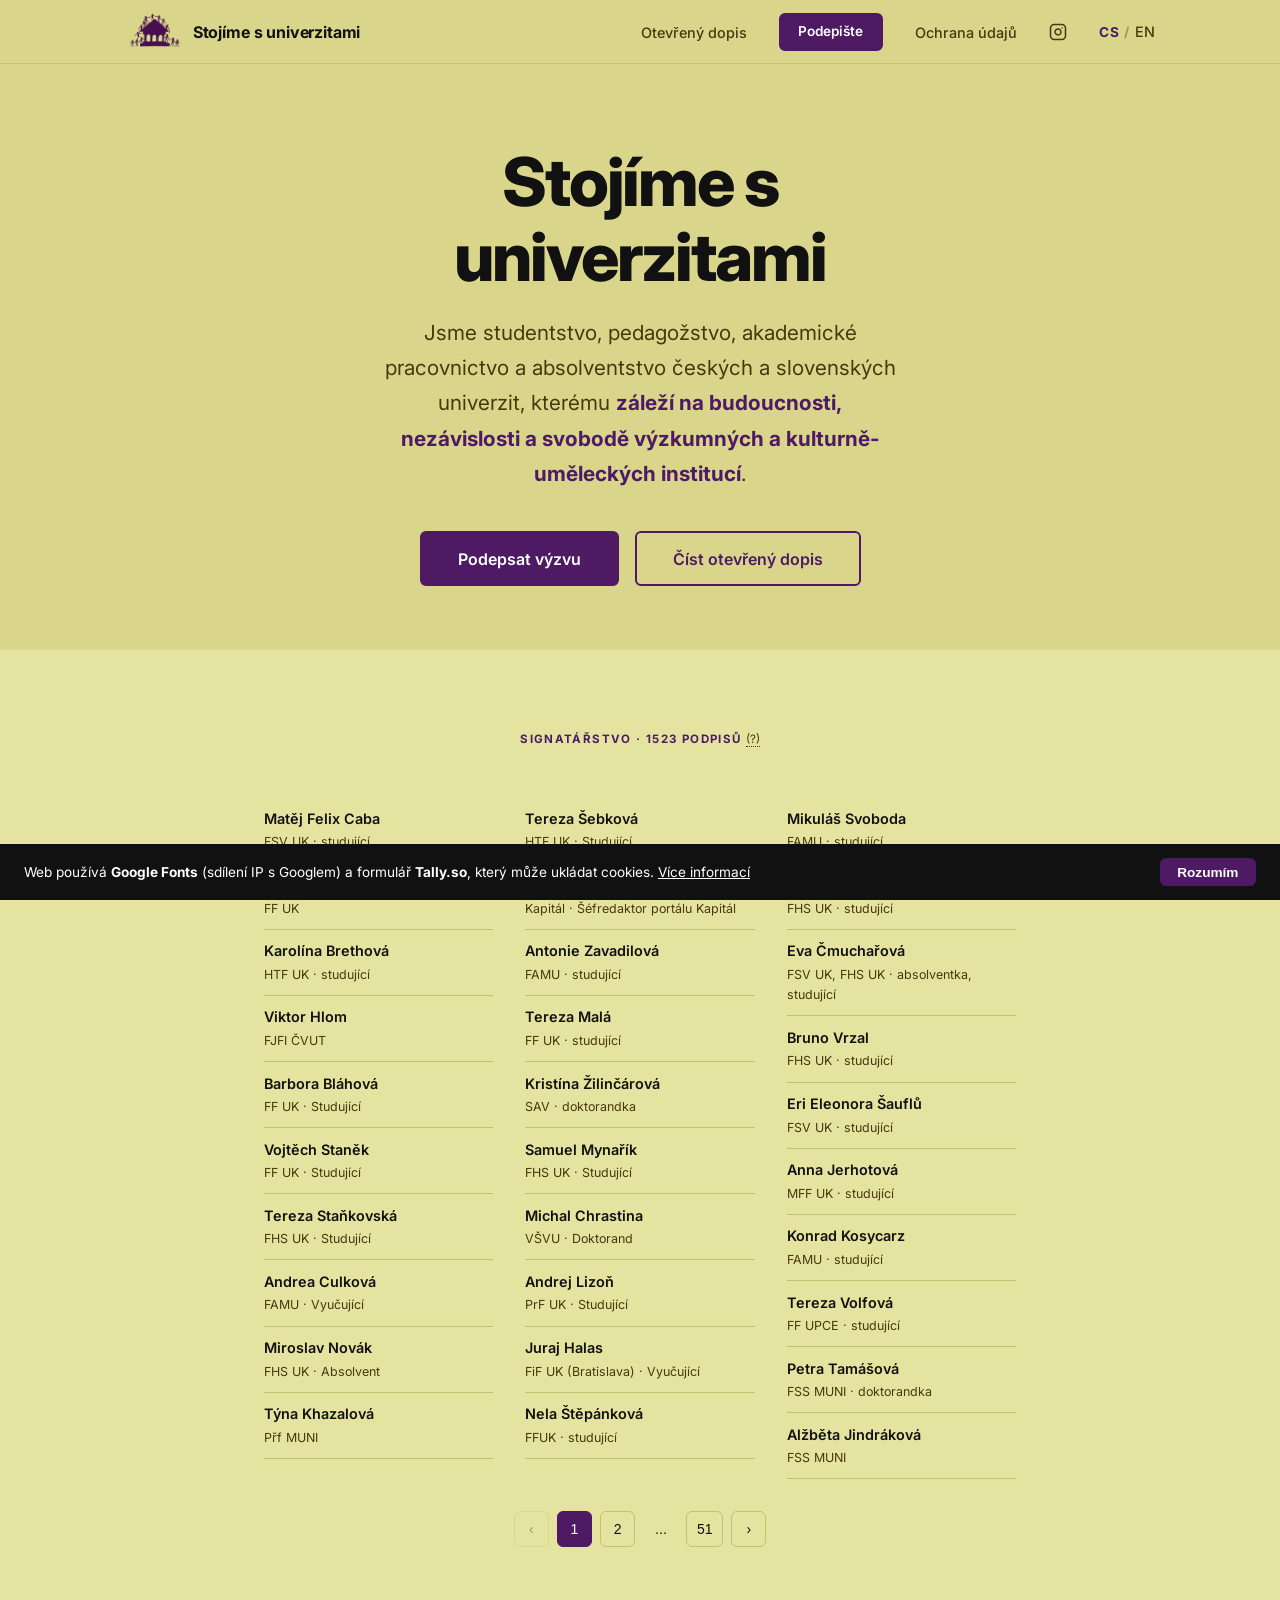
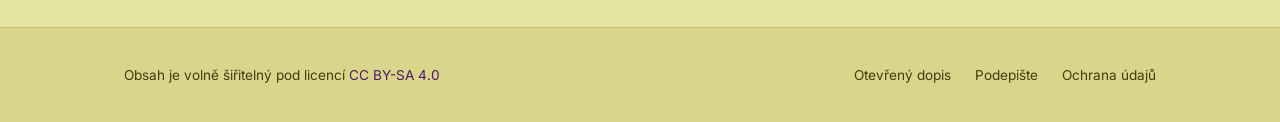
==== index.html @ 32d7a1f2 "chore: update signatories list" ====
<!DOCTYPE html>
<html lang="cs">
<head>
  <meta charset="UTF-8">
  <meta name="viewport" content="width=device-width, initial-scale=1.0">
  <meta name="description" content="Studentské hnutí za zachování nezávislosti českých vysokých škol před politickými zásahy. Podepište výzvu a podpořte akademickou svobodu v České republice.">
  <title>Stojíme s univerzitami – Obrana akademické svobody</title>
  <link rel="canonical" href="https://stojimesuniverzitami.cz/">
  <link rel="alternate" hreflang="cs" href="https://stojimesuniverzitami.cz/">
  <link rel="alternate" hreflang="en" href="https://stojimesuniverzitami.cz/en/">
  <link rel="alternate" hreflang="x-default" href="https://stojimesuniverzitami.cz/">
  <meta property="og:type" content="website">
  <meta property="og:url" content="https://stojimesuniverzitami.cz/">
  <meta property="og:title" content="Stojíme s univerzitami – Obrana akademické svobody">
  <meta property="og:description" content="Studentské hnutí za zachování nezávislosti českých vysokých škol před politickými zásahy. Podepište výzvu a podpořte akademickou svobodu v České republice.">
  <meta property="og:locale" content="cs_CZ">
  <meta property="og:site_name" content="Stojíme s univerzitami">
  <meta name="twitter:card" content="summary">
  <meta name="twitter:title" content="Stojíme s univerzitami – Obrana akademické svobody">
  <meta name="twitter:description" content="Studentské hnutí za zachování nezávislosti českých vysokých škol před politickými zásahy. Podepište výzvu a podpořte akademickou svobodu v České republice.">
  <link rel="preconnect" href="https://fonts.googleapis.com">
  <link rel="preconnect" href="https://fonts.gstatic.com" crossorigin>
  <link href="https://fonts.googleapis.com/css2?family=Inter:wght@400;500;600;700;800&display=swap" rel="stylesheet">
  <link rel="stylesheet" href="css/style.css">
  <link rel="icon" type="image/png" href="assets/stojimesuni_goldenbg.png">
</head>
<body class="page--home">

  <a href="#main-content" class="skip-link">Přeskočit na obsah</a>

  <nav class="nav" role="navigation" aria-label="Hlavní navigace">
    <div class="container--wide">
      <div class="nav__inner">
        <a href="index.html" class="nav__brand">
          <img src="assets/stojimesuni_logo_trans.png" alt="">Stojíme s univerzitami
        </a>
        <button class="nav__toggle" aria-label="Otevřít menu" aria-expanded="false" aria-controls="nav-list">
          <span></span><span></span><span></span>
        </button>
        <ul class="nav__list" id="nav-list">
          <li><a href="otevreny-dopis.html">Otevřený dopis</a></li>
          <li><a href="podepiste.html" class="btn btn--primary">Podepište</a></li>
          <li><a href="pravni-informace.html">Ochrana údajů</a></li>
          <li>
            <a href="https://www.instagram.com/stojimesuniverzitami/" class="nav__social" target="_blank" rel="noopener noreferrer" aria-label="Instagram @stojimesuniverzitami">
              <svg xmlns="http://www.w3.org/2000/svg" width="18" height="18" viewBox="0 0 24 24" fill="none" stroke="currentColor" stroke-width="2" stroke-linecap="round" stroke-linejoin="round" aria-hidden="true" focusable="false"><rect x="2" y="2" width="20" height="20" rx="5" ry="5"></rect><path d="M16 11.37A4 4 0 1 1 12.63 8 4 4 0 0 1 16 11.37z"></path><line x1="17.5" y1="6.5" x2="17.51" y2="6.5"></line></svg>
            </a>
          </li>
          <li class="lang-switch" aria-label="Jazyk / Language">
            <span class="lang-switch__current">CS</span>
            <span aria-hidden="true">/</span>
            <a href="en/index.html" class="lang-switch__link" hreflang="en" lang="en">EN</a>
          </li>
        </ul>
      </div>
    </div>
  </nav>

  <main id="main-content">

    <!-- Hero -->
    <section class="hero">
      <div class="container">
        <h1 class="hero__title">Stojíme s<br>univerzitami</h1>
        <p class="hero__subtitle">
            Jsme studentstvo, pedagožstvo, akademické pracovnictvo a absolventstvo českých a slovenských univerzit, kterému <strong>záleží na budoucnosti, nezávislosti a svobodě výzkumných a kulturně-uměleckých institucí</strong>.
        </p>
        <div class="hero__actions">
          <a href="podepiste.html" class="btn btn--primary btn--lg">Podepsat výzvu</a>
          <a href="otevreny-dopis.html" class="btn btn--outline btn--lg">Číst otevřený dopis</a>
        </div>
      </div>
    </section>

    <!-- Signatories -->
    <section class="section section--alt signatories" id="signatari">
      <div class="container">
        <div class="section__header">
          <p class="section__label">Signatářstvo · <span id="sig-count"><!-- COUNT:START -->1523<!-- COUNT:END --></span> podpisů <span class="sig-count__note" data-tooltip="Seznam se průběžně aktualizuje, skutečný počet podpisů může být vyšší.">(?)</span></p>
        </div>
        <!-- SIGNATORIES:START -->
        <ul class="signatories__list">
          <li class="signatory">
            <span class="signatory__name">Matěj Felix Caba</span>
            <span class="signatory__affiliation">FSV UK · studující</span>
          </li>
          <li class="signatory">
            <span class="signatory__name">Matěj Pejša</span>
            <span class="signatory__affiliation">FF UK</span>
          </li>
          <li class="signatory">
            <span class="signatory__name">Karolína Brethová</span>
            <span class="signatory__affiliation">HTF UK · studující</span>
          </li>
          <li class="signatory">
            <span class="signatory__name">Viktor Hlom</span>
            <span class="signatory__affiliation">FJFI ČVUT</span>
          </li>
          <li class="signatory">
            <span class="signatory__name">Barbora Bláhová</span>
            <span class="signatory__affiliation">FF UK · Studující</span>
          </li>
          <li class="signatory">
            <span class="signatory__name">Vojtěch Staněk</span>
            <span class="signatory__affiliation">FF UK · Studující</span>
          </li>
          <li class="signatory">
            <span class="signatory__name">Tereza Staňkovská</span>
            <span class="signatory__affiliation">FHS UK · Studující</span>
          </li>
          <li class="signatory">
            <span class="signatory__name">Andrea Culková</span>
            <span class="signatory__affiliation">FAMU · Vyučující</span>
          </li>
          <li class="signatory">
            <span class="signatory__name">Miroslav Novák</span>
            <span class="signatory__affiliation">FHS UK · Absolvent</span>
          </li>
          <li class="signatory">
            <span class="signatory__name">Týna Khazalová</span>
            <span class="signatory__affiliation">Přf MUNI</span>
          </li>
          <li class="signatory">
            <span class="signatory__name">Tereza Šebková</span>
            <span class="signatory__affiliation">HTF UK · Studující</span>
          </li>
          <li class="signatory">
            <span class="signatory__name">Tomáš Hučko</span>
            <span class="signatory__affiliation">Kapitál · Šéfredaktor portálu Kapitál</span>
          </li>
          <li class="signatory">
            <span class="signatory__name">Antonie Zavadilová</span>
            <span class="signatory__affiliation">FAMU · studující</span>
          </li>
          <li class="signatory">
            <span class="signatory__name">Tereza Malá</span>
            <span class="signatory__affiliation">FF UK · studující</span>
          </li>
          <li class="signatory">
            <span class="signatory__name">Kristína Žilinčárová</span>
            <span class="signatory__affiliation">SAV · doktorandka</span>
          </li>
          <li class="signatory">
            <span class="signatory__name">Samuel Mynařík</span>
            <span class="signatory__affiliation">FHS UK · Studující</span>
          </li>
          <li class="signatory">
            <span class="signatory__name">Michal Chrastina</span>
            <span class="signatory__affiliation">VŠVU · Doktorand</span>
          </li>
          <li class="signatory">
            <span class="signatory__name">Andrej Lizoň</span>
            <span class="signatory__affiliation">PrF UK · Studující</span>
          </li>
          <li class="signatory">
            <span class="signatory__name">Juraj Halas</span>
            <span class="signatory__affiliation">FiF UK (Bratislava) · Vyučující</span>
          </li>
          <li class="signatory">
            <span class="signatory__name">Nela Štěpánková</span>
            <span class="signatory__affiliation">FFUK · studující</span>
          </li>
          <li class="signatory">
            <span class="signatory__name">Mikuláš Svoboda</span>
            <span class="signatory__affiliation">FAMU · studující</span>
          </li>
          <li class="signatory">
            <span class="signatory__name">Anna Oliva</span>
            <span class="signatory__affiliation">FHS UK · studující</span>
          </li>
          <li class="signatory">
            <span class="signatory__name">Eva Čmuchařová</span>
            <span class="signatory__affiliation">FSV UK, FHS UK · absolventka, studující</span>
          </li>
          <li class="signatory">
            <span class="signatory__name">Bruno Vrzal</span>
            <span class="signatory__affiliation">FHS UK · studující</span>
          </li>
          <li class="signatory">
            <span class="signatory__name">Eri Eleonora Šauflů</span>
            <span class="signatory__affiliation">FSV UK · studující</span>
          </li>
          <li class="signatory">
            <span class="signatory__name">Anna Jerhotová</span>
            <span class="signatory__affiliation">MFF UK · studující</span>
          </li>
          <li class="signatory">
            <span class="signatory__name">Konrad Kosycarz</span>
            <span class="signatory__affiliation">FAMU · studující</span>
          </li>
          <li class="signatory">
            <span class="signatory__name">Tereza Volfová</span>
            <span class="signatory__affiliation">FF UPCE · studující</span>
          </li>
          <li class="signatory">
            <span class="signatory__name">Petra Tamášová</span>
            <span class="signatory__affiliation">FSS MUNI · doktorandka</span>
          </li>
          <li class="signatory">
            <span class="signatory__name">Alžběta Jindráková</span>
            <span class="signatory__affiliation">FSS MUNI</span>
          </li>
          <li class="signatory">
            <span class="signatory__name">Laura Kovácsová</span>
            <span class="signatory__affiliation">SAV · doktorandka</span>
          </li>
          <li class="signatory">
            <span class="signatory__name">Hana Škopová</span>
            <span class="signatory__affiliation">3LF UK · studující</span>
          </li>
          <li class="signatory">
            <span class="signatory__name">Laura Vassileva</span>
            <span class="signatory__affiliation">FHS UK · doktorandka</span>
          </li>
          <li class="signatory">
            <span class="signatory__name">Tamara Spalajković</span>
            <span class="signatory__affiliation">FaVU VUT · doktorandka</span>
          </li>
          <li class="signatory">
            <span class="signatory__name">Hynek Frýdl</span>
            <span class="signatory__affiliation">FF UK · studující</span>
          </li>
          <li class="signatory">
            <span class="signatory__name">Josef Patočka</span>
            <span class="signatory__affiliation">FSS MUNI · doktorand</span>
          </li>
          <li class="signatory">
            <span class="signatory__name">Tereza Flossmannová</span>
            <span class="signatory__affiliation">FF UK</span>
          </li>
          <li class="signatory">
            <span class="signatory__name">Julie Šišková</span>
            <span class="signatory__affiliation">DAMU · studující</span>
          </li>
          <li class="signatory">
            <span class="signatory__name">Filip Novotný</span>
            <span class="signatory__affiliation">Přf MUNI · doktorand</span>
          </li>
          <li class="signatory">
            <span class="signatory__name">Kateřina Šichtová</span>
            <span class="signatory__affiliation">FF UK · studující</span>
          </li>
          <li class="signatory">
            <span class="signatory__name">Alžběta Kučerová</span>
            <span class="signatory__affiliation">FSV UK · studující</span>
          </li>
          <li class="signatory">
            <span class="signatory__name">Tomáš Jančík</span>
            <span class="signatory__affiliation">FSS MUNI · studující</span>
          </li>
          <li class="signatory">
            <span class="signatory__name">Ivana Rumanová</span>
            <span class="signatory__affiliation">FaVU VUT · výskumná pracovníčka</span>
          </li>
          <li class="signatory">
            <span class="signatory__name">Jakub Huba</span>
            <span class="signatory__affiliation">VŠVU · Vyučujúci</span>
          </li>
          <li class="signatory">
            <span class="signatory__name">Natálie Svozilová</span>
            <span class="signatory__affiliation">AVU · studující</span>
          </li>
          <li class="signatory">
            <span class="signatory__name">Martin Pfann</span>
            <span class="signatory__affiliation">FaVU VUT · doktorand</span>
          </li>
          <li class="signatory">
            <span class="signatory__name">Anna Šípová</span>
            <span class="signatory__affiliation">UMPRUM a FF UK · studující</span>
          </li>
          <li class="signatory">
            <span class="signatory__name">Maria Topolčanská</span>
            <span class="signatory__affiliation">AVU</span>
          </li>
          <li class="signatory">
            <span class="signatory__name">Lýdia Grešáková</span>
            <span class="signatory__affiliation">SAV · doktorandka</span>
          </li>
          <li class="signatory">
            <span class="signatory__name">Marek Vician</span>
            <span class="signatory__affiliation">FiF UK (Bratislava) · absolvent</span>
          </li>
          <li class="signatory">
            <span class="signatory__name">Markéta Nováková</span>
            <span class="signatory__affiliation">FF UPOL · studující</span>
          </li>
          <li class="signatory">
            <span class="signatory__name">Jan Kubišta</span>
            <span class="signatory__affiliation">FF UK · studující</span>
          </li>
          <li class="signatory">
            <span class="signatory__name">Jan Voves</span>
            <span class="signatory__affiliation">FF UK · absolvent</span>
          </li>
          <li class="signatory">
            <span class="signatory__name">Matěj Tauchman</span>
            <span class="signatory__affiliation">FHS UK · studující</span>
          </li>
          <li class="signatory">
            <span class="signatory__name">Adam Zatloukal</span>
            <span class="signatory__affiliation">AVU · studující</span>
          </li>
          <li class="signatory">
            <span class="signatory__name">Kateřina Čanigová</span>
            <span class="signatory__affiliation">FSS MU · vyučující</span>
          </li>
          <li class="signatory">
            <span class="signatory__name">Kateřina Králová</span>
            <span class="signatory__affiliation">1. LF UK · studující</span>
          </li>
          <li class="signatory">
            <span class="signatory__name">Dominik Želinský</span>
            <span class="signatory__affiliation">SAV · vedecký pracovník</span>
          </li>
          <li class="signatory">
            <span class="signatory__name">Jakub Votruba</span>
            <span class="signatory__affiliation">FF UK · studující</span>
          </li>
          <li class="signatory">
            <span class="signatory__name">Ján Solčáni</span>
            <span class="signatory__affiliation">FaVU VUT · vyučujúci</span>
          </li>
          <li class="signatory">
            <span class="signatory__name">Ivona Solčániová</span>
            <span class="signatory__affiliation">FF MU · doktorandka</span>
          </li>
          <li class="signatory">
            <span class="signatory__name">Marie Juláková</span>
            <span class="signatory__affiliation">FF UK · studující</span>
          </li>
          <li class="signatory">
            <span class="signatory__name">Adam Jeník</span>
            <span class="signatory__affiliation">ČVUT FEL</span>
          </li>
          <li class="signatory">
            <span class="signatory__name">Antonín Melenovský</span>
            <span class="signatory__affiliation">ČVUT FEL</span>
          </li>
          <li class="signatory">
            <span class="signatory__name">Daniel Trlifaj</span>
            <span class="signatory__affiliation">MFF UK, FHS UK</span>
          </li>
          <li class="signatory">
            <span class="signatory__name">David Petera</span>
            <span class="signatory__affiliation">MFF UK · studující</span>
          </li>
          <li class="signatory">
            <span class="signatory__name">Marián Jančovič</span>
            <span class="signatory__affiliation">SAV · doktorand</span>
          </li>
          <li class="signatory">
            <span class="signatory__name">Hana Losenická</span>
            <span class="signatory__affiliation">FHS UK · studující</span>
          </li>
          <li class="signatory">
            <span class="signatory__name">Jiří Šumný</span>
            <span class="signatory__affiliation">MUNI FSS &amp; FF · studující</span>
          </li>
          <li class="signatory">
            <span class="signatory__name">Jan Zálešák</span>
            <span class="signatory__affiliation">FaVU VUT · vyučující</span>
          </li>
          <li class="signatory">
            <span class="signatory__name">Eva Matoušová</span>
            <span class="signatory__affiliation">MUNI FSS · studující</span>
          </li>
          <li class="signatory">
            <span class="signatory__name">David Baron</span>
            <span class="signatory__affiliation">ERUNI · studující</span>
          </li>
          <li class="signatory">
            <span class="signatory__name">Ema Klubisová</span>
            <span class="signatory__affiliation">MUNI FF · studující</span>
          </li>
          <li class="signatory">
            <span class="signatory__name">Marie Heřmanová</span>
            <span class="signatory__affiliation">FSV UK / UCL · Absolventka, výzkumná pracovnice</span>
          </li>
          <li class="signatory">
            <span class="signatory__name">Jana Kolafová</span>
            <span class="signatory__affiliation">PdF MUNI/CMTF UPOL · studující</span>
          </li>
          <li class="signatory">
            <span class="signatory__name">Branko Hossa</span>
            <span class="signatory__affiliation">FF MUNI · studující</span>
          </li>
          <li class="signatory">
            <span class="signatory__name">Martina Kedrová</span>
            <span class="signatory__affiliation">Znepokojené matky - rodičovské klimatické hnutie · členka, (absolventka FIF UK Bratislava)</span>
          </li>
          <li class="signatory">
            <span class="signatory__name">Daniel White</span>
            <span class="signatory__affiliation">FA ČVUT · studující</span>
          </li>
          <li class="signatory">
            <span class="signatory__name">Kristína Jamrichová</span>
            <span class="signatory__affiliation">FaVU VUT</span>
          </li>
          <li class="signatory">
            <span class="signatory__name">Anna Karásková</span>
            <span class="signatory__affiliation">PedF UK</span>
          </li>
          <li class="signatory">
            <span class="signatory__name">Martina Gažová</span>
            <span class="signatory__affiliation">PrF UK, Znepokojené matky · absolventka, členka</span>
          </li>
          <li class="signatory">
            <span class="signatory__name">Richard Ivánek</span>
            <span class="signatory__affiliation">MFF UK · absolvent</span>
          </li>
          <li class="signatory">
            <span class="signatory__name">Vojtěch Klimeš</span>
            <span class="signatory__affiliation">MFF UK, FHS UK · absolvent, studující</span>
          </li>
          <li class="signatory">
            <span class="signatory__name">Ondřej Mužík</span>
            <span class="signatory__affiliation">FF UK · studující</span>
          </li>
          <li class="signatory">
            <span class="signatory__name">Julián Vrábel</span>
            <span class="signatory__affiliation">neformálny vzdelávateľ,
spolok LIGHT* · absolvent FiF a PriF UK Bratislava, alumni člen</span>
          </li>
          <li class="signatory">
            <span class="signatory__name">Elena Teplanová</span>
            <span class="signatory__affiliation">editorka, prekladateľka · aktívna v ľudskoprávnych iniciatívach</span>
          </li>
          <li class="signatory">
            <span class="signatory__name">Spolok LIGHT*, o.z.</span>
            <span class="signatory__affiliation">Univerzita Komenského v Bratislave · celouniverzitný spolok</span>
          </li>
          <li class="signatory">
            <span class="signatory__name">Petr Kallista</span>
            <span class="signatory__affiliation">FSV UK</span>
          </li>
          <li class="signatory">
            <span class="signatory__name">Martin Zika</span>
            <span class="signatory__affiliation">MFF UK · doktorand</span>
          </li>
          <li class="signatory">
            <span class="signatory__name">Michal Grňo</span>
            <span class="signatory__affiliation">MFF UK · absolvent</span>
          </li>
          <li class="signatory">
            <span class="signatory__name">Lynda Zein</span>
            <span class="signatory__affiliation">UMPRUM · vyučujúcí</span>
          </li>
          <li class="signatory">
            <span class="signatory__name">Ivana Nemethová</span>
            <span class="signatory__affiliation">FAD STU · doktorandka</span>
          </li>
          <li class="signatory">
            <span class="signatory__name">Michaela Ujházyová</span>
            <span class="signatory__affiliation">FiFUK, Znepokojené matky · absolventka, členka o.z. rodičov ku klimatickej kríze</span>
          </li>
          <li class="signatory">
            <span class="signatory__name">Martina Zmijarová</span>
            <span class="signatory__affiliation">FHS UK · studující</span>
          </li>
          <li class="signatory">
            <span class="signatory__name">Sabina Vassileva</span>
            <span class="signatory__affiliation">FSV UK · doktorandka</span>
          </li>
          <li class="signatory">
            <span class="signatory__name">Eva Oliva</span>
            <span class="signatory__affiliation">FSV UK · doktorandka</span>
          </li>
          <li class="signatory">
            <span class="signatory__name">Mariana Müllerová</span>
            <span class="signatory__affiliation">FSV UK · studující</span>
          </li>
          <li class="signatory">
            <span class="signatory__name">Anna Bromová</span>
            <span class="signatory__affiliation">FSS MUNI · doktorandka</span>
          </li>
          <li class="signatory">
            <span class="signatory__name">Vik Pabian</span>
            <span class="signatory__affiliation">FF, FHS UK · studující</span>
          </li>
          <li class="signatory">
            <span class="signatory__name">Emma Arnold</span>
            <span class="signatory__affiliation">SAV · doktorandka</span>
          </li>
          <li class="signatory">
            <span class="signatory__name">Lenka Vochocová</span>
            <span class="signatory__affiliation">FSV UK · výzkumnice, vyučující</span>
          </li>
          <li class="signatory">
            <span class="signatory__name">Michaela Pavelková</span>
            <span class="signatory__affiliation">FHS UK</span>
          </li>
          <li class="signatory">
            <span class="signatory__name">Anna Selecká</span>
            <span class="signatory__affiliation">FHS UK · studující</span>
          </li>
          <li class="signatory">
            <span class="signatory__name">Nela Bařinová</span>
            <span class="signatory__affiliation">FHS UK · studující</span>
          </li>
          <li class="signatory">
            <span class="signatory__name">Rado Sloboda</span>
            <span class="signatory__affiliation">UMB · Člen Správnej rady UMB</span>
          </li>
          <li class="signatory">
            <span class="signatory__name">Adam Dragun</span>
            <span class="signatory__affiliation">DAMU · studující</span>
          </li>
          <li class="signatory">
            <span class="signatory__name">Palo Fabuš</span>
            <span class="signatory__affiliation">AVU FAMU · odborný asistent</span>
          </li>
          <li class="signatory">
            <span class="signatory__name">Vojtěch Bárta</span>
            <span class="signatory__affiliation">DAMU · absolvent</span>
          </li>
          <li class="signatory">
            <span class="signatory__name">Anna Poubišová</span>
            <span class="signatory__affiliation">FHS UK</span>
          </li>
          <li class="signatory">
            <span class="signatory__name">Filip Bielek</span>
            <span class="signatory__affiliation">VŠVU · doktorand</span>
          </li>
          <li class="signatory">
            <span class="signatory__name">Klára Latta</span>
            <span class="signatory__affiliation">AVU · stujíci</span>
          </li>
          <li class="signatory">
            <span class="signatory__name">Eva Priečková</span>
            <span class="signatory__affiliation">Difa JAMU · Ph.D. absolventka</span>
          </li>
          <li class="signatory">
            <span class="signatory__name">Zuzana Vostřelová</span>
            <span class="signatory__affiliation">1.LF UK · absolventka</span>
          </li>
          <li class="signatory">
            <span class="signatory__name">Alexandra Moran</span>
            <span class="signatory__affiliation">SAV · doktorandka</span>
          </li>
          <li class="signatory">
            <span class="signatory__name">Martina Čápová</span>
          </li>
          <li class="signatory">
            <span class="signatory__name">Zuzana Kárová</span>
            <span class="signatory__affiliation">Univerzita Karlova · Studentstvo / Student</span>
          </li>
          <li class="signatory">
            <span class="signatory__name">Lukas Zimmermann</span>
            <span class="signatory__affiliation">Ekonomická fakulta JČU · Studentstvo / Student</span>
          </li>
          <li class="signatory">
            <span class="signatory__name">Richard Dubný</span>
            <span class="signatory__affiliation">Jiné / Other</span>
          </li>
          <li class="signatory">
            <span class="signatory__name">Štěpán Bažant</span>
            <span class="signatory__affiliation">ff uk · Absolvenstvo / Alumni</span>
          </li>
          <li class="signatory">
            <span class="signatory__name">Veronika Vykydalová</span>
            <span class="signatory__affiliation">Univerzita Karlova · Studentstvo / Student</span>
          </li>
          <li class="signatory">
            <span class="signatory__name">Sára Nygrýnová</span>
            <span class="signatory__affiliation">Fakulta designu a umeni Ladislava Sutnara · Studentstvo / Student</span>
          </li>
          <li class="signatory">
            <span class="signatory__name">Alena Mikešová</span>
            <span class="signatory__affiliation">Studentstvo / Student</span>
          </li>
          <li class="signatory">
            <span class="signatory__name">Ema Zemanová</span>
          </li>
          <li class="signatory">
            <span class="signatory__name">Eva Machalová</span>
            <span class="signatory__affiliation">Absolvenstvo / Alumni</span>
          </li>
          <li class="signatory">
            <span class="signatory__name">Petr Špila</span>
            <span class="signatory__affiliation">Jiné / Other</span>
          </li>
          <li class="signatory">
            <span class="signatory__name">Jitka Sohrová</span>
            <span class="signatory__affiliation">Západočeská Univerzita V Plzni · Absolvenstvo / Alumni</span>
          </li>
          <li class="signatory">
            <span class="signatory__name">Aneta Doležalová</span>
            <span class="signatory__affiliation">Studentstvo / Student</span>
          </li>
          <li class="signatory">
            <span class="signatory__name">Sára Holubcová</span>
            <span class="signatory__affiliation">ZČU · Studentstvo / Student</span>
          </li>
          <li class="signatory">
            <span class="signatory__name">Karolína Ryšavá</span>
            <span class="signatory__affiliation">Studentstvo / Student</span>
          </li>
          <li class="signatory">
            <span class="signatory__name">Kristián Kořínek</span>
            <span class="signatory__affiliation">Západočeská univerzita - FDU · Studentstvo / Student</span>
          </li>
          <li class="signatory">
            <span class="signatory__name">Ondřej Pešek</span>
            <span class="signatory__affiliation">Univerzita Karlova · Studentstvo / Student</span>
          </li>
          <li class="signatory">
            <span class="signatory__name">Vojtěch Zikán</span>
            <span class="signatory__affiliation">Západočeská Univerzita v Plzni · Studentstvo / Student</span>
          </li>
          <li class="signatory">
            <span class="signatory__name">Klára Dziadkiewiczová</span>
            <span class="signatory__affiliation">Fakulta designu a umění Ladislava Sutnara, Západočeská Univerzita v Plzni · Studentstvo / Student</span>
          </li>
          <li class="signatory">
            <span class="signatory__name">Jan Maher</span>
            <span class="signatory__affiliation">Fakulta designu a umění Ladislava Sutnara - Západočeská univerzita v Plzni · Studentstvo / Student</span>
          </li>
          <li class="signatory">
            <span class="signatory__name">Dorian Němec</span>
            <span class="signatory__affiliation">ZCU FDU · Studentstvo / Student</span>
          </li>
          <li class="signatory">
            <span class="signatory__name">Roman Kovář</span>
            <span class="signatory__affiliation">UMPRUM · Absolvenstvo / Alumni</span>
          </li>
          <li class="signatory">
            <span class="signatory__name">Karel Prach</span>
            <span class="signatory__affiliation">Přírodovědecká fakulta JU, České Budějovice · Zaměstnanectvo / Employee</span>
          </li>
          <li class="signatory">
            <span class="signatory__name">Rozálie Smékalová</span>
            <span class="signatory__affiliation">Karlova Univerzita · Studentstvo / Student</span>
          </li>
          <li class="signatory">
            <span class="signatory__name">Klára Hrdličková</span>
            <span class="signatory__affiliation">Akademie výtvarných umění v Praze · Studentstvo / Student</span>
          </li>
          <li class="signatory">
            <span class="signatory__name">Alena Krupková</span>
            <span class="signatory__affiliation">VŠCHT · Studentstvo / Student</span>
          </li>
          <li class="signatory">
            <span class="signatory__name">Jana Košťálová</span>
            <span class="signatory__affiliation">Univerzita Pardubice · Zaměstnanectvo / Employee</span>
          </li>
          <li class="signatory">
            <span class="signatory__name">Kristýna Hlubučková</span>
            <span class="signatory__affiliation">PF UK · Absolvenstvo / Alumni</span>
          </li>
          <li class="signatory">
            <span class="signatory__name">Aleš Bulva</span>
          </li>
          <li class="signatory">
            <span class="signatory__name">Anna Javoříková</span>
            <span class="signatory__affiliation">FF UK · Studentstvo / Student</span>
          </li>
          <li class="signatory">
            <span class="signatory__name">Diviš Samoel</span>
            <span class="signatory__affiliation">ETF · Studentstvo / Student</span>
          </li>
          <li class="signatory">
            <span class="signatory__name">Ondřej Kořínek</span>
            <span class="signatory__affiliation">Univerzita Palackého v Olomouci · Studentstvo / Student</span>
          </li>
          <li class="signatory">
            <span class="signatory__name">Petr Nykl</span>
            <span class="signatory__affiliation">UK · Studentstvo / Student</span>
          </li>
          <li class="signatory">
            <span class="signatory__name">Lada Moravcová</span>
            <span class="signatory__affiliation">Jihočeská univerzita v Českých Budějovicích · Studentstvo / Student</span>
          </li>
          <li class="signatory">
            <span class="signatory__name">Monika Nováčková</span>
            <span class="signatory__affiliation">Technická univerzita v Liberci · Absolvenstvo / Alumni</span>
          </li>
          <li class="signatory">
            <span class="signatory__name">Daniel Procházka</span>
            <span class="signatory__affiliation">Univerzita Karlova · Studentstvo / Student</span>
          </li>
          <li class="signatory">
            <span class="signatory__name">Markéta Holušová</span>
          </li>
          <li class="signatory">
            <span class="signatory__name">Michal Martínek</span>
            <span class="signatory__affiliation">Masarykova univerzita · Studentstvo / Student</span>
          </li>
          <li class="signatory">
            <span class="signatory__name">Sára Froňková</span>
            <span class="signatory__affiliation">Studentstvo / Student</span>
          </li>
          <li class="signatory">
            <span class="signatory__name">Ondřej Černý</span>
            <span class="signatory__affiliation">ČVUT v Praze · Studentstvo / Student</span>
          </li>
          <li class="signatory">
            <span class="signatory__name">Zuzana Hájková</span>
            <span class="signatory__affiliation">Základní škola · Zaměstnanectvo / Employee</span>
          </li>
          <li class="signatory">
            <span class="signatory__name">Lola Soudková</span>
            <span class="signatory__affiliation">Studentstvo / Student</span>
          </li>
          <li class="signatory">
            <span class="signatory__name">Vendula Kučerová</span>
          </li>
          <li class="signatory">
            <span class="signatory__name">Markéta Koubková</span>
            <span class="signatory__affiliation">Univerzita Karlova · Studentstvo / Student</span>
          </li>
          <li class="signatory">
            <span class="signatory__name">Šimon Basík</span>
            <span class="signatory__affiliation">PřF MUNI · Studentstvo / Student</span>
          </li>
          <li class="signatory">
            <span class="signatory__name">Petr Chlup</span>
            <span class="signatory__affiliation">UP Olomouc · Studentstvo / Student</span>
          </li>
          <li class="signatory">
            <span class="signatory__name">Pavel Turinský</span>
            <span class="signatory__affiliation">MFF UK · Zaměstnanectvo / Employee</span>
          </li>
          <li class="signatory">
            <span class="signatory__name">Petr Diblík</span>
            <span class="signatory__affiliation">Absolvenstvo / Alumni</span>
          </li>
          <li class="signatory">
            <span class="signatory__name">Tereza Dobřichovská Reichelová</span>
            <span class="signatory__affiliation">Univerzita Karlova · Studentstvo / Student</span>
          </li>
          <li class="signatory">
            <span class="signatory__name">Eliška Fulínová</span>
            <span class="signatory__affiliation">Centrum pro teoretická studia UK · Zaměstnanectvo / Employee</span>
          </li>
          <li class="signatory">
            <span class="signatory__name">Michael Killinger</span>
            <span class="signatory__affiliation">Masarykova Univerzita · Absolvenstvo / Alumni</span>
          </li>
          <li class="signatory">
            <span class="signatory__name">Viktor Vaškanin</span>
            <span class="signatory__affiliation">FSV UK · Studentstvo / Student</span>
          </li>
          <li class="signatory">
            <span class="signatory__name">Libor Šupčík</span>
            <span class="signatory__affiliation">Ambis Univerzita a.s. · Jiné / Other</span>
          </li>
          <li class="signatory">
            <span class="signatory__name">Miloš Hlávka</span>
            <span class="signatory__affiliation">MFF UK · Absolvenstvo / Alumni</span>
          </li>
          <li class="signatory">
            <span class="signatory__name">Kateřina Mašková Stískalová</span>
            <span class="signatory__affiliation">FFUK · Absolvenstvo / Alumni</span>
          </li>
          <li class="signatory">
            <span class="signatory__name">Pavel Kraus</span>
            <span class="signatory__affiliation">MFF UK · Absolvenstvo / Alumni</span>
          </li>
          <li class="signatory">
            <span class="signatory__name">Lucie Zlatušková</span>
            <span class="signatory__affiliation">Jihočeská univerzita v ČB · Absolvenstvo / Alumni</span>
          </li>
          <li class="signatory">
            <span class="signatory__name">Jiří Hnilica</span>
            <span class="signatory__affiliation">Občan · Jiné / Other</span>
          </li>
          <li class="signatory">
            <span class="signatory__name">Martin Tharp</span>
          </li>
          <li class="signatory">
            <span class="signatory__name">Petra Senčeková</span>
            <span class="signatory__affiliation">Masarykova univerzita · Studentstvo / Student</span>
          </li>
          <li class="signatory">
            <span class="signatory__name">Marie Mandíková</span>
            <span class="signatory__affiliation">Masarykova univerzita · Studentstvo / Student</span>
          </li>
          <li class="signatory">
            <span class="signatory__name">Tomáš Leba</span>
            <span class="signatory__affiliation">Jiné / Other</span>
          </li>
          <li class="signatory">
            <span class="signatory__name">Adam Bohdal</span>
            <span class="signatory__affiliation">Divadelní fakulta Akademie múzických umění v Praze · Studentstvo / Student</span>
          </li>
          <li class="signatory">
            <span class="signatory__name">Ivana Havlíková</span>
            <span class="signatory__affiliation">FF UK · Studentstvo / Student</span>
          </li>
          <li class="signatory">
            <span class="signatory__name">Carmen Krausová</span>
            <span class="signatory__affiliation">ZČU · Studentstvo / Student</span>
          </li>
          <li class="signatory">
            <span class="signatory__name">Jesse Falta</span>
            <span class="signatory__affiliation">FDULS · Studentstvo / Student</span>
          </li>
          <li class="signatory">
            <span class="signatory__name">Ivan Rendla</span>
            <span class="signatory__affiliation">MUNI · Studentstvo / Student</span>
          </li>
          <li class="signatory">
            <span class="signatory__name">Barbora Hálová</span>
            <span class="signatory__affiliation">FF ZČU · Studentstvo / Student</span>
          </li>
          <li class="signatory">
            <span class="signatory__name">Diana Pechová</span>
            <span class="signatory__affiliation">Univerzita Palackého v Olomouci · Studentstvo / Student</span>
          </li>
          <li class="signatory">
            <span class="signatory__name">Karolína Štekerová</span>
            <span class="signatory__affiliation">FF UK · Studentstvo / Student</span>
          </li>
          <li class="signatory">
            <span class="signatory__name">Helena Hájková</span>
            <span class="signatory__affiliation">VŠCHT · Zaměstnanectvo / Employee</span>
          </li>
          <li class="signatory">
            <span class="signatory__name">Frantiska Lutovska</span>
            <span class="signatory__affiliation">FSV UK</span>
          </li>
          <li class="signatory">
            <span class="signatory__name">Barbora Skutková</span>
            <span class="signatory__affiliation">FHS UK · Studentstvo / Student</span>
          </li>
          <li class="signatory">
            <span class="signatory__name">Tomáš Samek</span>
            <span class="signatory__affiliation">FF UK · Studentstvo / Student</span>
          </li>
          <li class="signatory">
            <span class="signatory__name">Eliška Marešová</span>
            <span class="signatory__affiliation">FHS UK · Studentstvo / Student</span>
          </li>
          <li class="signatory">
            <span class="signatory__name">Viktoriia Bobko</span>
            <span class="signatory__affiliation">AVU · Studentstvo / Student</span>
          </li>
          <li class="signatory">
            <span class="signatory__name">Lenka Neubauerová</span>
            <span class="signatory__affiliation">FHS UK · Studentstvo / Student</span>
          </li>
          <li class="signatory">
            <span class="signatory__name">Maximilian Koslowski</span>
            <span class="signatory__affiliation">Univerzita Karlova · Studentstvo / Student</span>
          </li>
          <li class="signatory">
            <span class="signatory__name">Eliška Černá</span>
            <span class="signatory__affiliation">UJEP · Absolvenstvo / Alumni</span>
          </li>
          <li class="signatory">
            <span class="signatory__name">Ema Kaštánková</span>
            <span class="signatory__affiliation">UPOL · Studentstvo / Student</span>
          </li>
          <li class="signatory">
            <span class="signatory__name">Matouš Perla</span>
            <span class="signatory__affiliation">Čzu · Absolvenstvo / Alumni</span>
          </li>
          <li class="signatory">
            <span class="signatory__name">Vendula Kadlecová</span>
            <span class="signatory__affiliation">ČVUT FSv · Studentstvo / Student</span>
          </li>
          <li class="signatory">
            <span class="signatory__name">Ondřej Vichr</span>
            <span class="signatory__affiliation">Univerzita Karlova · Studentstvo / Student</span>
          </li>
          <li class="signatory">
            <span class="signatory__name">Michaela Štěpánková</span>
            <span class="signatory__affiliation">Univerzita Karlova · Studentstvo / Student</span>
          </li>
          <li class="signatory">
            <span class="signatory__name">Anežka Kovalová</span>
            <span class="signatory__affiliation">Karlova univerzita · Studentstvo / Student</span>
          </li>
          <li class="signatory">
            <span class="signatory__name">Filip Pudil</span>
            <span class="signatory__affiliation">FHS UK · Studentstvo / Student</span>
          </li>
          <li class="signatory">
            <span class="signatory__name">Mariana Maršáková</span>
            <span class="signatory__affiliation">ČVUT · Studentstvo / Student</span>
          </li>
          <li class="signatory">
            <span class="signatory__name">Jan Šedivý</span>
            <span class="signatory__affiliation">ČVUT FSv · Studentstvo / Student</span>
          </li>
          <li class="signatory">
            <span class="signatory__name">Vojtěch Mach</span>
            <span class="signatory__affiliation">ČVUT FSv · Studentstvo / Student</span>
          </li>
          <li class="signatory">
            <span class="signatory__name">Roman Ládr</span>
            <span class="signatory__affiliation">SOŠ a SOU Písek · Studentstvo / Student</span>
          </li>
          <li class="signatory">
            <span class="signatory__name">Ema Poláčková</span>
            <span class="signatory__affiliation">Univerzita Karlova · Studentstvo / Student</span>
          </li>
          <li class="signatory">
            <span class="signatory__name">Anna-Marie Jílková</span>
            <span class="signatory__affiliation">FHS UK · Studentstvo / Student</span>
          </li>
          <li class="signatory">
            <span class="signatory__name">Kateřina Kohoutová</span>
            <span class="signatory__affiliation">Studentstvo / Student</span>
          </li>
          <li class="signatory">
            <span class="signatory__name">Elen Pokorná</span>
            <span class="signatory__affiliation">Vysoká škola ekonomická v Praze · Studentstvo / Student</span>
          </li>
          <li class="signatory">
            <span class="signatory__name">Anna Marie Lišková</span>
            <span class="signatory__affiliation">FHS UK · Studentstvo / Student</span>
          </li>
          <li class="signatory">
            <span class="signatory__name">Vít Cenkner</span>
            <span class="signatory__affiliation">PřF UK · Studentstvo / Student</span>
          </li>
          <li class="signatory">
            <span class="signatory__name">Petra Zikmundová</span>
          </li>
          <li class="signatory">
            <span class="signatory__name">Veronika Adámková</span>
            <span class="signatory__affiliation">Univerzita Karlova · Studentstvo / Student</span>
          </li>
          <li class="signatory">
            <span class="signatory__name">Bruno Mýtina</span>
            <span class="signatory__affiliation">Přírodovědecká fakulta Univerzity Karlovy · Studentstvo / Student</span>
          </li>
          <li class="signatory">
            <span class="signatory__name">Gabriela Králová</span>
            <span class="signatory__affiliation">PřF UK · Studentstvo / Student</span>
          </li>
          <li class="signatory">
            <span class="signatory__name">Kateřina Ziková</span>
            <span class="signatory__affiliation">FHS UK · Studentstvo / Student</span>
          </li>
          <li class="signatory">
            <span class="signatory__name">Julie Le</span>
            <span class="signatory__affiliation">FHS · Studentstvo / Student</span>
          </li>
          <li class="signatory">
            <span class="signatory__name">Ludmila Kopečková</span>
            <span class="signatory__affiliation">Univerzita Karlova · Studentstvo / Student</span>
          </li>
          <li class="signatory">
            <span class="signatory__name">Anna Sedláková</span>
            <span class="signatory__affiliation">VŠE · Studentstvo / Student</span>
          </li>
          <li class="signatory">
            <span class="signatory__name">Natálie Kuchařová</span>
            <span class="signatory__affiliation">FHS UK · Studentstvo / Student</span>
          </li>
          <li class="signatory">
            <span class="signatory__name">Matyáš Kadlec</span>
            <span class="signatory__affiliation">FF ZČU, IMS FSV UK · Absolvenstvo / Alumni</span>
          </li>
          <li class="signatory">
            <span class="signatory__name">Nika Neomillnerová</span>
            <span class="signatory__affiliation">Studentstvo / Student</span>
          </li>
          <li class="signatory">
            <span class="signatory__name">Jan Matějka</span>
            <span class="signatory__affiliation">FHS · Absolvenstvo / Alumni</span>
          </li>
          <li class="signatory">
            <span class="signatory__name">Peter Zofcak</span>
          </li>
          <li class="signatory">
            <span class="signatory__name">Tomáš Michek</span>
            <span class="signatory__affiliation">Studentstvo / Student</span>
          </li>
          <li class="signatory">
            <span class="signatory__name">Adéla Ludvíková</span>
            <span class="signatory__affiliation">Fakulta Humanitních studií · Studentstvo / Student</span>
          </li>
          <li class="signatory">
            <span class="signatory__name">Kryštof Novák</span>
            <span class="signatory__affiliation">FHS UK · Studentstvo / Student</span>
          </li>
          <li class="signatory">
            <span class="signatory__name">Jakub Tesárek</span>
            <span class="signatory__affiliation">FFUK · Studentstvo / Student</span>
          </li>
          <li class="signatory">
            <span class="signatory__name">Lenka Kynclová</span>
          </li>
          <li class="signatory">
            <span class="signatory__name">Dagmar Volfová</span>
            <span class="signatory__affiliation">FHS UK · Studentstvo / Student</span>
          </li>
          <li class="signatory">
            <span class="signatory__name">Max Stárků</span>
            <span class="signatory__affiliation">Studentstvo / Student</span>
          </li>
          <li class="signatory">
            <span class="signatory__name">Jáchym Zelený</span>
            <span class="signatory__affiliation">Studentstvo / Student</span>
          </li>
          <li class="signatory">
            <span class="signatory__name">Barbora Baťhová</span>
            <span class="signatory__affiliation">FHS UK · Studentstvo / Student</span>
          </li>
          <li class="signatory">
            <span class="signatory__name">Anna Augustinová</span>
            <span class="signatory__affiliation">FHS UK · Studentstvo / Student</span>
          </li>
          <li class="signatory">
            <span class="signatory__name">Ema Cikánková</span>
            <span class="signatory__affiliation">Univerzita Karlova · Studentstvo / Student</span>
          </li>
          <li class="signatory">
            <span class="signatory__name">Luděk Březina</span>
          </li>
          <li class="signatory">
            <span class="signatory__name">Tamara Žilavá</span>
            <span class="signatory__affiliation">Janáčkova akademie muzických umění · Studentstvo / Student</span>
          </li>
          <li class="signatory">
            <span class="signatory__name">Adam Klsák</span>
            <span class="signatory__affiliation">Univerzita Karlova · Zaměstnanectvo / Employee</span>
          </li>
          <li class="signatory">
            <span class="signatory__name">Adéla Ružanská</span>
            <span class="signatory__affiliation">Fakulta humanitních studií · Studentstvo / Student</span>
          </li>
          <li class="signatory">
            <span class="signatory__name">Markéta Sobotková</span>
            <span class="signatory__affiliation">Gymnázium Vysoké Mýto · Studentstvo / Student</span>
          </li>
          <li class="signatory">
            <span class="signatory__name">Michal Bachtjan</span>
            <span class="signatory__affiliation">FHS UK · Studentstvo / Student</span>
          </li>
          <li class="signatory">
            <span class="signatory__name">Kateřina Šlechtová</span>
            <span class="signatory__affiliation">Karlova Univerzita · Studentstvo / Student</span>
          </li>
          <li class="signatory">
            <span class="signatory__name">Anna Řehůřková</span>
            <span class="signatory__affiliation">Jamu · Studentstvo / Student</span>
          </li>
          <li class="signatory">
            <span class="signatory__name">Otakar Nadoba</span>
            <span class="signatory__affiliation">VUT Fast · Studentstvo / Student</span>
          </li>
          <li class="signatory">
            <span class="signatory__name">Nikol Jasmine Sahrai</span>
            <span class="signatory__affiliation">FSS MUNI · Studentstvo / Student</span>
          </li>
          <li class="signatory">
            <span class="signatory__name">Eva Filipová</span>
            <span class="signatory__affiliation">FSV, UK · Studentstvo / Student</span>
          </li>
          <li class="signatory">
            <span class="signatory__name">Eli’s Švecová</span>
            <span class="signatory__affiliation">HAMU · Studentstvo / Student</span>
          </li>
          <li class="signatory">
            <span class="signatory__name">Eliška Hluštíková</span>
            <span class="signatory__affiliation">Fakulta sociálních věd · Studentstvo / Student</span>
          </li>
          <li class="signatory">
            <span class="signatory__name">Agáta Lejčková</span>
            <span class="signatory__affiliation">Fakulta humanitních studií UK · Studentstvo / Student</span>
          </li>
          <li class="signatory">
            <span class="signatory__name">Jakub Koláček</span>
            <span class="signatory__affiliation">Katedra Blízkého východu FF UK · Zaměstnanectvo / Employee</span>
          </li>
          <li class="signatory">
            <span class="signatory__name">Tomáš Stráník</span>
            <span class="signatory__affiliation">FF Uk · Studentstvo / Student</span>
          </li>
          <li class="signatory">
            <span class="signatory__name">Nik Timková</span>
            <span class="signatory__affiliation">AVU · Zaměstnanectvo / Employee</span>
          </li>
          <li class="signatory">
            <span class="signatory__name">Adéla Viršíková</span>
            <span class="signatory__affiliation">Studentstvo / Student</span>
          </li>
          <li class="signatory">
            <span class="signatory__name">Ondřej Maňuch</span>
            <span class="signatory__affiliation">Studentstvo / Student</span>
          </li>
          <li class="signatory">
            <span class="signatory__name">Jan Sýkora</span>
            <span class="signatory__affiliation">Masarykova univerzita · Studentstvo / Student</span>
          </li>
          <li class="signatory">
            <span class="signatory__name">František Vaněk</span>
            <span class="signatory__affiliation">Studentstvo / Student</span>
          </li>
          <li class="signatory">
            <span class="signatory__name">Kateřina Šilhánová</span>
            <span class="signatory__affiliation">PedF UK · Studentstvo / Student</span>
          </li>
          <li class="signatory">
            <span class="signatory__name">Jana Gazdagová</span>
            <span class="signatory__affiliation">Masaryk university · Absolvenstvo / Alumni</span>
          </li>
          <li class="signatory">
            <span class="signatory__name">Barbora Havlíková</span>
            <span class="signatory__affiliation">Jiné / Other</span>
          </li>
          <li class="signatory">
            <span class="signatory__name">Attila Kovács</span>
            <span class="signatory__affiliation">FiF UK Bratislava · Zaměstnanectvo / Employee</span>
          </li>
          <li class="signatory">
            <span class="signatory__name">Joe Lennon</span>
            <span class="signatory__affiliation">Masarykova Univerzita - Centrum jazykového vzdělávání · Zaměstnanectvo / Employee</span>
          </li>
          <li class="signatory">
            <span class="signatory__name">Viktorie Koukolová</span>
            <span class="signatory__affiliation">Studentstvo / Student</span>
          </li>
          <li class="signatory">
            <span class="signatory__name">Hana Jurčíková</span>
            <span class="signatory__affiliation">Univerzita Hradec Králové · Absolvenstvo / Alumni</span>
          </li>
          <li class="signatory">
            <span class="signatory__name">Anna Libánská</span>
            <span class="signatory__affiliation">FF MUNI · Zaměstnanectvo / Employee</span>
          </li>
          <li class="signatory">
            <span class="signatory__name">Lucie Arendacká</span>
            <span class="signatory__affiliation">PF UK · Absolvenstvo / Alumni</span>
          </li>
          <li class="signatory">
            <span class="signatory__name">Alžběta Veličková</span>
            <span class="signatory__affiliation">Univerzita Palackého · Studentstvo / Student</span>
          </li>
          <li class="signatory">
            <span class="signatory__name">Natalie Musilová</span>
            <span class="signatory__affiliation">Jiné / Other</span>
          </li>
          <li class="signatory">
            <span class="signatory__name">Kateřina Stránská</span>
            <span class="signatory__affiliation">Filozofická fakulta Univerzity Karlovy · Studentstvo / Student</span>
          </li>
          <li class="signatory">
            <span class="signatory__name">Karolina Juřičková</span>
            <span class="signatory__affiliation">Masarykova univerzita · Studentstvo / Student</span>
          </li>
          <li class="signatory">
            <span class="signatory__name">Karolína Hanušová</span>
            <span class="signatory__affiliation">FSS MUNI · Studentstvo / Student</span>
          </li>
          <li class="signatory">
            <span class="signatory__name">Patrice Pešková</span>
            <span class="signatory__affiliation">ZČU/ FDULS · Studentstvo / Student</span>
          </li>
          <li class="signatory">
            <span class="signatory__name">Jindřich Bluma</span>
            <span class="signatory__affiliation">FF ZČU · Studentstvo / Student</span>
          </li>
          <li class="signatory">
            <span class="signatory__name">Anna Řehořová</span>
            <span class="signatory__affiliation">Západočeská univerzita v Plzni · Studentstvo / Student</span>
          </li>
          <li class="signatory">
            <span class="signatory__name">Anežka Střelbová</span>
            <span class="signatory__affiliation">FDULS - ZČU · Studentstvo / Student</span>
          </li>
          <li class="signatory">
            <span class="signatory__name">Kateřina Šteflová</span>
            <span class="signatory__affiliation">Západočeská univerzita · Zaměstnanectvo / Employee</span>
          </li>
          <li class="signatory">
            <span class="signatory__name">Oliver Boura</span>
            <span class="signatory__affiliation">ZČU · Studentstvo / Student</span>
          </li>
          <li class="signatory">
            <span class="signatory__name">Viktorie Antošová</span>
            <span class="signatory__affiliation">UMPRUM · Studentstvo / Student</span>
          </li>
          <li class="signatory">
            <span class="signatory__name">Anna Prentisová</span>
            <span class="signatory__affiliation">Jiné / Other</span>
          </li>
          <li class="signatory">
            <span class="signatory__name">Lucia Rončíková</span>
            <span class="signatory__affiliation">Univerzita Karlova · Studentstvo / Student</span>
          </li>
          <li class="signatory">
            <span class="signatory__name">Jaromír Pohanka</span>
            <span class="signatory__affiliation">Západočeská univerzita v Plzni · Studentstvo / Student</span>
          </li>
          <li class="signatory">
            <span class="signatory__name">Kateřina Šrámková</span>
            <span class="signatory__affiliation">ZČU FDU · Studentstvo / Student</span>
          </li>
          <li class="signatory">
            <span class="signatory__name">Vojtěch Märc</span>
            <span class="signatory__affiliation">AVU · Zaměstnanectvo / Employee</span>
          </li>
          <li class="signatory">
            <span class="signatory__name">Jáchym Vacík</span>
            <span class="signatory__affiliation">FDULS ZČU · Studentstvo / Student</span>
          </li>
          <li class="signatory">
            <span class="signatory__name">Ema Kostlánová</span>
            <span class="signatory__affiliation">ZČU FDULS · Studentstvo / Student</span>
          </li>
          <li class="signatory">
            <span class="signatory__name">Viktorie Poljakova</span>
            <span class="signatory__affiliation">Západočeská univerzita Ladislava Sutnara · Studentstvo / Student</span>
          </li>
          <li class="signatory">
            <span class="signatory__name">Jakub Mareda</span>
            <span class="signatory__affiliation">FDULS - ZČU · Studentstvo / Student</span>
          </li>
          <li class="signatory">
            <span class="signatory__name">Nataša Krásnohorská</span>
          </li>
          <li class="signatory">
            <span class="signatory__name">Miroslava Benett</span>
            <span class="signatory__affiliation">ZČU FDULS · Studentstvo / Student</span>
          </li>
          <li class="signatory">
            <span class="signatory__name">Nikola Fišerová</span>
            <span class="signatory__affiliation">Univerzita Karlova · Studentstvo / Student</span>
          </li>
          <li class="signatory">
            <span class="signatory__name">Ondřej Bah</span>
            <span class="signatory__affiliation">VŠE · Studentstvo / Student</span>
          </li>
          <li class="signatory">
            <span class="signatory__name">Matěj Dlab</span>
            <span class="signatory__affiliation">Filozofická fakulta UK · Studentstvo / Student</span>
          </li>
          <li class="signatory">
            <span class="signatory__name">Tereza Melounová</span>
            <span class="signatory__affiliation">Univerzita Karlova · Studentstvo / Student</span>
          </li>
          <li class="signatory">
            <span class="signatory__name">Natálie Colledani</span>
          </li>
          <li class="signatory">
            <span class="signatory__name">Johanka Říčanová</span>
            <span class="signatory__affiliation">ČZU · Studentstvo / Student</span>
          </li>
          <li class="signatory">
            <span class="signatory__name">Šimon Kos</span>
            <span class="signatory__affiliation">FAV ZČU · Zaměstnanectvo / Employee</span>
          </li>
          <li class="signatory">
            <span class="signatory__name">Vanda Petrovičová</span>
            <span class="signatory__affiliation">Jihočeská univerzita v Českých Budějovicích · Studentstvo / Student</span>
          </li>
          <li class="signatory">
            <span class="signatory__name">Jitka Uhříčková</span>
            <span class="signatory__affiliation">AMU · Studentstvo / Student</span>
          </li>
          <li class="signatory">
            <span class="signatory__name">Jakub Domes</span>
            <span class="signatory__affiliation">Masarykova univerzita · Studentstvo / Student</span>
          </li>
          <li class="signatory">
            <span class="signatory__name">Karolína Pleštilová</span>
            <span class="signatory__affiliation">Pdf UK · Studentstvo / Student</span>
          </li>
          <li class="signatory">
            <span class="signatory__name">Zuzana Mulíčková</span>
            <span class="signatory__affiliation">Sutnarka · Studentstvo / Student</span>
          </li>
          <li class="signatory">
            <span class="signatory__name">Jam Smyčka</span>
            <span class="signatory__affiliation">CTS, Univerzita Karlova · Zaměstnanectvo / Employee</span>
          </li>
          <li class="signatory">
            <span class="signatory__name">Pavlína Šupková</span>
            <span class="signatory__affiliation">Jiné / Other</span>
          </li>
          <li class="signatory">
            <span class="signatory__name">Robin Maxmilián Tomík</span>
            <span class="signatory__affiliation">Univerzita Hradec Králové · Studentstvo / Student</span>
          </li>
          <li class="signatory">
            <span class="signatory__name">Adam Brothánek</span>
            <span class="signatory__affiliation">Zaměstnanectvo / Employee</span>
          </li>
          <li class="signatory">
            <span class="signatory__name">Gabriela Čížková</span>
            <span class="signatory__affiliation">AMU · Studentstvo / Student</span>
          </li>
          <li class="signatory">
            <span class="signatory__name">Ondrej Jurcik</span>
            <span class="signatory__affiliation">Univerzita Palackého v Olomouci · Absolvenstvo / Alumni</span>
          </li>
          <li class="signatory">
            <span class="signatory__name">Jáchym Kolář</span>
            <span class="signatory__affiliation">VŠU UMPRUM · Studentstvo / Student</span>
          </li>
          <li class="signatory">
            <span class="signatory__name">Adéla Kratochvílová</span>
            <span class="signatory__affiliation">Absolvenstvo / Alumni</span>
          </li>
          <li class="signatory">
            <span class="signatory__name">Beata Hanušová</span>
            <span class="signatory__affiliation">FFUK · Studentstvo / Student</span>
          </li>
          <li class="signatory">
            <span class="signatory__name">Barbora Haplová</span>
            <span class="signatory__affiliation">Vysoká škola uměleckoprůmyslová v Praze · Absolvenstvo / Alumni</span>
          </li>
          <li class="signatory">
            <span class="signatory__name">Kristýna Kociánová</span>
            <span class="signatory__affiliation">FF UK · Studentstvo / Student</span>
          </li>
          <li class="signatory">
            <span class="signatory__name">Alžběta Vasiľková</span>
            <span class="signatory__affiliation">Student · Studentstvo / Student</span>
          </li>
          <li class="signatory">
            <span class="signatory__name">Jiří Kolář</span>
            <span class="signatory__affiliation">Janáčkova akademie múzických umění · Absolvenstvo / Alumni</span>
          </li>
          <li class="signatory">
            <span class="signatory__name">Ondřej Menoušek</span>
            <span class="signatory__affiliation">Univerzita Karlova · Absolvenstvo / Alumni</span>
          </li>
          <li class="signatory">
            <span class="signatory__name">Kylie Scalabroni</span>
            <span class="signatory__affiliation">Univerzita Karlova · Studentstvo / Student</span>
          </li>
          <li class="signatory">
            <span class="signatory__name">Filip Tyc</span>
            <span class="signatory__affiliation">DAMU · Absolvenstvo / Alumni</span>
          </li>
          <li class="signatory">
            <span class="signatory__name">Michal Novák</span>
            <span class="signatory__affiliation">Ostravská univerzita · Studentstvo / Student</span>
          </li>
          <li class="signatory">
            <span class="signatory__name">Anežka Kirschnerová</span>
            <span class="signatory__affiliation">UK · Studentstvo / Student</span>
          </li>
          <li class="signatory">
            <span class="signatory__name">Kristýna Polivková</span>
            <span class="signatory__affiliation">Umprum · Studentstvo / Student</span>
          </li>
          <li class="signatory">
            <span class="signatory__name">Lenka Šafrová</span>
            <span class="signatory__affiliation">VŠUP · Studentstvo / Student</span>
          </li>
          <li class="signatory">
            <span class="signatory__name">Marketa Kolářová</span>
          </li>
          <li class="signatory">
            <span class="signatory__name">Karolína Kolčavová</span>
            <span class="signatory__affiliation">Masarykova univerzita</span>
          </li>
          <li class="signatory">
            <span class="signatory__name">pavlína mužíková</span>
            <span class="signatory__affiliation">ff uk · Studentstvo / Student</span>
          </li>
          <li class="signatory">
            <span class="signatory__name">Emma Sirotková</span>
            <span class="signatory__affiliation">UMPRUM · Studentstvo / Student</span>
          </li>
          <li class="signatory">
            <span class="signatory__name">Kateřina Šípová</span>
            <span class="signatory__affiliation">Umprum · Studentstvo / Student</span>
          </li>
          <li class="signatory">
            <span class="signatory__name">Ljuba Šlechtová</span>
            <span class="signatory__affiliation">Vysoká škola uměleckoprůmyslová v Praze · Studentstvo / Student</span>
          </li>
          <li class="signatory">
            <span class="signatory__name">Marika Staňková</span>
            <span class="signatory__affiliation">PrF MUNI · Studentstvo / Student</span>
          </li>
          <li class="signatory">
            <span class="signatory__name">Eliška Kupcová</span>
            <span class="signatory__affiliation">Zaměstnanectvo / Employee</span>
          </li>
          <li class="signatory">
            <span class="signatory__name">Barbora Němcová</span>
          </li>
          <li class="signatory">
            <span class="signatory__name">Terezie Pudilová</span>
            <span class="signatory__affiliation">FFUK · Studentstvo / Student</span>
          </li>
          <li class="signatory">
            <span class="signatory__name">Gabriela Michálková</span>
            <span class="signatory__affiliation">FSV UK · Absolvenstvo / Alumni</span>
          </li>
          <li class="signatory">
            <span class="signatory__name">Adéla Soukupová</span>
            <span class="signatory__affiliation">Univerzita Karlova · Studentstvo / Student</span>
          </li>
          <li class="signatory">
            <span class="signatory__name">Kristýna Kamínková</span>
            <span class="signatory__affiliation">Studentstvo / Student</span>
          </li>
          <li class="signatory">
            <span class="signatory__name">Anna Heřmánková</span>
            <span class="signatory__affiliation">Akademie výtvarných umění v Praze · Studentstvo / Student</span>
          </li>
          <li class="signatory">
            <span class="signatory__name">Ema Ostřížková</span>
            <span class="signatory__affiliation">FSV UK · Studentstvo / Student</span>
          </li>
          <li class="signatory">
            <span class="signatory__name">Anna Čerbačeská</span>
          </li>
          <li class="signatory">
            <span class="signatory__name">Pavlína Čapková</span>
            <span class="signatory__affiliation">UDU FF UK · Studentstvo / Student</span>
          </li>
          <li class="signatory">
            <span class="signatory__name">Veronika Piskořová</span>
            <span class="signatory__affiliation">Studentstvo / Student</span>
          </li>
          <li class="signatory">
            <span class="signatory__name">Ivan Mládek</span>
            <span class="signatory__affiliation">FF UK · Studentstvo / Student</span>
          </li>
          <li class="signatory">
            <span class="signatory__name">Linda Coufal</span>
            <span class="signatory__affiliation">FSV UK · Zaměstnanectvo / Employee</span>
          </li>
          <li class="signatory">
            <span class="signatory__name">Hana Koutná</span>
            <span class="signatory__affiliation">Jiné / Other</span>
          </li>
          <li class="signatory">
            <span class="signatory__name">Aneta Karhutová</span>
          </li>
          <li class="signatory">
            <span class="signatory__name">Ondřej Koc</span>
            <span class="signatory__affiliation">Univerzita Karlova · Jiné / Other</span>
          </li>
          <li class="signatory">
            <span class="signatory__name">Tomáš Fiala</span>
            <span class="signatory__affiliation">Studentstvo / Student</span>
          </li>
          <li class="signatory">
            <span class="signatory__name">Štěpán Poláček</span>
            <span class="signatory__affiliation">Studentstvo / Student</span>
          </li>
          <li class="signatory">
            <span class="signatory__name">Anna Henychová</span>
            <span class="signatory__affiliation">Karlova Univerzita · Studentstvo / Student</span>
          </li>
          <li class="signatory">
            <span class="signatory__name">Magdaléna Koudelková</span>
            <span class="signatory__affiliation">Czechglobe · Zaměstnanectvo / Employee</span>
          </li>
          <li class="signatory">
            <span class="signatory__name">Marek Vodička</span>
            <span class="signatory__affiliation">FHS UK · Absolvenstvo / Alumni</span>
          </li>
          <li class="signatory">
            <span class="signatory__name">Pavel Jaroslav Havránek</span>
            <span class="signatory__affiliation">FF UK · Studentstvo / Student</span>
          </li>
          <li class="signatory">
            <span class="signatory__name">Johana Plachtová</span>
            <span class="signatory__affiliation">FF UK · Studentstvo / Student</span>
          </li>
          <li class="signatory">
            <span class="signatory__name">Kami Frommer</span>
            <span class="signatory__affiliation">Univerzita Karlova · Studentstvo / Student</span>
          </li>
          <li class="signatory">
            <span class="signatory__name">Anna Novotná</span>
            <span class="signatory__affiliation">FF UK · Studentstvo / Student</span>
          </li>
          <li class="signatory">
            <span class="signatory__name">Johana Zapletalová</span>
            <span class="signatory__affiliation">ÚDU/ÚFAR FFUK · Studentstvo / Student</span>
          </li>
          <li class="signatory">
            <span class="signatory__name">Tereza Farkavcová</span>
            <span class="signatory__affiliation">Univerzita Palackého · Studentstvo / Student</span>
          </li>
          <li class="signatory">
            <span class="signatory__name">Mikuláš Beck</span>
            <span class="signatory__affiliation">UMPRUM · Studentstvo / Student</span>
          </li>
          <li class="signatory">
            <span class="signatory__name">Zuzana Laluchová</span>
            <span class="signatory__affiliation">FFUK · Studentstvo / Student</span>
          </li>
          <li class="signatory">
            <span class="signatory__name">Maximilian Karel Koslowski</span>
            <span class="signatory__affiliation">Karlova Univerzita · Studentstvo / Student</span>
          </li>
          <li class="signatory">
            <span class="signatory__name">Jonáš Kosák</span>
            <span class="signatory__affiliation">PF UK · Studentstvo / Student</span>
          </li>
          <li class="signatory">
            <span class="signatory__name">Thu Ngan Nguyen</span>
            <span class="signatory__affiliation">FPBT VŠCHT · Studentstvo / Student</span>
          </li>
          <li class="signatory">
            <span class="signatory__name">Šárka Nováková</span>
            <span class="signatory__affiliation">Uk · Studentstvo / Student</span>
          </li>
          <li class="signatory">
            <span class="signatory__name">Nela Reinlová</span>
            <span class="signatory__affiliation">Studentstvo / Student</span>
          </li>
          <li class="signatory">
            <span class="signatory__name">Marie Procházková</span>
            <span class="signatory__affiliation">UJEP · Studentstvo / Student</span>
          </li>
          <li class="signatory">
            <span class="signatory__name">Karolína Růžičková</span>
          </li>
          <li class="signatory">
            <span class="signatory__name">Amálie Dudová</span>
            <span class="signatory__affiliation">Fakulta umění Ostravské univerzity · Studentstvo / Student</span>
          </li>
          <li class="signatory">
            <span class="signatory__name">Lucie Řezníčková</span>
          </li>
          <li class="signatory">
            <span class="signatory__name">Anna Průšková</span>
            <span class="signatory__affiliation">LvA Academy · Zaměstnanectvo / Employee</span>
          </li>
          <li class="signatory">
            <span class="signatory__name">Zuzana Jírová</span>
            <span class="signatory__affiliation">PedF UK · Studentstvo / Student</span>
          </li>
          <li class="signatory">
            <span class="signatory__name">Anna Blahošová</span>
            <span class="signatory__affiliation">Přfuk · Studentstvo / Student</span>
          </li>
          <li class="signatory">
            <span class="signatory__name">Andrea Kracíková</span>
            <span class="signatory__affiliation">Univerzita Karlova, Filozofická fakulta · Studentstvo / Student</span>
          </li>
          <li class="signatory">
            <span class="signatory__name">Jakub Pavlík</span>
            <span class="signatory__affiliation">Prostě pracující · Zaměstnanectvo / Employee</span>
          </li>
          <li class="signatory">
            <span class="signatory__name">Barbora Kobrzková</span>
            <span class="signatory__affiliation">Karlova univerzita · Studentstvo / Student</span>
          </li>
          <li class="signatory">
            <span class="signatory__name">Laura Matušáková</span>
            <span class="signatory__affiliation">Ostravská univerzita · Absolvenstvo / Alumni</span>
          </li>
          <li class="signatory">
            <span class="signatory__name">Kateřina Bartošová</span>
            <span class="signatory__affiliation">Česká zemědělská univerzita v Praze · Studentstvo / Student</span>
          </li>
          <li class="signatory">
            <span class="signatory__name">Eliška Růžičková</span>
            <span class="signatory__affiliation">Univerzita Karlova · Studentstvo / Student</span>
          </li>
          <li class="signatory">
            <span class="signatory__name">Tereza Hajíčková</span>
            <span class="signatory__affiliation">Univerzita Karlova · Studentstvo / Student</span>
          </li>
          <li class="signatory">
            <span class="signatory__name">Kristian Sova</span>
            <span class="signatory__affiliation">FHS UK · Studentstvo / Student</span>
          </li>
          <li class="signatory">
            <span class="signatory__name">Aneta Bursíková</span>
            <span class="signatory__affiliation">Univerzita Karlova · Studentstvo / Student</span>
          </li>
          <li class="signatory">
            <span class="signatory__name">Filip Tůma</span>
            <span class="signatory__affiliation">Masarykova Univerzita · Studentstvo / Student</span>
          </li>
          <li class="signatory">
            <span class="signatory__name">Klára Julie Cidrychová</span>
            <span class="signatory__affiliation">Karlova Univerzita · Studentstvo / Student</span>
          </li>
          <li class="signatory">
            <span class="signatory__name">Alžběta Fišerová</span>
            <span class="signatory__affiliation">FF UK · Studentstvo / Student</span>
          </li>
          <li class="signatory">
            <span class="signatory__name">Kateřina Segéňová</span>
            <span class="signatory__affiliation">UPOL · Studentstvo / Student</span>
          </li>
          <li class="signatory">
            <span class="signatory__name">Adam Hadraba</span>
          </li>
          <li class="signatory">
            <span class="signatory__name">Jasmína Grežová</span>
            <span class="signatory__affiliation">Ucm Trnava · Studentstvo / Student</span>
          </li>
          <li class="signatory">
            <span class="signatory__name">Tobiáš Vendl</span>
            <span class="signatory__affiliation">DgKralupy · Studentstvo / Student</span>
          </li>
          <li class="signatory">
            <span class="signatory__name">Klára Grygarčíková</span>
            <span class="signatory__affiliation">Univerzita Palackého v Olomouci · Studentstvo / Student</span>
          </li>
          <li class="signatory">
            <span class="signatory__name">Michaela Ducháčková</span>
            <span class="signatory__affiliation">učitel · Zaměstnanectvo / Employee</span>
          </li>
          <li class="signatory">
            <span class="signatory__name">Tomáš Blažek</span>
            <span class="signatory__affiliation">Evangelická teologická fakulta UK · Studentstvo / Student</span>
          </li>
          <li class="signatory">
            <span class="signatory__name">Adam Vrchlabský</span>
            <span class="signatory__affiliation">FF MUNI, ETF UK · Studentstvo / Student</span>
          </li>
          <li class="signatory">
            <span class="signatory__name">Josef Novotný</span>
            <span class="signatory__affiliation">FFUK · Studentstvo / Student</span>
          </li>
          <li class="signatory">
            <span class="signatory__name">František Šlik</span>
            <span class="signatory__affiliation">PřF UK · Studentstvo / Student</span>
          </li>
          <li class="signatory">
            <span class="signatory__name">Natálie Budišová</span>
            <span class="signatory__affiliation">Zaměstnanectvo / Employee</span>
          </li>
          <li class="signatory">
            <span class="signatory__name">Vendula Procházková</span>
            <span class="signatory__affiliation">Ostravská univerzita · Studentstvo / Student</span>
          </li>
          <li class="signatory">
            <span class="signatory__name">Marek Piškule</span>
          </li>
          <li class="signatory">
            <span class="signatory__name">Nikol Lipovská</span>
            <span class="signatory__affiliation">Ostravská univerzita · Studentstvo / Student</span>
          </li>
          <li class="signatory">
            <span class="signatory__name">Adam Koksch</span>
            <span class="signatory__affiliation">FSV UK, Pedf UK · Studentstvo / Student</span>
          </li>
          <li class="signatory">
            <span class="signatory__name">Ilona Bittnerová</span>
            <span class="signatory__affiliation">PřFUK · Absolvenstvo / Alumni</span>
          </li>
          <li class="signatory">
            <span class="signatory__name">Matěj Vondra</span>
            <span class="signatory__affiliation">Fakulta humanitních studií · Studentstvo / Student</span>
          </li>
          <li class="signatory">
            <span class="signatory__name">Zuzana Vávrová</span>
            <span class="signatory__affiliation">ZČU Plzeň · Absolvenstvo / Alumni</span>
          </li>
          <li class="signatory">
            <span class="signatory__name">Kristýna Zerzánková</span>
            <span class="signatory__affiliation">Univerzita Karlova · Absolvenstvo / Alumni</span>
          </li>
          <li class="signatory">
            <span class="signatory__name">Kristýna Chroboková</span>
            <span class="signatory__affiliation">FF UK · Absolvenstvo / Alumni</span>
          </li>
          <li class="signatory">
            <span class="signatory__name">Eliška Vaňková</span>
            <span class="signatory__affiliation">Univerzita Karlova · Studentstvo / Student</span>
          </li>
          <li class="signatory">
            <span class="signatory__name">Markéta Boldišová</span>
            <span class="signatory__affiliation">Univerzita Karlova · Studentstvo / Student</span>
          </li>
          <li class="signatory">
            <span class="signatory__name">Valerie Tomášek</span>
            <span class="signatory__affiliation">Studentstvo / Student</span>
          </li>
          <li class="signatory">
            <span class="signatory__name">Markéta Konvalinková</span>
            <span class="signatory__affiliation">Absolvenstvo / Alumni</span>
          </li>
          <li class="signatory">
            <span class="signatory__name">Libuše Zachová</span>
          </li>
          <li class="signatory">
            <span class="signatory__name">Karolina M</span>
          </li>
          <li class="signatory">
            <span class="signatory__name">Tereza Fousová</span>
            <span class="signatory__affiliation">FHS UK · Studentstvo / Student</span>
          </li>
          <li class="signatory">
            <span class="signatory__name">Jakub Svatuška</span>
            <span class="signatory__affiliation">Univerzita Karlova · Studentstvo / Student</span>
          </li>
          <li class="signatory">
            <span class="signatory__name">Kristýna Vosková</span>
            <span class="signatory__affiliation">Pedagogická fakulta UK · Studentstvo / Student</span>
          </li>
          <li class="signatory">
            <span class="signatory__name">Vítězslava Kralovičová</span>
            <span class="signatory__affiliation">ČZU · Studentstvo / Student</span>
          </li>
          <li class="signatory">
            <span class="signatory__name">Irena Aldhoon Hainerova</span>
            <span class="signatory__affiliation">LF UK · Zaměstnanectvo / Employee</span>
          </li>
          <li class="signatory">
            <span class="signatory__name">Martina Brhlíková</span>
            <span class="signatory__affiliation">Univerzita Hradec Králové · Studentstvo / Student</span>
          </li>
          <li class="signatory">
            <span class="signatory__name">Sabina Čížková</span>
          </li>
          <li class="signatory">
            <span class="signatory__name">Jakub Baloga</span>
            <span class="signatory__affiliation">Zaměstnanectvo / Employee</span>
          </li>
          <li class="signatory">
            <span class="signatory__name">Tomáš Prosek</span>
          </li>
          <li class="signatory">
            <span class="signatory__name">Nevena Prosková</span>
            <span class="signatory__affiliation">Jiné / Other</span>
          </li>
          <li class="signatory">
            <span class="signatory__name">Magdaléna Muroňová</span>
            <span class="signatory__affiliation">Fakulta humanitních studií · Studentstvo / Student</span>
          </li>
          <li class="signatory">
            <span class="signatory__name">Jan Tůma</span>
            <span class="signatory__affiliation">Univerzita Karlova · Studentstvo / Student</span>
          </li>
          <li class="signatory">
            <span class="signatory__name">Bohumil Gál</span>
            <span class="signatory__affiliation">Osvč · Jiné / Other</span>
          </li>
          <li class="signatory">
            <span class="signatory__name">Viktor Jančo</span>
            <span class="signatory__affiliation">Gymnázium Dominika Tatarku · Absolvenstvo / Alumni</span>
          </li>
          <li class="signatory">
            <span class="signatory__name">Daniela Matejovičová</span>
          </li>
          <li class="signatory">
            <span class="signatory__name">Anna Landsingerová</span>
            <span class="signatory__affiliation">MUNI · Studentstvo / Student</span>
          </li>
          <li class="signatory">
            <span class="signatory__name">Renata Gálová</span>
            <span class="signatory__affiliation">RE · Jiné / Other</span>
          </li>
          <li class="signatory">
            <span class="signatory__name">Kateřina Gálová</span>
            <span class="signatory__affiliation">UPOL · Studentstvo / Student</span>
          </li>
          <li class="signatory">
            <span class="signatory__name">Rebeka Prosková</span>
            <span class="signatory__affiliation">Studentstvo / Student</span>
          </li>
          <li class="signatory">
            <span class="signatory__name">Klára Ondrášová</span>
            <span class="signatory__affiliation">MUNI · Studentstvo / Student</span>
          </li>
          <li class="signatory">
            <span class="signatory__name">Matie Rejzková</span>
            <span class="signatory__affiliation">Univerzita Karlova · Studentstvo / Student</span>
          </li>
          <li class="signatory">
            <span class="signatory__name">Karolína Čurná</span>
          </li>
          <li class="signatory">
            <span class="signatory__name">Lucie Götzová</span>
            <span class="signatory__affiliation">Studentstvo / Student</span>
          </li>
          <li class="signatory">
            <span class="signatory__name">Radoslav Káčerik</span>
            <span class="signatory__affiliation">Fakulta humanitních studií, Univerzita Karlova · Studentstvo / Student</span>
          </li>
          <li class="signatory">
            <span class="signatory__name">Zuzana Novotná</span>
          </li>
          <li class="signatory">
            <span class="signatory__name">Bára Vernerová</span>
            <span class="signatory__affiliation">Univerzita Karlova · Studentstvo / Student</span>
          </li>
          <li class="signatory">
            <span class="signatory__name">Karolína Fejta</span>
            <span class="signatory__affiliation">Karlova univerzita · Studentstvo / Student</span>
          </li>
          <li class="signatory">
            <span class="signatory__name">Tereza Popelová</span>
            <span class="signatory__affiliation">Jiné / Other</span>
          </li>
          <li class="signatory">
            <span class="signatory__name">Tereza Semrádová</span>
            <span class="signatory__affiliation">Fakulta stavební VUT · Studentstvo / Student</span>
          </li>
          <li class="signatory">
            <span class="signatory__name">Denisa Musilova</span>
            <span class="signatory__affiliation">Studentstvo / Student</span>
          </li>
          <li class="signatory">
            <span class="signatory__name">Jitka Davidová</span>
          </li>
          <li class="signatory">
            <span class="signatory__name">Kateřina Polášková</span>
            <span class="signatory__affiliation">Jiné / Other</span>
          </li>
          <li class="signatory">
            <span class="signatory__name">Kryštof Trefil</span>
            <span class="signatory__affiliation">FHS UK · Studentstvo / Student</span>
          </li>
          <li class="signatory">
            <span class="signatory__name">Stell Zlateva</span>
          </li>
          <li class="signatory">
            <span class="signatory__name">Marie Wolfová</span>
            <span class="signatory__affiliation">DAMU · Absolvenstvo / Alumni</span>
          </li>
          <li class="signatory">
            <span class="signatory__name">Stella Bičová</span>
          </li>
          <li class="signatory">
            <span class="signatory__name">Martin Leikep</span>
            <span class="signatory__affiliation">Studentstvo / Student</span>
          </li>
          <li class="signatory">
            <span class="signatory__name">Štěpán Beran</span>
            <span class="signatory__affiliation">Vysoká škola ekonomická v Praze · Studentstvo / Student</span>
          </li>
          <li class="signatory">
            <span class="signatory__name">Kamila Hermanová</span>
            <span class="signatory__affiliation">PF UK · Studentstvo / Student</span>
          </li>
          <li class="signatory">
            <span class="signatory__name">Leona Mánková</span>
            <span class="signatory__affiliation">Gymnázium Brno, Křenová, příspěvková organizace · Studentstvo / Student</span>
          </li>
          <li class="signatory">
            <span class="signatory__name">Mia Bružeňáková</span>
            <span class="signatory__affiliation">FAMU · Studentstvo / Student</span>
          </li>
          <li class="signatory">
            <span class="signatory__name">Pavlína Raková</span>
            <span class="signatory__affiliation">Univerzita Karlova · Studentstvo / Student</span>
          </li>
          <li class="signatory">
            <span class="signatory__name">Daria Kashcheeva</span>
          </li>
          <li class="signatory">
            <span class="signatory__name">Kateřina Lindovská</span>
            <span class="signatory__affiliation">Karlova Univerzita · Studentstvo / Student</span>
          </li>
          <li class="signatory">
            <span class="signatory__name">Klára Votoupalová</span>
            <span class="signatory__affiliation">Městské muzeum a knihovna Čáslav · Zaměstnanectvo / Employee</span>
          </li>
          <li class="signatory">
            <span class="signatory__name">Viktorie Vodáková</span>
            <span class="signatory__affiliation">Fakulta humanitních studií Univerzity Karlovy · Studentstvo / Student</span>
          </li>
          <li class="signatory">
            <span class="signatory__name">Monika Sladká</span>
            <span class="signatory__affiliation">PedF UK · Studentstvo / Student</span>
          </li>
          <li class="signatory">
            <span class="signatory__name">jakub safko</span>
            <span class="signatory__affiliation">Karlova Univerzita · Studentstvo / Student</span>
          </li>
          <li class="signatory">
            <span class="signatory__name">Natálie Vildová</span>
            <span class="signatory__affiliation">FHS · Jiné / Other</span>
          </li>
          <li class="signatory">
            <span class="signatory__name">Zita Vodičková</span>
            <span class="signatory__affiliation">FHS UK · Studentstvo / Student</span>
          </li>
          <li class="signatory">
            <span class="signatory__name">Lea Svobodová</span>
            <span class="signatory__affiliation">3LF UK · Absolvenstvo / Alumni</span>
          </li>
          <li class="signatory">
            <span class="signatory__name">Romana Tkadlecová</span>
            <span class="signatory__affiliation">Masarykova univerzita · Studentstvo / Student</span>
          </li>
          <li class="signatory">
            <span class="signatory__name">Lucie Mayerová</span>
            <span class="signatory__affiliation">2. LF UK · Absolvenstvo / Alumni</span>
          </li>
          <li class="signatory">
            <span class="signatory__name">Tereza Moravcová</span>
            <span class="signatory__affiliation">FHS UK · Studentstvo / Student</span>
          </li>
          <li class="signatory">
            <span class="signatory__name">Sanjin Nesimi</span>
            <span class="signatory__affiliation">FAMU · Absolvenstvo / Alumni</span>
          </li>
          <li class="signatory">
            <span class="signatory__name">Oliver Frolich</span>
            <span class="signatory__affiliation">Univerzita Karlova, Fakulta humanitních studií · Studentstvo / Student</span>
          </li>
          <li class="signatory">
            <span class="signatory__name">Kateřina Prokopová</span>
            <span class="signatory__affiliation">Univerzita Karlova · Studentstvo / Student</span>
          </li>
          <li class="signatory">
            <span class="signatory__name">Lucie Altmannová</span>
            <span class="signatory__affiliation">Masarykova univerzita · Studentstvo / Student</span>
          </li>
          <li class="signatory">
            <span class="signatory__name">Radka Dvořáková</span>
            <span class="signatory__affiliation">UHK · Studentstvo / Student</span>
          </li>
          <li class="signatory">
            <span class="signatory__name">Jakub Blokša</span>
          </li>
          <li class="signatory">
            <span class="signatory__name">Anna Houdková</span>
            <span class="signatory__affiliation">FHS UK · Studentstvo / Student</span>
          </li>
          <li class="signatory">
            <span class="signatory__name">Klára Valášková</span>
            <span class="signatory__affiliation">Univerzita Karlova · Studentstvo / Student</span>
          </li>
          <li class="signatory">
            <span class="signatory__name">Bronislava Marčíková</span>
            <span class="signatory__affiliation">Absolventka Vysoké školy zemědělské (nyní ČZU) · Absolvenstvo / Alumni</span>
          </li>
          <li class="signatory">
            <span class="signatory__name">Zuzana Peiskerová</span>
            <span class="signatory__affiliation">Karlova Univerzita · Studentstvo / Student</span>
          </li>
          <li class="signatory">
            <span class="signatory__name">Terezie Paterová</span>
            <span class="signatory__affiliation">FF UK · Absolvenstvo / Alumni</span>
          </li>
          <li class="signatory">
            <span class="signatory__name">Anna Jindráková</span>
            <span class="signatory__affiliation">Právnická fakulta · Studentstvo / Student</span>
          </li>
          <li class="signatory">
            <span class="signatory__name">Pavla Nedělníková</span>
            <span class="signatory__affiliation">FZV UP · Absolvenstvo / Alumni</span>
          </li>
          <li class="signatory">
            <span class="signatory__name">Natálie Rulfová</span>
          </li>
          <li class="signatory">
            <span class="signatory__name">Heda Bayer</span>
            <span class="signatory__affiliation">Taupunkt · Zaměstnanectvo / Employee</span>
          </li>
          <li class="signatory">
            <span class="signatory__name">Alexandra Selmeciová</span>
          </li>
          <li class="signatory">
            <span class="signatory__name">Markéta Tůmová</span>
            <span class="signatory__affiliation">Jiné / Other</span>
          </li>
          <li class="signatory">
            <span class="signatory__name">Markéta Srbová</span>
            <span class="signatory__affiliation">Jiné / Other</span>
          </li>
          <li class="signatory">
            <span class="signatory__name">Adina Richterová</span>
            <span class="signatory__affiliation">Univerzita Karlova, FHS · Studentstvo / Student</span>
          </li>
          <li class="signatory">
            <span class="signatory__name">Adéla Kyjanková</span>
            <span class="signatory__affiliation">Jiné / Other</span>
          </li>
          <li class="signatory">
            <span class="signatory__name">Ela Nováková</span>
            <span class="signatory__affiliation">Studentstvo / Student</span>
          </li>
          <li class="signatory">
            <span class="signatory__name">Tereza Dodoková</span>
            <span class="signatory__affiliation">VŠMU · Absolvenstvo / Alumni</span>
          </li>
          <li class="signatory">
            <span class="signatory__name">Jan Mikač</span>
          </li>
          <li class="signatory">
            <span class="signatory__name">Martina Žilová</span>
            <span class="signatory__affiliation">Studentstvo / Student</span>
          </li>
          <li class="signatory">
            <span class="signatory__name">Adriana Tranova</span>
            <span class="signatory__affiliation">Jiné / Other</span>
          </li>
          <li class="signatory">
            <span class="signatory__name">Yasmina Overstreetová</span>
          </li>
          <li class="signatory">
            <span class="signatory__name">Františka Ostravická</span>
            <span class="signatory__affiliation">Studentstvo / Student</span>
          </li>
          <li class="signatory">
            <span class="signatory__name">Tereza Svobodová</span>
            <span class="signatory__affiliation">FHS UK · Studentstvo / Student</span>
          </li>
          <li class="signatory">
            <span class="signatory__name">Anežka Čiverná</span>
            <span class="signatory__affiliation">Karlova univerzita · Studentstvo / Student</span>
          </li>
          <li class="signatory">
            <span class="signatory__name">Kristýna Součková</span>
            <span class="signatory__affiliation">Studentstvo / Student</span>
          </li>
          <li class="signatory">
            <span class="signatory__name">Kateřina Vrobelová</span>
            <span class="signatory__affiliation">FHS UK · Studentstvo / Student</span>
          </li>
          <li class="signatory">
            <span class="signatory__name">Anatoliy Chernoussov</span>
            <span class="signatory__affiliation">FHS UK · Zaměstnanectvo / Employee</span>
          </li>
          <li class="signatory">
            <span class="signatory__name">Nikola Tvrzická</span>
            <span class="signatory__affiliation">Univerzita Hradec Králové · Studentstvo / Student</span>
          </li>
          <li class="signatory">
            <span class="signatory__name">Kateřina Páleníková</span>
            <span class="signatory__affiliation">Absolvenstvo / Alumni</span>
          </li>
          <li class="signatory">
            <span class="signatory__name">Ondřej Trhoň</span>
            <span class="signatory__affiliation">Akademie výtvarných umění · Jiné / Other</span>
          </li>
          <li class="signatory">
            <span class="signatory__name">Anna Riedlová</span>
            <span class="signatory__affiliation">Studentstvo / Student</span>
          </li>
          <li class="signatory">
            <span class="signatory__name">Jana Kapolkova</span>
            <span class="signatory__affiliation">Jiné / Other</span>
          </li>
          <li class="signatory">
            <span class="signatory__name">alex košťálová</span>
            <span class="signatory__affiliation">Univerzita Hradec Králové · Studentstvo / Student</span>
          </li>
          <li class="signatory">
            <span class="signatory__name">Martina Švehlová</span>
          </li>
          <li class="signatory">
            <span class="signatory__name">Nella Anna Charvátová</span>
            <span class="signatory__affiliation">Karlova Univerzita · Studentstvo / Student</span>
          </li>
          <li class="signatory">
            <span class="signatory__name">Eva Dudzíková</span>
            <span class="signatory__affiliation">Stará škola, o. z. · Jiné / Other</span>
          </li>
          <li class="signatory">
            <span class="signatory__name">Drew Bártek</span>
            <span class="signatory__affiliation">FHS UK · Studentstvo / Student</span>
          </li>
          <li class="signatory">
            <span class="signatory__name">Veronika Konečná</span>
            <span class="signatory__affiliation">Univerzita Tomáše Bati ve Zlíně · Studentstvo / Student</span>
          </li>
          <li class="signatory">
            <span class="signatory__name">Barbora Vondráková</span>
            <span class="signatory__affiliation">Absolvenstvo / Alumni</span>
          </li>
          <li class="signatory">
            <span class="signatory__name">Emma Šillerová</span>
            <span class="signatory__affiliation">PedF UK · Studentstvo / Student</span>
          </li>
          <li class="signatory">
            <span class="signatory__name">Dorota Hostková</span>
            <span class="signatory__affiliation">1. LF UK · Absolvenstvo / Alumni</span>
          </li>
          <li class="signatory">
            <span class="signatory__name">Filip Štelmak</span>
          </li>
          <li class="signatory">
            <span class="signatory__name">Katarína Hegyesy</span>
            <span class="signatory__affiliation">NGO · Jiné / Other</span>
          </li>
          <li class="signatory">
            <span class="signatory__name">Tomáš Suchan</span>
            <span class="signatory__affiliation">UK · Studentstvo / Student</span>
          </li>
          <li class="signatory">
            <span class="signatory__name">Laura Klapkova</span>
            <span class="signatory__affiliation">UHK · Studentstvo / Student</span>
          </li>
          <li class="signatory">
            <span class="signatory__name">Lucie Vávrová</span>
            <span class="signatory__affiliation">FA VUT v Brně · Studentstvo / Student</span>
          </li>
          <li class="signatory">
            <span class="signatory__name">Adela Zindulkova</span>
            <span class="signatory__affiliation">Absolvenstvo / Alumni</span>
          </li>
          <li class="signatory">
            <span class="signatory__name">Barbora Václavíková</span>
            <span class="signatory__affiliation">FHS UK/ FF UK · Studentstvo / Student</span>
          </li>
          <li class="signatory">
            <span class="signatory__name">Veronika Garguláková</span>
            <span class="signatory__affiliation">Studentstvo / Student</span>
          </li>
          <li class="signatory">
            <span class="signatory__name">Amélie Chripková</span>
            <span class="signatory__affiliation">Studentstvo / Student</span>
          </li>
          <li class="signatory">
            <span class="signatory__name">Natálie Růžková</span>
            <span class="signatory__affiliation">UJEP · Studentstvo / Student</span>
          </li>
          <li class="signatory">
            <span class="signatory__name">Tereza Čechová</span>
            <span class="signatory__affiliation">Univerzita Palackého v Olomouci · Studentstvo / Student</span>
          </li>
          <li class="signatory">
            <span class="signatory__name">Šárka Rožcová</span>
            <span class="signatory__affiliation">Univerzita Karlova · Studentstvo / Student</span>
          </li>
          <li class="signatory">
            <span class="signatory__name">Martina Pecháčková</span>
            <span class="signatory__affiliation">FF CUNI · Studentstvo / Student</span>
          </li>
          <li class="signatory">
            <span class="signatory__name">Karolína Zikešová</span>
            <span class="signatory__affiliation">Univerzita Palackého v Olomouci · Studentstvo / Student</span>
          </li>
          <li class="signatory">
            <span class="signatory__name">Petr Pavlíček</span>
            <span class="signatory__affiliation">FF MUNI · Absolvenstvo / Alumni</span>
          </li>
          <li class="signatory">
            <span class="signatory__name">Sofia Csurillová</span>
            <span class="signatory__affiliation">Karlova Univerzita · Studentstvo / Student</span>
          </li>
          <li class="signatory">
            <span class="signatory__name">Inga Zotova-Mikshina</span>
            <span class="signatory__affiliation">Gymnázium Artion · Zaměstnanectvo / Employee</span>
          </li>
          <li class="signatory">
            <span class="signatory__name">Alice Habinová</span>
            <span class="signatory__affiliation">FUD UJEP · Studentstvo / Student</span>
          </li>
          <li class="signatory">
            <span class="signatory__name">leontýna liščáková</span>
          </li>
          <li class="signatory">
            <span class="signatory__name">Alena Faragulova</span>
            <span class="signatory__affiliation">Zaměstnanectvo / Employee</span>
          </li>
          <li class="signatory">
            <span class="signatory__name">Anna Orságová</span>
            <span class="signatory__affiliation">Fakulta humanitních studií · Studentstvo / Student</span>
          </li>
          <li class="signatory">
            <span class="signatory__name">Andrea Hlubučková</span>
            <span class="signatory__affiliation">Zaměstnanectvo / Employee</span>
          </li>
          <li class="signatory">
            <span class="signatory__name">Pavel Šmejkal</span>
            <span class="signatory__affiliation">? · Zaměstnanectvo / Employee</span>
          </li>
          <li class="signatory">
            <span class="signatory__name">Diana Čermáková</span>
            <span class="signatory__affiliation">Masarykova Univerzita · Studentstvo / Student</span>
          </li>
          <li class="signatory">
            <span class="signatory__name">Adam Gaborík</span>
            <span class="signatory__affiliation">Studentstvo / Student</span>
          </li>
          <li class="signatory">
            <span class="signatory__name">Tereza Mílková</span>
            <span class="signatory__affiliation">Univerzita Karlova · Studentstvo / Student</span>
          </li>
          <li class="signatory">
            <span class="signatory__name">Karolína Adamová</span>
            <span class="signatory__affiliation">Fakulta humanitních studií · Studentstvo / Student</span>
          </li>
          <li class="signatory">
            <span class="signatory__name">Pavel Klinger</span>
            <span class="signatory__affiliation">FSS MUNI · Studentstvo / Student</span>
          </li>
          <li class="signatory">
            <span class="signatory__name">Eva Sajanová</span>
            <span class="signatory__affiliation">VŠMU · Studentstvo / Student</span>
          </li>
          <li class="signatory">
            <span class="signatory__name">Martin Zeman</span>
            <span class="signatory__affiliation">Jiné / Other</span>
          </li>
          <li class="signatory">
            <span class="signatory__name">Roman Vajdík</span>
            <span class="signatory__affiliation">FPF SU · Jiné / Other</span>
          </li>
          <li class="signatory">
            <span class="signatory__name">Michaela Prostějovská</span>
            <span class="signatory__affiliation">Fakulta Humanitnich Studii · Studentstvo / Student</span>
          </li>
          <li class="signatory">
            <span class="signatory__name">Adam Žofčák</span>
            <span class="signatory__affiliation">FHSUK · Studentstvo / Student</span>
          </li>
          <li class="signatory">
            <span class="signatory__name">Kateřina Hricová</span>
            <span class="signatory__affiliation">Jiné / Other</span>
          </li>
          <li class="signatory">
            <span class="signatory__name">Aneta Mičáková</span>
            <span class="signatory__affiliation">Univerzita Karlova · Studentstvo / Student</span>
          </li>
          <li class="signatory">
            <span class="signatory__name">Mikuláš Ondruš</span>
            <span class="signatory__affiliation">UJEP PF · Studentstvo / Student</span>
          </li>
          <li class="signatory">
            <span class="signatory__name">Jana Dušek Baierova</span>
          </li>
          <li class="signatory">
            <span class="signatory__name">Zuzana Joštová</span>
            <span class="signatory__affiliation">FHS UK · Studentstvo / Student</span>
          </li>
          <li class="signatory">
            <span class="signatory__name">Ondřej Býna</span>
            <span class="signatory__affiliation">Masarykova Univerzita · Studentstvo / Student</span>
          </li>
          <li class="signatory">
            <span class="signatory__name">Tereza Běhálková</span>
          </li>
          <li class="signatory">
            <span class="signatory__name">Julie Gelnarová</span>
            <span class="signatory__affiliation">FHS UK · Studentstvo / Student</span>
          </li>
          <li class="signatory">
            <span class="signatory__name">Ela Kampelsheimerová</span>
            <span class="signatory__affiliation">Karlova Univerzita · Studentstvo / Student</span>
          </li>
          <li class="signatory">
            <span class="signatory__name">Sára Prostějovská</span>
            <span class="signatory__affiliation">FHS UK · Studentstvo / Student</span>
          </li>
          <li class="signatory">
            <span class="signatory__name">Lucie Starecká</span>
          </li>
          <li class="signatory">
            <span class="signatory__name">Eva Nešutová</span>
            <span class="signatory__affiliation">Univerzita Palackeho v Olomouci · Absolvenstvo / Alumni</span>
          </li>
          <li class="signatory">
            <span class="signatory__name">Kristián Jakubčo</span>
            <span class="signatory__affiliation">Masarykova univerzita · Absolvenstvo / Alumni</span>
          </li>
          <li class="signatory">
            <span class="signatory__name">Jakub Vítek</span>
            <span class="signatory__affiliation">Masarykova univerzita · Studentstvo / Student</span>
          </li>
          <li class="signatory">
            <span class="signatory__name">Michael Jurčík</span>
            <span class="signatory__affiliation">Právnická fakulta Univerzity Karlovy · Studentstvo / Student</span>
          </li>
          <li class="signatory">
            <span class="signatory__name">Ilona Krocová</span>
          </li>
          <li class="signatory">
            <span class="signatory__name">Mikuláš Pešta</span>
            <span class="signatory__affiliation">FF UK · Zaměstnanectvo / Employee</span>
          </li>
          <li class="signatory">
            <span class="signatory__name">Vojtěch Máca</span>
            <span class="signatory__affiliation">Univerzita Karlova - Centrum pro otázky životního prostředí · Zaměstnanectvo / Employee</span>
          </li>
          <li class="signatory">
            <span class="signatory__name">Vítězslav Slíva</span>
            <span class="signatory__affiliation">MŠMT · Zaměstnanectvo / Employee</span>
          </li>
          <li class="signatory">
            <span class="signatory__name">Linda Moss</span>
            <span class="signatory__affiliation">FFUK · Absolvenstvo / Alumni</span>
          </li>
          <li class="signatory">
            <span class="signatory__name">Martina Černá</span>
            <span class="signatory__affiliation">FHS UK · Absolvenstvo / Alumni</span>
          </li>
          <li class="signatory">
            <span class="signatory__name">Michaela Pixová</span>
            <span class="signatory__affiliation">Filozofická fakulta, Univerzita Karlova · Zaměstnanectvo / Employee</span>
          </li>
          <li class="signatory">
            <span class="signatory__name">Hana Janečková</span>
            <span class="signatory__affiliation">Akademie výtvarných umění v Praze · Zaměstnanectvo / Employee</span>
          </li>
          <li class="signatory">
            <span class="signatory__name">Sabina Kočí</span>
            <span class="signatory__affiliation">Univerzita Pardubice · Studentstvo / Student</span>
          </li>
          <li class="signatory">
            <span class="signatory__name">Viktorie Šohajová</span>
            <span class="signatory__affiliation">FHS UK · Studentstvo / Student</span>
          </li>
          <li class="signatory">
            <span class="signatory__name">Viktor Bielický</span>
            <span class="signatory__affiliation">FF UK · Zaměstnanectvo / Employee</span>
          </li>
          <li class="signatory">
            <span class="signatory__name">Zora Hesová</span>
            <span class="signatory__affiliation">FF UK · Zaměstnanectvo / Employee</span>
          </li>
          <li class="signatory">
            <span class="signatory__name">Václav Magid</span>
            <span class="signatory__affiliation">FaVU VUT, AVU · Zaměstnanectvo / Employee</span>
          </li>
          <li class="signatory">
            <span class="signatory__name">Adriana Kevešová</span>
            <span class="signatory__affiliation">PřF UK · Absolvenstvo / Alumni</span>
          </li>
          <li class="signatory">
            <span class="signatory__name">Magdaléna Uhmannová</span>
            <span class="signatory__affiliation">Katedra psychologie, pedagogická fakulta UK · Absolvenstvo / Alumni</span>
          </li>
          <li class="signatory">
            <span class="signatory__name">Šimon Savčinský</span>
            <span class="signatory__affiliation">Masarykova univerzita · Studentstvo / Student</span>
          </li>
          <li class="signatory">
            <span class="signatory__name">Prokop Závada</span>
            <span class="signatory__affiliation">42 Prague · Studentstvo / Student</span>
          </li>
          <li class="signatory">
            <span class="signatory__name">Jakub Šindelář</span>
            <span class="signatory__affiliation">FSV UK · Studentstvo / Student</span>
          </li>
          <li class="signatory">
            <span class="signatory__name">Anežka Matěnová</span>
            <span class="signatory__affiliation">Filozofická fakulta · Studentstvo / Student</span>
          </li>
          <li class="signatory">
            <span class="signatory__name">Vojtěch Manda</span>
          </li>
          <li class="signatory">
            <span class="signatory__name">Jan Kralovič</span>
            <span class="signatory__affiliation">Fakulta stavební ČVUT v Praze · Studentstvo / Student</span>
          </li>
          <li class="signatory">
            <span class="signatory__name">Ondřej Hrabec</span>
            <span class="signatory__affiliation">PedF UK · Zaměstnanectvo / Employee</span>
          </li>
          <li class="signatory">
            <span class="signatory__name">Peter Felix</span>
            <span class="signatory__affiliation">Muni · Studentstvo / Student</span>
          </li>
          <li class="signatory">
            <span class="signatory__name">Natálie Raková</span>
            <span class="signatory__affiliation">VŠCHT · Studentstvo / Student</span>
          </li>
          <li class="signatory">
            <span class="signatory__name">Eliška Pituchová</span>
            <span class="signatory__affiliation">FF MUNI · Studentstvo / Student</span>
          </li>
          <li class="signatory">
            <span class="signatory__name">Michal Pajtáš</span>
            <span class="signatory__affiliation">MUNI · Studentstvo / Student</span>
          </li>
          <li class="signatory">
            <span class="signatory__name">Tereza Kubíková</span>
            <span class="signatory__affiliation">MUNI · Studentstvo / Student</span>
          </li>
          <li class="signatory">
            <span class="signatory__name">Kateřina Vágnerová</span>
            <span class="signatory__affiliation">FHS UK · Studentstvo / Student</span>
          </li>
          <li class="signatory">
            <span class="signatory__name">Adéla Ohnheiserová</span>
            <span class="signatory__affiliation">Masarykova univerzita, Janáčkova akademie múzických umění · Studentstvo / Student</span>
          </li>
          <li class="signatory">
            <span class="signatory__name">Helena Kodýtková</span>
            <span class="signatory__affiliation">Masarykova univerzita · Studentstvo / Student</span>
          </li>
          <li class="signatory">
            <span class="signatory__name">Ema Glacnerová</span>
          </li>
          <li class="signatory">
            <span class="signatory__name">Václav Kotora</span>
            <span class="signatory__affiliation">Univerzita Palackého v Olomouci · Absolvenstvo / Alumni</span>
          </li>
          <li class="signatory">
            <span class="signatory__name">Iaroslav Vasilevskii</span>
            <span class="signatory__affiliation">VUT v Brně · Studentstvo / Student</span>
          </li>
          <li class="signatory">
            <span class="signatory__name">František Válek</span>
            <span class="signatory__affiliation">FF UPCE · Zaměstnanectvo / Employee</span>
          </li>
          <li class="signatory">
            <span class="signatory__name">Barbora Jeřábková</span>
            <span class="signatory__affiliation">FA ČVUT · Studentstvo / Student</span>
          </li>
          <li class="signatory">
            <span class="signatory__name">Teodor Chvalina</span>
            <span class="signatory__affiliation">FF UK · Studentstvo / Student</span>
          </li>
          <li class="signatory">
            <span class="signatory__name">Lisa Weierich</span>
            <span class="signatory__affiliation">Univerzita Karlova · Studentstvo / Student</span>
          </li>
          <li class="signatory">
            <span class="signatory__name">Kolets Dohnalová</span>
            <span class="signatory__affiliation">Vysoká škola ekonomická · Studentstvo / Student</span>
          </li>
          <li class="signatory">
            <span class="signatory__name">Mateo Tolić</span>
          </li>
          <li class="signatory">
            <span class="signatory__name">Tereza Oliveriusová</span>
            <span class="signatory__affiliation">Pedagogická fakulta univerzity karlovy · Studentstvo / Student</span>
          </li>
          <li class="signatory">
            <span class="signatory__name">Barbora Pechmannová</span>
            <span class="signatory__affiliation">Univerzita Karlova · Studentstvo / Student</span>
          </li>
          <li class="signatory">
            <span class="signatory__name">Karolína Firýtová</span>
            <span class="signatory__affiliation">PedF UK · Studentstvo / Student</span>
          </li>
          <li class="signatory">
            <span class="signatory__name">Sofie Brinzikova</span>
            <span class="signatory__affiliation">Univerzita Karlova · Studentstvo / Student</span>
          </li>
          <li class="signatory">
            <span class="signatory__name">Sara Jenikova</span>
            <span class="signatory__affiliation">ff UK · Studentstvo / Student</span>
          </li>
          <li class="signatory">
            <span class="signatory__name">Magdaléna Škardová</span>
            <span class="signatory__affiliation">UMPRUM · Studentstvo / Student</span>
          </li>
          <li class="signatory">
            <span class="signatory__name">Julie Franclová</span>
            <span class="signatory__affiliation">Univerzita Karlova · Studentstvo / Student</span>
          </li>
          <li class="signatory">
            <span class="signatory__name">Julie Peichlová</span>
            <span class="signatory__affiliation">Masarykova univerzita (MUNI) · Studentstvo / Student</span>
          </li>
          <li class="signatory">
            <span class="signatory__name">Kristýna Fialová</span>
            <span class="signatory__affiliation">Univerzita Karlova · Studentstvo / Student</span>
          </li>
          <li class="signatory">
            <span class="signatory__name">Metoděj Žežula</span>
            <span class="signatory__affiliation">Univerzita Karlova · Studentstvo / Student</span>
          </li>
          <li class="signatory">
            <span class="signatory__name">Veronika Lukešová</span>
            <span class="signatory__affiliation">Univerzita Karlova · Studentstvo / Student</span>
          </li>
          <li class="signatory">
            <span class="signatory__name">Julie Pförtnerová</span>
            <span class="signatory__affiliation">FFUK KFS · Studentstvo / Student</span>
          </li>
          <li class="signatory">
            <span class="signatory__name">Matyáš Lada</span>
            <span class="signatory__affiliation">FAMU · Studentstvo / Student</span>
          </li>
          <li class="signatory">
            <span class="signatory__name">Charlotte Kožichová</span>
            <span class="signatory__affiliation">UK Ped · Studentstvo / Student</span>
          </li>
          <li class="signatory">
            <span class="signatory__name">Anežka Kozlová</span>
            <span class="signatory__affiliation">Karlova univerzita · Studentstvo / Student</span>
          </li>
          <li class="signatory">
            <span class="signatory__name">Hana Auerova</span>
            <span class="signatory__affiliation">UK · Studentstvo / Student</span>
          </li>
          <li class="signatory">
            <span class="signatory__name">Filip Eliáš</span>
            <span class="signatory__affiliation">MFF Uk · Studentstvo / Student</span>
          </li>
          <li class="signatory">
            <span class="signatory__name">Vilém Novohradský</span>
            <span class="signatory__affiliation">Studentstvo / Student</span>
          </li>
          <li class="signatory">
            <span class="signatory__name">Mariana Petřáková</span>
            <span class="signatory__affiliation">Karlova Univerzita · Absolvenstvo / Alumni</span>
          </li>
          <li class="signatory">
            <span class="signatory__name">Romana Nedvídková</span>
            <span class="signatory__affiliation">FHS UK · Studentstvo / Student</span>
          </li>
          <li class="signatory">
            <span class="signatory__name">Petra Hlavičková</span>
            <span class="signatory__affiliation">Zlínská soukromá VOŠ umění, o.p.s. · Zaměstnanectvo / Employee</span>
          </li>
          <li class="signatory">
            <span class="signatory__name">Aneta Štorková</span>
            <span class="signatory__affiliation">Jiné / Other</span>
          </li>
          <li class="signatory">
            <span class="signatory__name">David Smrček</span>
            <span class="signatory__affiliation">Fakulta humanitních studií karlovy univerzity · Studentstvo / Student</span>
          </li>
          <li class="signatory">
            <span class="signatory__name">Josefína Říhová</span>
            <span class="signatory__affiliation">Univerzita Karlova · Studentstvo / Student</span>
          </li>
          <li class="signatory">
            <span class="signatory__name">Tomáš Drobil</span>
            <span class="signatory__affiliation">Vysoké učení technické v Brně · Studentstvo / Student</span>
          </li>
          <li class="signatory">
            <span class="signatory__name">Jakub Blažek</span>
            <span class="signatory__affiliation">FSV UK · Studentstvo / Student</span>
          </li>
          <li class="signatory">
            <span class="signatory__name">Natálie Přívětivá</span>
            <span class="signatory__affiliation">FHS UK · Studentstvo / Student</span>
          </li>
          <li class="signatory">
            <span class="signatory__name">Irena Smetáčková</span>
            <span class="signatory__affiliation">Univerzita Karlova · Zaměstnanectvo / Employee</span>
          </li>
          <li class="signatory">
            <span class="signatory__name">Petr Pavlík</span>
            <span class="signatory__affiliation">FHS UK · Zaměstnanectvo / Employee</span>
          </li>
          <li class="signatory">
            <span class="signatory__name">Jakub Růžička</span>
            <span class="signatory__affiliation">FP TUL · Studentstvo / Student</span>
          </li>
          <li class="signatory">
            <span class="signatory__name">Eva Dvořáčková</span>
            <span class="signatory__affiliation">Studentstvo / Student</span>
          </li>
          <li class="signatory">
            <span class="signatory__name">Stanislav Štech</span>
            <span class="signatory__affiliation">Univerzita Karlova · Zaměstnanectvo / Employee</span>
          </li>
          <li class="signatory">
            <span class="signatory__name">Vladimíra Spilková</span>
            <span class="signatory__affiliation">Fakulta filozofická Univerzity Pardubice · Zaměstnanectvo / Employee</span>
          </li>
          <li class="signatory">
            <span class="signatory__name">Vít Havránek</span>
            <span class="signatory__affiliation">AVU</span>
          </li>
          <li class="signatory">
            <span class="signatory__name">Barbora Čekalová</span>
            <span class="signatory__affiliation">AVU · Studentstvo / Student</span>
          </li>
          <li class="signatory">
            <span class="signatory__name">Lucie Trejbalová</span>
            <span class="signatory__affiliation">FSV · Absolvenstvo / Alumni</span>
          </li>
          <li class="signatory">
            <span class="signatory__name">Bartoloměj Mrázek</span>
            <span class="signatory__affiliation">FSVUK · Studentstvo / Student</span>
          </li>
          <li class="signatory">
            <span class="signatory__name">Hana Kasíková</span>
          </li>
          <li class="signatory">
            <span class="signatory__name">Michal DUBEC</span>
            <span class="signatory__affiliation">Západočeská univerzita · Zaměstnanectvo / Employee</span>
          </li>
          <li class="signatory">
            <span class="signatory__name">Barbora Otáhalová</span>
            <span class="signatory__affiliation">JAMU · Studentstvo / Student</span>
          </li>
          <li class="signatory">
            <span class="signatory__name">Kryštof Matějů</span>
            <span class="signatory__affiliation">Pražská škola psychosociálních studií · Absolvenstvo / Alumni</span>
          </li>
          <li class="signatory">
            <span class="signatory__name">Aleš Bergman</span>
            <span class="signatory__affiliation">JAMU · Zaměstnanectvo / Employee</span>
          </li>
          <li class="signatory">
            <span class="signatory__name">Nina Martinková</span>
            <span class="signatory__affiliation">DAMU Praha · Zaměstnanectvo / Employee</span>
          </li>
          <li class="signatory">
            <span class="signatory__name">Julie Valentová</span>
            <span class="signatory__affiliation">DAMU · Studentstvo / Student</span>
          </li>
          <li class="signatory">
            <span class="signatory__name">Tomáš Kolafa</span>
            <span class="signatory__affiliation">DAMU Praha · Zaměstnanectvo / Employee</span>
          </li>
          <li class="signatory">
            <span class="signatory__name">Tereza Ondřejčková</span>
            <span class="signatory__affiliation">Studentstvo / Student</span>
          </li>
          <li class="signatory">
            <span class="signatory__name">Doubravka Dostálová</span>
            <span class="signatory__affiliation">DAMU · Studentstvo / Student</span>
          </li>
          <li class="signatory">
            <span class="signatory__name">Josef Valenta</span>
            <span class="signatory__affiliation">AMU Praha</span>
          </li>
          <li class="signatory">
            <span class="signatory__name">Julie Švecová</span>
            <span class="signatory__affiliation">Fakulta humanitních studií · Studentstvo / Student</span>
          </li>
          <li class="signatory">
            <span class="signatory__name">Anna Králová</span>
            <span class="signatory__affiliation">FF UK · Studentstvo / Student</span>
          </li>
          <li class="signatory">
            <span class="signatory__name">Kristýna Mláková</span>
            <span class="signatory__affiliation">Studentstvo / Student</span>
          </li>
          <li class="signatory">
            <span class="signatory__name">David Rozen</span>
            <span class="signatory__affiliation">UPCE · Zaměstnanectvo / Employee</span>
          </li>
          <li class="signatory">
            <span class="signatory__name">Karina Baronová</span>
            <span class="signatory__affiliation">Jiné / Other</span>
          </li>
          <li class="signatory">
            <span class="signatory__name">Terezie Ehrlichová</span>
          </li>
          <li class="signatory">
            <span class="signatory__name">Alžběta Wolf</span>
            <span class="signatory__affiliation">NKÚ · Absolvenstvo / Alumni</span>
          </li>
          <li class="signatory">
            <span class="signatory__name">Tait Kovářů</span>
            <span class="signatory__affiliation">Studentstvo / Student</span>
          </li>
          <li class="signatory">
            <span class="signatory__name">Aleš Šůstek</span>
            <span class="signatory__affiliation">Pro Metrology s.r.o · Zaměstnanectvo / Employee</span>
          </li>
          <li class="signatory">
            <span class="signatory__name">Sára Jančaříková</span>
            <span class="signatory__affiliation">DAMU · Studentstvo / Student</span>
          </li>
          <li class="signatory">
            <span class="signatory__name">Šimon Javorský</span>
            <span class="signatory__affiliation">DAMU Katedra Scénografie · Studentstvo / Student</span>
          </li>
          <li class="signatory">
            <span class="signatory__name">Ondřej Sýkora</span>
            <span class="signatory__affiliation">Univerzita Karlova · Absolvenstvo / Alumni</span>
          </li>
          <li class="signatory">
            <span class="signatory__name">Andrea Prášková</span>
            <span class="signatory__affiliation">Studentstvo / Student</span>
          </li>
          <li class="signatory">
            <span class="signatory__name">Jakub Rechnovský</span>
          </li>
          <li class="signatory">
            <span class="signatory__name">Antonín Zhořec</span>
            <span class="signatory__affiliation">FHS UK · Studentstvo / Student</span>
          </li>
          <li class="signatory">
            <span class="signatory__name">Václav Hořeňovský</span>
          </li>
          <li class="signatory">
            <span class="signatory__name">Kamila Sýkorová</span>
            <span class="signatory__affiliation">FF UK · Absolvenstvo / Alumni</span>
          </li>
          <li class="signatory">
            <span class="signatory__name">Tereza Soldatova</span>
            <span class="signatory__affiliation">FF UK · Studentstvo / Student</span>
          </li>
          <li class="signatory">
            <span class="signatory__name">Dan Swain</span>
            <span class="signatory__affiliation">Czech University of Life Sciences · Zaměstnanectvo / Employee</span>
          </li>
          <li class="signatory">
            <span class="signatory__name">Štěpán Artur Sedlák</span>
            <span class="signatory__affiliation">Studentstvo / Student</span>
          </li>
          <li class="signatory">
            <span class="signatory__name">Ondřej Schmid</span>
            <span class="signatory__affiliation">FF UK · Absolvenstvo / Alumni</span>
          </li>
          <li class="signatory">
            <span class="signatory__name">Jan Flídr</span>
            <span class="signatory__affiliation">Univerzita Karlova · Studentstvo / Student</span>
          </li>
          <li class="signatory">
            <span class="signatory__name">Petra Zimáková</span>
            <span class="signatory__affiliation">Studentstvo / Student</span>
          </li>
          <li class="signatory">
            <span class="signatory__name">Žofie Proftová</span>
            <span class="signatory__affiliation">FHS UK · Studentstvo / Student</span>
          </li>
          <li class="signatory">
            <span class="signatory__name">N Holienků</span>
            <span class="signatory__affiliation">Studentstvo / Student</span>
          </li>
          <li class="signatory">
            <span class="signatory__name">Kašpar Dlask</span>
          </li>
          <li class="signatory">
            <span class="signatory__name">Sebastien Kačer</span>
            <span class="signatory__affiliation">UK · Studentstvo / Student</span>
          </li>
          <li class="signatory">
            <span class="signatory__name">Vojtěch Hojný</span>
            <span class="signatory__affiliation">FF UK · Studentstvo / Student</span>
          </li>
          <li class="signatory">
            <span class="signatory__name">Marti Skladanek</span>
            <span class="signatory__affiliation">Univerzita Palackého v Olomouci · Studentstvo / Student</span>
          </li>
          <li class="signatory">
            <span class="signatory__name">Zuzana Mitosinkova</span>
          </li>
          <li class="signatory">
            <span class="signatory__name">Lucie Kučerová</span>
            <span class="signatory__affiliation">Zaměstnanectvo / Employee</span>
          </li>
          <li class="signatory">
            <span class="signatory__name">Kateřina Malá</span>
            <span class="signatory__affiliation">PřF MUNI · Studentstvo / Student</span>
          </li>
          <li class="signatory">
            <span class="signatory__name">Alexandr Hradecký</span>
            <span class="signatory__affiliation">FF UK · Studentstvo / Student</span>
          </li>
          <li class="signatory">
            <span class="signatory__name">Nora Tobiáš</span>
            <span class="signatory__affiliation">FF UK · Studentstvo / Student</span>
          </li>
          <li class="signatory">
            <span class="signatory__name">Agata Türke</span>
            <span class="signatory__affiliation">Studentstvo / Student</span>
          </li>
          <li class="signatory">
            <span class="signatory__name">Agata Araszkiewicz</span>
            <span class="signatory__affiliation">Université Libre de Bruxelles · Zaměstnanectvo / Employee</span>
          </li>
          <li class="signatory">
            <span class="signatory__name">Anna Kmječová</span>
            <span class="signatory__affiliation">FF MUNI · Absolvenstvo / Alumni</span>
          </li>
          <li class="signatory">
            <span class="signatory__name">Antonín Schejbal</span>
            <span class="signatory__affiliation">Univerzita Karlova · Absolvenstvo / Alumni</span>
          </li>
          <li class="signatory">
            <span class="signatory__name">Natálie Tošková</span>
            <span class="signatory__affiliation">Masarykova Univerzita · Studentstvo / Student</span>
          </li>
          <li class="signatory">
            <span class="signatory__name">Klára Dohnalová</span>
          </li>
          <li class="signatory">
            <span class="signatory__name">Adéla Kučerová</span>
            <span class="signatory__affiliation">Gymnázium Na Zatlance · Studentstvo / Student</span>
          </li>
          <li class="signatory">
            <span class="signatory__name">Matyáš Erban</span>
            <span class="signatory__affiliation">UPOL · Studentstvo / Student</span>
          </li>
          <li class="signatory">
            <span class="signatory__name">Jakub Hanzlík</span>
          </li>
          <li class="signatory">
            <span class="signatory__name">Marie Smělá</span>
            <span class="signatory__affiliation">Janáčkova akademie múzických umění · Studentstvo / Student</span>
          </li>
          <li class="signatory">
            <span class="signatory__name">Natálie Kroková</span>
            <span class="signatory__affiliation">Studentstvo / Student</span>
          </li>
          <li class="signatory">
            <span class="signatory__name">Klára Dubinová</span>
            <span class="signatory__affiliation">FSS MU · Zaměstnanectvo / Employee</span>
          </li>
          <li class="signatory">
            <span class="signatory__name">Petr Urban</span>
          </li>
          <li class="signatory">
            <span class="signatory__name">Kristina Bertlová</span>
            <span class="signatory__affiliation">Studentstvo / Student</span>
          </li>
          <li class="signatory">
            <span class="signatory__name">Karla Řičářová</span>
            <span class="signatory__affiliation">Studentstvo / Student</span>
          </li>
          <li class="signatory">
            <span class="signatory__name">David Hromčík</span>
            <span class="signatory__affiliation">JAMU · Studentstvo / Student</span>
          </li>
          <li class="signatory">
            <span class="signatory__name">Veronika Apolenová</span>
            <span class="signatory__affiliation">Masarykova univerzita · Absolvenstvo / Alumni</span>
          </li>
          <li class="signatory">
            <span class="signatory__name">Miloslav Kolenatý</span>
            <span class="signatory__affiliation">FŽP UJEP · Zaměstnanectvo / Employee</span>
          </li>
          <li class="signatory">
            <span class="signatory__name">Michaela Gežová</span>
            <span class="signatory__affiliation">Fakulta humanitních studií, Univerzita Karlova · Absolvenstvo / Alumni</span>
          </li>
          <li class="signatory">
            <span class="signatory__name">Tomáš Jírů</span>
            <span class="signatory__affiliation">Studentstvo / Student</span>
          </li>
          <li class="signatory">
            <span class="signatory__name">Eva Fraňková</span>
            <span class="signatory__affiliation">FSS MUNI · Zaměstnanectvo / Employee</span>
          </li>
          <li class="signatory">
            <span class="signatory__name">Dušan Lužný</span>
            <span class="signatory__affiliation">Zaměstnanectvo / Employee</span>
          </li>
          <li class="signatory">
            <span class="signatory__name">Michal Medek</span>
          </li>
          <li class="signatory">
            <span class="signatory__name">Tereza Zmatlíková</span>
            <span class="signatory__affiliation">FIS VŠE · Studentstvo / Student</span>
          </li>
          <li class="signatory">
            <span class="signatory__name">Klára Hamsíková</span>
            <span class="signatory__affiliation">FHS UK · Studentstvo / Student</span>
          </li>
          <li class="signatory">
            <span class="signatory__name">magda teťáková</span>
            <span class="signatory__affiliation">karlova univerzita · Studentstvo / Student</span>
          </li>
          <li class="signatory">
            <span class="signatory__name">Jakub Kvizda</span>
            <span class="signatory__affiliation">FHS UK · Studentstvo / Student</span>
          </li>
          <li class="signatory">
            <span class="signatory__name">Marie Kratochvílová</span>
            <span class="signatory__affiliation">Univerzita Karlova · Studentstvo / Student</span>
          </li>
          <li class="signatory">
            <span class="signatory__name">Jan Výborný</span>
            <span class="signatory__affiliation">FHS UK · Studentstvo / Student</span>
          </li>
          <li class="signatory">
            <span class="signatory__name">Jakub Dohnal</span>
          </li>
          <li class="signatory">
            <span class="signatory__name">Naďa Johanisová</span>
            <span class="signatory__affiliation">FSS MU Brno · Zaměstnanectvo / Employee</span>
          </li>
          <li class="signatory">
            <span class="signatory__name">Alla Moskalets</span>
            <span class="signatory__affiliation">248113@muni.cz · Zaměstnanectvo / Employee</span>
          </li>
          <li class="signatory">
            <span class="signatory__name">Jindřich Machka</span>
            <span class="signatory__affiliation">FFUK · Studentstvo / Student</span>
          </li>
          <li class="signatory">
            <span class="signatory__name">Eva Hanáková</span>
            <span class="signatory__affiliation">Pedagogická fakulta UK · Studentstvo / Student</span>
          </li>
          <li class="signatory">
            <span class="signatory__name">Viktorie Bouchalová</span>
            <span class="signatory__affiliation">FHS · Studentstvo / Student</span>
          </li>
          <li class="signatory">
            <span class="signatory__name">Veronika Králová</span>
            <span class="signatory__affiliation">PF UK · Absolvenstvo / Alumni</span>
          </li>
          <li class="signatory">
            <span class="signatory__name">Kateřina Davidová</span>
            <span class="signatory__affiliation">Masarykova Univerzita · Studentstvo / Student</span>
          </li>
          <li class="signatory">
            <span class="signatory__name">Alina Morozova</span>
            <span class="signatory__affiliation">FSS MUNI · Studentstvo / Student</span>
          </li>
          <li class="signatory">
            <span class="signatory__name">Vojtěch Vaněček</span>
            <span class="signatory__affiliation">FEL ČVUT · Studentstvo / Student</span>
          </li>
          <li class="signatory">
            <span class="signatory__name">Valerie Rosa Hetzendorfová</span>
            <span class="signatory__affiliation">Filozofická fakulta UK · Absolvenstvo / Alumni</span>
          </li>
          <li class="signatory">
            <span class="signatory__name">Vojtěch Kovalík</span>
            <span class="signatory__affiliation">ČVUT FJFI · Absolvenstvo / Alumni</span>
          </li>
          <li class="signatory">
            <span class="signatory__name">Adéla Válková</span>
            <span class="signatory__affiliation">FHS · Studentstvo / Student</span>
          </li>
          <li class="signatory">
            <span class="signatory__name">Claudia Člupná</span>
            <span class="signatory__affiliation">Studentstvo / Student</span>
          </li>
          <li class="signatory">
            <span class="signatory__name">Martin Rexa</span>
            <span class="signatory__affiliation">FFUK · Absolvenstvo / Alumni</span>
          </li>
          <li class="signatory">
            <span class="signatory__name">Michaela Polášková</span>
            <span class="signatory__affiliation">FF MUNI · Studentstvo / Student</span>
          </li>
          <li class="signatory">
            <span class="signatory__name">Iva Udržalová</span>
            <span class="signatory__affiliation">FFUK · Studentstvo / Student</span>
          </li>
          <li class="signatory">
            <span class="signatory__name">Tereza Sychrová</span>
            <span class="signatory__affiliation">FSV · Studentstvo / Student</span>
          </li>
          <li class="signatory">
            <span class="signatory__name">Vendula Kosová</span>
            <span class="signatory__affiliation">FA ČVUT · Studentstvo / Student</span>
          </li>
          <li class="signatory">
            <span class="signatory__name">Aleksandra Vavroš</span>
            <span class="signatory__affiliation">UK · Studentstvo / Student</span>
          </li>
          <li class="signatory">
            <span class="signatory__name">Lea Sližová</span>
            <span class="signatory__affiliation">Univerzita Karlova · Studentstvo / Student</span>
          </li>
          <li class="signatory">
            <span class="signatory__name">Sofia Clancy</span>
            <span class="signatory__affiliation">FF MUNI · Studentstvo / Student</span>
          </li>
          <li class="signatory">
            <span class="signatory__name">Andrea Horváthová</span>
          </li>
          <li class="signatory">
            <span class="signatory__name">Alexandra Roháčová</span>
            <span class="signatory__affiliation">Fakulta humanitních studii, Univerzita Karlova · Studentstvo / Student</span>
          </li>
          <li class="signatory">
            <span class="signatory__name">Loes van Schaijk</span>
          </li>
          <li class="signatory">
            <span class="signatory__name">Eliška Skřontová</span>
            <span class="signatory__affiliation">Masarykova univerzita · Studentstvo / Student</span>
          </li>
          <li class="signatory">
            <span class="signatory__name">Vanda Patočková</span>
            <span class="signatory__affiliation">MUNI · Studentstvo / Student</span>
          </li>
          <li class="signatory">
            <span class="signatory__name">Alice Štefková</span>
            <span class="signatory__affiliation">Masarykova univerzita, Brno · Studentstvo / Student</span>
          </li>
          <li class="signatory">
            <span class="signatory__name">Daniela Puzarova</span>
          </li>
          <li class="signatory">
            <span class="signatory__name">Klára Čmelová</span>
            <span class="signatory__affiliation">Masarykova univerzita · Absolvenstvo / Alumni</span>
          </li>
          <li class="signatory">
            <span class="signatory__name">Valentýna Vránová</span>
            <span class="signatory__affiliation">FaVU VUT · Studentstvo / Student</span>
          </li>
          <li class="signatory">
            <span class="signatory__name">Samuel Pojsl</span>
            <span class="signatory__affiliation">FF UK · Studentstvo / Student</span>
          </li>
          <li class="signatory">
            <span class="signatory__name">Livia Valkova</span>
          </li>
          <li class="signatory">
            <span class="signatory__name">Sára Mesiariková</span>
            <span class="signatory__affiliation">Masarykova Univerzita · Studentstvo / Student</span>
          </li>
          <li class="signatory">
            <span class="signatory__name">Klára Jelínková</span>
            <span class="signatory__affiliation">Masarykova univerzita · Studentstvo / Student</span>
          </li>
          <li class="signatory">
            <span class="signatory__name">Julie Popovyčová</span>
          </li>
          <li class="signatory">
            <span class="signatory__name">Alžběta Hartmannová</span>
            <span class="signatory__affiliation">Masarykova univerzita · Studentstvo / Student</span>
          </li>
          <li class="signatory">
            <span class="signatory__name">Agáta Ludikovská</span>
            <span class="signatory__affiliation">Studentstvo / Student</span>
          </li>
          <li class="signatory">
            <span class="signatory__name">Karolína Ludikovská</span>
            <span class="signatory__affiliation">Masarykova univerzita · Studentstvo / Student</span>
          </li>
          <li class="signatory">
            <span class="signatory__name">Simona Ludikovská</span>
            <span class="signatory__affiliation">Studentstvo / Student</span>
          </li>
          <li class="signatory">
            <span class="signatory__name">Vendula Lipovská</span>
            <span class="signatory__affiliation">Masarykova Univerzita · Studentstvo / Student</span>
          </li>
          <li class="signatory">
            <span class="signatory__name">Tereza Lafková</span>
            <span class="signatory__affiliation">Studentstvo / Student</span>
          </li>
          <li class="signatory">
            <span class="signatory__name">Vojtěch Římal</span>
            <span class="signatory__affiliation">Fakulta humanitních studií Univerzity Karlovy · Studentstvo / Student</span>
          </li>
          <li class="signatory">
            <span class="signatory__name">Klára Hanzelová</span>
          </li>
          <li class="signatory">
            <span class="signatory__name">Eva Kerlesová</span>
            <span class="signatory__affiliation">FHS UK · Studentstvo / Student</span>
          </li>
          <li class="signatory">
            <span class="signatory__name">Marek Hospodářský</span>
            <span class="signatory__affiliation">Karlova Univerzita · Studentstvo / Student</span>
          </li>
          <li class="signatory">
            <span class="signatory__name">Veronika Tůmová</span>
            <span class="signatory__affiliation">Famu · Studentstvo / Student</span>
          </li>
          <li class="signatory">
            <span class="signatory__name">Jan Černý</span>
            <span class="signatory__affiliation">FHS UK · Studentstvo / Student</span>
          </li>
          <li class="signatory">
            <span class="signatory__name">Barbora Míková</span>
            <span class="signatory__affiliation">Univerzita Karlova · Studentstvo / Student</span>
          </li>
          <li class="signatory">
            <span class="signatory__name">Matěj Ellinger</span>
            <span class="signatory__affiliation">FFUK · Studentstvo / Student</span>
          </li>
          <li class="signatory">
            <span class="signatory__name">Karolína Kaczorová</span>
            <span class="signatory__affiliation">FF UK · Studentstvo / Student</span>
          </li>
          <li class="signatory">
            <span class="signatory__name">viktorie koucka</span>
            <span class="signatory__affiliation">UMPRUM · Studentstvo / Student</span>
          </li>
          <li class="signatory">
            <span class="signatory__name">Terry Klaban</span>
            <span class="signatory__affiliation">FSV UK · Studentstvo / Student</span>
          </li>
          <li class="signatory">
            <span class="signatory__name">Jakub Rösler</span>
            <span class="signatory__affiliation">Filozofická fakulta Univerzity Karlovy · Studentstvo / Student</span>
          </li>
          <li class="signatory">
            <span class="signatory__name">Lucie Weinlichová</span>
            <span class="signatory__affiliation">FHS UK · Studentstvo / Student</span>
          </li>
          <li class="signatory">
            <span class="signatory__name">Filip Marek</span>
          </li>
          <li class="signatory">
            <span class="signatory__name">Richard Ott</span>
            <span class="signatory__affiliation">- · Jiné / Other</span>
          </li>
          <li class="signatory">
            <span class="signatory__name">Jana Kabeláčová</span>
            <span class="signatory__affiliation">Masarykova univerzita - fakulta informatiky · Studentstvo / Student</span>
          </li>
          <li class="signatory">
            <span class="signatory__name">Laura Žítková</span>
            <span class="signatory__affiliation">Evangelická akademie pedagogické lyceum a střední odborná škola · Studentstvo / Student</span>
          </li>
          <li class="signatory">
            <span class="signatory__name">Adam Vavrečka</span>
            <span class="signatory__affiliation">MFF UK · Absolvenstvo / Alumni</span>
          </li>
          <li class="signatory">
            <span class="signatory__name">Filip Hauer</span>
            <span class="signatory__affiliation">FaVU VUT · Zaměstnanectvo / Employee</span>
          </li>
          <li class="signatory">
            <span class="signatory__name">Bára Pavlasová</span>
            <span class="signatory__affiliation">Studentstvo / Student</span>
          </li>
          <li class="signatory">
            <span class="signatory__name">Veronika Sedláčková</span>
            <span class="signatory__affiliation">FUD UJEP · Studentstvo / Student</span>
          </li>
          <li class="signatory">
            <span class="signatory__name">Natálie Baumanová</span>
            <span class="signatory__affiliation">UMPRUM · Studentstvo / Student</span>
          </li>
          <li class="signatory">
            <span class="signatory__name">Petr Hubáček</span>
            <span class="signatory__affiliation">Fakulta sociálních věd · Studentstvo / Student</span>
          </li>
          <li class="signatory">
            <span class="signatory__name">Ondřej Havelka</span>
            <span class="signatory__affiliation">FSI VUT · Studentstvo / Student</span>
          </li>
          <li class="signatory">
            <span class="signatory__name">Štěpán Riethof</span>
            <span class="signatory__affiliation">FF UK · Absolvenstvo / Alumni</span>
          </li>
          <li class="signatory">
            <span class="signatory__name">Štěpán Rybák</span>
            <span class="signatory__affiliation">Ústav historie FF UK · Studentstvo / Student</span>
          </li>
          <li class="signatory">
            <span class="signatory__name">Vojtěch Kunc</span>
            <span class="signatory__affiliation">FAMU · Absolvenstvo / Alumni</span>
          </li>
          <li class="signatory">
            <span class="signatory__name">Michaela Hučko Pašteková</span>
            <span class="signatory__affiliation">Kapitál</span>
          </li>
          <li class="signatory">
            <span class="signatory__name">Andrea Drbohlavová</span>
            <span class="signatory__affiliation">Univerzita Karlova · Studentstvo / Student</span>
          </li>
          <li class="signatory">
            <span class="signatory__name">Matyáš Návrat</span>
            <span class="signatory__affiliation">FHS UK · Studentstvo / Student</span>
          </li>
          <li class="signatory">
            <span class="signatory__name">Vladimir Kusbach</span>
            <span class="signatory__affiliation">PřF UK · Absolvenstvo / Alumni</span>
          </li>
          <li class="signatory">
            <span class="signatory__name">Nika Šafaříková</span>
            <span class="signatory__affiliation">Studentstvo / Student</span>
          </li>
          <li class="signatory">
            <span class="signatory__name">Maike Melles</span>
            <span class="signatory__affiliation">Etnologický ústav AV ČR · Zaměstnanectvo / Employee</span>
          </li>
          <li class="signatory">
            <span class="signatory__name">Alena Bernášková</span>
            <span class="signatory__affiliation">FSV UK · Studentstvo / Student</span>
          </li>
          <li class="signatory">
            <span class="signatory__name">Natálie Ulrichová</span>
            <span class="signatory__affiliation">Univerzita Karlova · Studentstvo / Student</span>
          </li>
          <li class="signatory">
            <span class="signatory__name">Mia Mendel</span>
            <span class="signatory__affiliation">FF UK · Studentstvo / Student</span>
          </li>
          <li class="signatory">
            <span class="signatory__name">Lenka Zítková</span>
          </li>
          <li class="signatory">
            <span class="signatory__name">Jakub Matějka</span>
            <span class="signatory__affiliation">Karlova Univerzita · Studentstvo / Student</span>
          </li>
          <li class="signatory">
            <span class="signatory__name">Barbora Schimiková</span>
            <span class="signatory__affiliation">Pedagogická fakulta UK · Studentstvo / Student</span>
          </li>
          <li class="signatory">
            <span class="signatory__name">Zuzana Hornichová</span>
          </li>
          <li class="signatory">
            <span class="signatory__name">Adrian Bakoč</span>
            <span class="signatory__affiliation">MFF UK · Studentstvo / Student</span>
          </li>
          <li class="signatory">
            <span class="signatory__name">Alex Círek</span>
            <span class="signatory__affiliation">FFUK · Studentstvo / Student</span>
          </li>
          <li class="signatory">
            <span class="signatory__name">maja šrámek</span>
            <span class="signatory__affiliation">Univerzita Jana Evangelisty Purkyně v Ústí n. L. · Studentstvo / Student</span>
          </li>
          <li class="signatory">
            <span class="signatory__name">Eliška Nagyová</span>
            <span class="signatory__affiliation">Univerzita Karlova · Studentstvo / Student</span>
          </li>
          <li class="signatory">
            <span class="signatory__name">Eliška Novosadová</span>
            <span class="signatory__affiliation">FF UPOL · Studentstvo / Student</span>
          </li>
          <li class="signatory">
            <span class="signatory__name">Barbora Srpová</span>
            <span class="signatory__affiliation">Studentstvo / Student</span>
          </li>
          <li class="signatory">
            <span class="signatory__name">Jan Klípa</span>
            <span class="signatory__affiliation">FF UK · Zaměstnanectvo / Employee</span>
          </li>
          <li class="signatory">
            <span class="signatory__name">Kryštof Kukan</span>
            <span class="signatory__affiliation">ČZU FŽP · Studentstvo / Student</span>
          </li>
          <li class="signatory">
            <span class="signatory__name">Jan Bierhanzl</span>
            <span class="signatory__affiliation">Filosofický ústav AV ČR, FHS UK · Zaměstnanectvo / Employee</span>
          </li>
          <li class="signatory">
            <span class="signatory__name">Magdaléna Šťovíčková</span>
            <span class="signatory__affiliation">FHS UK · Zaměstnanectvo / Employee</span>
          </li>
          <li class="signatory">
            <span class="signatory__name">Bohumíra Rybáková</span>
            <span class="signatory__affiliation">Absolvenstvo / Alumni</span>
          </li>
          <li class="signatory">
            <span class="signatory__name">Tomáš Kanclíř</span>
            <span class="signatory__affiliation">PřF UK · Studentstvo / Student</span>
          </li>
          <li class="signatory">
            <span class="signatory__name">Mina Baginova</span>
            <span class="signatory__affiliation">Karlova Univerzita · Jiné / Other</span>
          </li>
          <li class="signatory">
            <span class="signatory__name">Markéta Bartošová</span>
            <span class="signatory__affiliation">FSS MUNI · Studentstvo / Student</span>
          </li>
          <li class="signatory">
            <span class="signatory__name">Karolína Gregorová</span>
            <span class="signatory__affiliation">FSS MUNI · Studentstvo / Student</span>
          </li>
          <li class="signatory">
            <span class="signatory__name">Kristýna Beranová</span>
            <span class="signatory__affiliation">Masarykova univerzita · Studentstvo / Student</span>
          </li>
          <li class="signatory">
            <span class="signatory__name">Viktorie Vivienne Vyšatů</span>
            <span class="signatory__affiliation">FSS MUNI · Studentstvo / Student</span>
          </li>
          <li class="signatory">
            <span class="signatory__name">Jan Pácl</span>
            <span class="signatory__affiliation">FSS MUNI · Absolvenstvo / Alumni</span>
          </li>
          <li class="signatory">
            <span class="signatory__name">Anežka Vlčková</span>
            <span class="signatory__affiliation">Masarykova univerzita · Studentstvo / Student</span>
          </li>
          <li class="signatory">
            <span class="signatory__name">Emma Plesnikova</span>
            <span class="signatory__affiliation">FSS MUNI · Studentstvo / Student</span>
          </li>
          <li class="signatory">
            <span class="signatory__name">Tereza Vorlíčková</span>
            <span class="signatory__affiliation">Masarykova Univerzita · Studentstvo / Student</span>
          </li>
          <li class="signatory">
            <span class="signatory__name">Michaela Sanigova</span>
            <span class="signatory__affiliation">FHS UK · Studentstvo / Student</span>
          </li>
          <li class="signatory">
            <span class="signatory__name">Zuzana Gavlasová</span>
            <span class="signatory__affiliation">Jiné / Other</span>
          </li>
          <li class="signatory">
            <span class="signatory__name">Jan Pivec</span>
            <span class="signatory__affiliation">FF UK · Studentstvo / Student</span>
          </li>
          <li class="signatory">
            <span class="signatory__name">Markéta Gavlasová</span>
            <span class="signatory__affiliation">FF UK · Studentstvo / Student</span>
          </li>
          <li class="signatory">
            <span class="signatory__name">Jana Knoppová</span>
            <span class="signatory__affiliation">MBU AV CR · Absolvenstvo / Alumni</span>
          </li>
          <li class="signatory">
            <span class="signatory__name">Mikuláš Valeš</span>
            <span class="signatory__affiliation">Umprum · Studentstvo / Student</span>
          </li>
          <li class="signatory">
            <span class="signatory__name">Adriána Vančová</span>
            <span class="signatory__affiliation">Akadémia umení v Banskej Bystrici · Absolvenstvo / Alumni</span>
          </li>
          <li class="signatory">
            <span class="signatory__name">Hedvika Novotná</span>
            <span class="signatory__affiliation">FHS UK · Zaměstnanectvo / Employee</span>
          </li>
          <li class="signatory">
            <span class="signatory__name">Emma Heřmánková</span>
            <span class="signatory__affiliation">Studentstvo / Student</span>
          </li>
          <li class="signatory">
            <span class="signatory__name">Gabriela Štvrtňová</span>
            <span class="signatory__affiliation">Absolvenstvo / Alumni</span>
          </li>
          <li class="signatory">
            <span class="signatory__name">Erich Maria Kölbersberger</span>
            <span class="signatory__affiliation">Přf UK · Studentstvo / Student</span>
          </li>
          <li class="signatory">
            <span class="signatory__name">Lucie Volfová</span>
            <span class="signatory__affiliation">1LFUK · Studentstvo / Student</span>
          </li>
          <li class="signatory">
            <span class="signatory__name">Veronika Říhová</span>
          </li>
          <li class="signatory">
            <span class="signatory__name">Samuel Sámel</span>
            <span class="signatory__affiliation">Univerzita Karlova · Zaměstnanectvo / Employee</span>
          </li>
          <li class="signatory">
            <span class="signatory__name">Martin Dedek</span>
            <span class="signatory__affiliation">FSV UK · Studentstvo / Student</span>
          </li>
          <li class="signatory">
            <span class="signatory__name">Laura Adámková</span>
            <span class="signatory__affiliation">FHS UK · Studentstvo / Student</span>
          </li>
          <li class="signatory">
            <span class="signatory__name">Dominika Mitteisová</span>
            <span class="signatory__affiliation">FHS UK · Absolvenstvo / Alumni</span>
          </li>
          <li class="signatory">
            <span class="signatory__name">Michaela Žůrková</span>
            <span class="signatory__affiliation">FF UK · Absolvenstvo / Alumni</span>
          </li>
          <li class="signatory">
            <span class="signatory__name">Karolína Kostková</span>
            <span class="signatory__affiliation">Právnická fakulta Masarykovy univerzity · Studentstvo / Student</span>
          </li>
          <li class="signatory">
            <span class="signatory__name">Ivan Ruta Cuker</span>
            <span class="signatory__affiliation">FSV + MFF · Jiné / Other</span>
          </li>
          <li class="signatory">
            <span class="signatory__name">Alžběta Cuhrová</span>
            <span class="signatory__affiliation">Fakulta humanitních studií UK/UMPRUM · Studentstvo / Student</span>
          </li>
          <li class="signatory">
            <span class="signatory__name">Jana Žertová</span>
            <span class="signatory__affiliation">FFUK · Studentstvo / Student</span>
          </li>
          <li class="signatory">
            <span class="signatory__name">Emma Filipi</span>
          </li>
          <li class="signatory">
            <span class="signatory__name">Ngoc Anh Luongová</span>
            <span class="signatory__affiliation">Masarykova Univerzita · Studentstvo / Student</span>
          </li>
          <li class="signatory">
            <span class="signatory__name">Lucie Němečková</span>
            <span class="signatory__affiliation">Fakulta Humanitních studií · Absolvenstvo / Alumni</span>
          </li>
          <li class="signatory">
            <span class="signatory__name">Patricia Surmajova</span>
            <span class="signatory__affiliation">FHS UK · Studentstvo / Student</span>
          </li>
          <li class="signatory">
            <span class="signatory__name">Aneta Špeldová</span>
            <span class="signatory__affiliation">PřFUK · Studentstvo / Student</span>
          </li>
          <li class="signatory">
            <span class="signatory__name">Agáta Špeldová</span>
            <span class="signatory__affiliation">PřF UK · Studentstvo / Student</span>
          </li>
          <li class="signatory">
            <span class="signatory__name">Tereza Burgerová</span>
            <span class="signatory__affiliation">Jiné / Other</span>
          </li>
          <li class="signatory">
            <span class="signatory__name">Tereza Forstová</span>
            <span class="signatory__affiliation">FHS UK · Studentstvo / Student</span>
          </li>
          <li class="signatory">
            <span class="signatory__name">Jan Koscielniak</span>
            <span class="signatory__affiliation">VUT FIT · Absolvenstvo / Alumni</span>
          </li>
          <li class="signatory">
            <span class="signatory__name">Michaela Matura Halvová</span>
            <span class="signatory__affiliation">Absolvenstvo / Alumni</span>
          </li>
          <li class="signatory">
            <span class="signatory__name">Roos Groesbeek</span>
            <span class="signatory__affiliation">PedF UK · Studentstvo / Student</span>
          </li>
          <li class="signatory">
            <span class="signatory__name">Jakub Barbora</span>
          </li>
          <li class="signatory">
            <span class="signatory__name">Matěj Rajmont</span>
            <span class="signatory__affiliation">FHS · Absolvenstvo / Alumni</span>
          </li>
          <li class="signatory">
            <span class="signatory__name">Sára Nikolina Lipšová</span>
          </li>
          <li class="signatory">
            <span class="signatory__name">Faruk Cetinkaya</span>
            <span class="signatory__affiliation">FF MUNI · Studentstvo / Student</span>
          </li>
          <li class="signatory">
            <span class="signatory__name">Lilia Gutierrezová</span>
            <span class="signatory__affiliation">UMPRUM · Studentstvo / Student</span>
          </li>
          <li class="signatory">
            <span class="signatory__name">Zahrá Boufala</span>
            <span class="signatory__affiliation">Masarykova Univerzita · Studentstvo / Student</span>
          </li>
          <li class="signatory">
            <span class="signatory__name">Jan Kahoun</span>
            <span class="signatory__affiliation">FFUK · Studentstvo / Student</span>
          </li>
          <li class="signatory">
            <span class="signatory__name">Laura Hašanová</span>
          </li>
          <li class="signatory">
            <span class="signatory__name">Madalena Coelho</span>
            <span class="signatory__affiliation">UPCE · Studentstvo / Student</span>
          </li>
          <li class="signatory">
            <span class="signatory__name">Jana Josefová</span>
            <span class="signatory__affiliation">Jiné / Other</span>
          </li>
          <li class="signatory">
            <span class="signatory__name">Marie Suchá</span>
            <span class="signatory__affiliation">UK · Studentstvo / Student</span>
          </li>
          <li class="signatory">
            <span class="signatory__name">Tomáš Tenk</span>
            <span class="signatory__affiliation">FSS MUNI · Studentstvo / Student</span>
          </li>
          <li class="signatory">
            <span class="signatory__name">Jan Bubanec</span>
            <span class="signatory__affiliation">FHS UK, PedF UK · Jiné / Other</span>
          </li>
          <li class="signatory">
            <span class="signatory__name">Arnošt Novák</span>
            <span class="signatory__affiliation">FHS UK · Zaměstnanectvo / Employee</span>
          </li>
          <li class="signatory">
            <span class="signatory__name">Eva Pospíchalová</span>
            <span class="signatory__affiliation">Univerzita Karlova · Studentstvo / Student</span>
          </li>
          <li class="signatory">
            <span class="signatory__name">Marie Pospíchalová</span>
            <span class="signatory__affiliation">FHS UK · Studentstvo / Student</span>
          </li>
          <li class="signatory">
            <span class="signatory__name">Václav Walach</span>
            <span class="signatory__affiliation">FSS OU · Zaměstnanectvo / Employee</span>
          </li>
          <li class="signatory">
            <span class="signatory__name">Marie Bourne</span>
            <span class="signatory__affiliation">3LF UK · Zaměstnanectvo / Employee</span>
          </li>
          <li class="signatory">
            <span class="signatory__name">Matěj Ovsík</span>
            <span class="signatory__affiliation">Univerzita Palackého v Olomouci · Studentstvo / Student</span>
          </li>
          <li class="signatory">
            <span class="signatory__name">Veronika Rohnová</span>
            <span class="signatory__affiliation">Studentstvo / Student</span>
          </li>
          <li class="signatory">
            <span class="signatory__name">Tereza Maxine Isajevová</span>
            <span class="signatory__affiliation">Univerzita Palackého v Olomouci · Studentstvo / Student</span>
          </li>
          <li class="signatory">
            <span class="signatory__name">Michael Šperl</span>
            <span class="signatory__affiliation">FHS UK · Studentstvo / Student</span>
          </li>
          <li class="signatory">
            <span class="signatory__name">Kateřina Zenklová</span>
            <span class="signatory__affiliation">Absolvenstvo / Alumni</span>
          </li>
          <li class="signatory">
            <span class="signatory__name">Martina Repáňová</span>
            <span class="signatory__affiliation">Absolvenstvo / Alumni</span>
          </li>
          <li class="signatory">
            <span class="signatory__name">Alice Nováková</span>
            <span class="signatory__affiliation">PrF JCU · Studentstvo / Student</span>
          </li>
          <li class="signatory">
            <span class="signatory__name">Daniel Pavlas</span>
          </li>
          <li class="signatory">
            <span class="signatory__name">Alex Papula</span>
            <span class="signatory__affiliation">FHS UK · Studentstvo / Student</span>
          </li>
          <li class="signatory">
            <span class="signatory__name">Maxime Vlček</span>
            <span class="signatory__affiliation">FHS UK · Studentstvo / Student</span>
          </li>
          <li class="signatory">
            <span class="signatory__name">Thomas Elmecker</span>
          </li>
          <li class="signatory">
            <span class="signatory__name">Barbora Vondraáková</span>
            <span class="signatory__affiliation">Masarykova univerzita · Studentstvo / Student</span>
          </li>
          <li class="signatory">
            <span class="signatory__name">Jan Šimek</span>
            <span class="signatory__affiliation">Univerzita Karlova · Studentstvo / Student</span>
          </li>
          <li class="signatory">
            <span class="signatory__name">Laura Lorenz-Meyer</span>
            <span class="signatory__affiliation">Univerzita Karlova · Studentstvo / Student</span>
          </li>
          <li class="signatory">
            <span class="signatory__name">Tereza Kovalíková</span>
            <span class="signatory__affiliation">FHS a PedF UK · Studentstvo / Student</span>
          </li>
          <li class="signatory">
            <span class="signatory__name">Klára Mimochodková</span>
            <span class="signatory__affiliation">Pedf UK · Studentstvo / Student</span>
          </li>
          <li class="signatory">
            <span class="signatory__name">Dominika Douděrová</span>
            <span class="signatory__affiliation">Vyšší odborná škola ekologického zemědělství · Studentstvo / Student</span>
          </li>
          <li class="signatory">
            <span class="signatory__name">Aneta Dvořáková</span>
            <span class="signatory__affiliation">FHS UK · Studentstvo / Student</span>
          </li>
          <li class="signatory">
            <span class="signatory__name">Veronika Kotmanová</span>
            <span class="signatory__affiliation">FSV UK, FHS UK · Studentstvo / Student</span>
          </li>
          <li class="signatory">
            <span class="signatory__name">David Šír</span>
            <span class="signatory__affiliation">Universidade de Brasília · Absolvenstvo / Alumni</span>
          </li>
          <li class="signatory">
            <span class="signatory__name">Jakub Juhás</span>
          </li>
          <li class="signatory">
            <span class="signatory__name">Anna Herzanová</span>
            <span class="signatory__affiliation">Masarykova Univerzita · Studentstvo / Student</span>
          </li>
          <li class="signatory">
            <span class="signatory__name">Bořivoj Houdek</span>
            <span class="signatory__affiliation">SPŠS JOSEFA GOČÁRA · Studentstvo / Student</span>
          </li>
          <li class="signatory">
            <span class="signatory__name">Adéla Kelnerová</span>
            <span class="signatory__affiliation">Univerzita Palackého · Studentstvo / Student</span>
          </li>
          <li class="signatory">
            <span class="signatory__name">Zí Březinová</span>
            <span class="signatory__affiliation">PŘF UK · Studentstvo / Student</span>
          </li>
          <li class="signatory">
            <span class="signatory__name">Pavla Chadimová</span>
            <span class="signatory__affiliation">FF UK · Absolvenstvo / Alumni</span>
          </li>
          <li class="signatory">
            <span class="signatory__name">Tereza Dostálová</span>
            <span class="signatory__affiliation">Studentstvo / Student</span>
          </li>
          <li class="signatory">
            <span class="signatory__name">Tereza Allaire</span>
            <span class="signatory__affiliation">Fsv · Absolvenstvo / Alumni</span>
          </li>
          <li class="signatory">
            <span class="signatory__name">Jakub Blaho</span>
            <span class="signatory__affiliation">FSV UK · Studentstvo / Student</span>
          </li>
          <li class="signatory">
            <span class="signatory__name">Filip Rada</span>
            <span class="signatory__affiliation">FSV UK · Studentstvo / Student</span>
          </li>
          <li class="signatory">
            <span class="signatory__name">Jakub Barát</span>
            <span class="signatory__affiliation">Fakultní nemocnice Bulovka · Zaměstnanectvo / Employee</span>
          </li>
          <li class="signatory">
            <span class="signatory__name">Jakub Macík</span>
            <span class="signatory__affiliation">LF UPOL · Zaměstnanectvo / Employee</span>
          </li>
          <li class="signatory">
            <span class="signatory__name">Zuzana Štefková</span>
            <span class="signatory__affiliation">FFUK · Zaměstnanectvo / Employee</span>
          </li>
          <li class="signatory">
            <span class="signatory__name">Eva Šišková</span>
            <span class="signatory__affiliation">TF JČU, FF ZČU · Absolvenstvo / Alumni</span>
          </li>
          <li class="signatory">
            <span class="signatory__name">ondra.mikulasek@gmail.com ondra.mikulasek@gmail.com</span>
            <span class="signatory__affiliation">Jiné / Other</span>
          </li>
          <li class="signatory">
            <span class="signatory__name">Irena Reifová</span>
            <span class="signatory__affiliation">Fakulta sociáních věd UK · Zaměstnanectvo / Employee</span>
          </li>
          <li class="signatory">
            <span class="signatory__name">Ludvík Behenský</span>
            <span class="signatory__affiliation">FHS UK · Studentstvo / Student</span>
          </li>
          <li class="signatory">
            <span class="signatory__name">Kateřina Šmídová</span>
            <span class="signatory__affiliation">FF ZČU · Studentstvo / Student</span>
          </li>
          <li class="signatory">
            <span class="signatory__name">Kateřina Zelinková</span>
            <span class="signatory__affiliation">FF UPOL · Studentstvo / Student</span>
          </li>
          <li class="signatory">
            <span class="signatory__name">Michaela Henčová</span>
            <span class="signatory__affiliation">KTF UK · Studentstvo / Student</span>
          </li>
          <li class="signatory">
            <span class="signatory__name">Alice Škrlant</span>
            <span class="signatory__affiliation">FHS UK · Studentstvo / Student</span>
          </li>
          <li class="signatory">
            <span class="signatory__name">Andrea Pruchova Hruzova</span>
            <span class="signatory__affiliation">FSV UK · Zaměstnanectvo / Employee</span>
          </li>
          <li class="signatory">
            <span class="signatory__name">Kateřina Sochorová</span>
            <span class="signatory__affiliation">Fakulta Humanitních Studií UK · Absolvenstvo / Alumni</span>
          </li>
          <li class="signatory">
            <span class="signatory__name">Magdaléna Musilová</span>
            <span class="signatory__affiliation">Univerzita Komenského v Bratislave · Zaměstnanectvo / Employee</span>
          </li>
          <li class="signatory">
            <span class="signatory__name">Helena Kolář</span>
          </li>
          <li class="signatory">
            <span class="signatory__name">Marie Zahradníčková</span>
            <span class="signatory__affiliation">VETUNI · Studentstvo / Student</span>
          </li>
          <li class="signatory">
            <span class="signatory__name">Sára Vačkářová</span>
          </li>
          <li class="signatory">
            <span class="signatory__name">Kateřina Ester Juricová</span>
            <span class="signatory__affiliation">FF UK · Studentstvo / Student</span>
          </li>
          <li class="signatory">
            <span class="signatory__name">Filip Boberić</span>
            <span class="signatory__affiliation">Ústav sociálnej antropológie, FSEV UK v Bratislave · Studentstvo / Student</span>
          </li>
          <li class="signatory">
            <span class="signatory__name">Markéta Brejníková</span>
            <span class="signatory__affiliation">Studentstvo / Student</span>
          </li>
          <li class="signatory">
            <span class="signatory__name">Zuzana Cuhrová</span>
          </li>
          <li class="signatory">
            <span class="signatory__name">Adéla Zmrzlíková</span>
          </li>
          <li class="signatory">
            <span class="signatory__name">Leontýna Hervertová</span>
            <span class="signatory__affiliation">Univerzita Karlova · Studentstvo / Student</span>
          </li>
          <li class="signatory">
            <span class="signatory__name">Barbora Ohnesorgová</span>
            <span class="signatory__affiliation">FHS UK · Studentstvo / Student</span>
          </li>
          <li class="signatory">
            <span class="signatory__name">Jana Koutná</span>
          </li>
          <li class="signatory">
            <span class="signatory__name">Tereza Brych Antonová</span>
          </li>
          <li class="signatory">
            <span class="signatory__name">Jakub Adamec</span>
            <span class="signatory__affiliation">Ostravská univerzita · Zaměstnanectvo / Employee</span>
          </li>
          <li class="signatory">
            <span class="signatory__name">Maroš Ondrejka</span>
            <span class="signatory__affiliation">ÚESA SAV/ FiF UK (SVK) · Studentstvo / Student</span>
          </li>
          <li class="signatory">
            <span class="signatory__name">Kristýna Vrábliková</span>
            <span class="signatory__affiliation">Fakulta humanitních studií · Studentstvo / Student</span>
          </li>
          <li class="signatory">
            <span class="signatory__name">Štěpánka Slavatová</span>
            <span class="signatory__affiliation">FSS Muni · Studentstvo / Student</span>
          </li>
          <li class="signatory">
            <span class="signatory__name">Michaela Babišová</span>
            <span class="signatory__affiliation">FHS UK · Absolvenstvo / Alumni</span>
          </li>
          <li class="signatory">
            <span class="signatory__name">Markéta Johnová</span>
            <span class="signatory__affiliation">Absolvenstvo / Alumni</span>
          </li>
          <li class="signatory">
            <span class="signatory__name">Maeve Byrne</span>
            <span class="signatory__affiliation">FFUK · Studentstvo / Student</span>
          </li>
          <li class="signatory">
            <span class="signatory__name">Františka Blažková</span>
            <span class="signatory__affiliation">Fakulta sociálních věd UK · Studentstvo / Student</span>
          </li>
          <li class="signatory">
            <span class="signatory__name">Františka Floriánková</span>
            <span class="signatory__affiliation">Filozofická fakulta Univerzity Karlovy · Studentstvo / Student</span>
          </li>
          <li class="signatory">
            <span class="signatory__name">Daniel Mišustin</span>
          </li>
          <li class="signatory">
            <span class="signatory__name">Natálie Knopová</span>
            <span class="signatory__affiliation">FHS UK · Studentstvo / Student</span>
          </li>
          <li class="signatory">
            <span class="signatory__name">Markéta Brůnová</span>
            <span class="signatory__affiliation">2.LF UK · Studentstvo / Student</span>
          </li>
          <li class="signatory">
            <span class="signatory__name">Simona Matoušková</span>
            <span class="signatory__affiliation">Fakulta humanitních studií Univerzity Karlovy · Studentstvo / Student</span>
          </li>
          <li class="signatory">
            <span class="signatory__name">Greta Rymešová</span>
            <span class="signatory__affiliation">Univerzita Karlova · Studentstvo / Student</span>
          </li>
          <li class="signatory">
            <span class="signatory__name">Kateřina Dušánková</span>
            <span class="signatory__affiliation">FHS UK · Studentstvo / Student</span>
          </li>
          <li class="signatory">
            <span class="signatory__name">Dagmar Svobodová</span>
          </li>
          <li class="signatory">
            <span class="signatory__name">Lucie Bíbová</span>
            <span class="signatory__affiliation">VŠE · Jiné / Other</span>
          </li>
          <li class="signatory">
            <span class="signatory__name">Zai Xu</span>
          </li>
          <li class="signatory">
            <span class="signatory__name">Veronika Valkovičová</span>
            <span class="signatory__affiliation">Univerzita Komenského v Bratislave · Zaměstnanectvo / Employee</span>
          </li>
          <li class="signatory">
            <span class="signatory__name">Peter Kočiš</span>
          </li>
          <li class="signatory">
            <span class="signatory__name">Tereza Muric</span>
            <span class="signatory__affiliation">FF UK · Absolvenstvo / Alumni</span>
          </li>
          <li class="signatory">
            <span class="signatory__name">Radana Studenovská</span>
            <span class="signatory__affiliation">VOŠ Educari · Zaměstnanectvo / Employee</span>
          </li>
          <li class="signatory">
            <span class="signatory__name">Benny Mánek</span>
            <span class="signatory__affiliation">FF UK · Studentstvo / Student</span>
          </li>
          <li class="signatory">
            <span class="signatory__name">Anna Mišustina</span>
            <span class="signatory__affiliation">Filozofická fakulta Univerzity Karlovy · Studentstvo / Student</span>
          </li>
          <li class="signatory">
            <span class="signatory__name">Lucie Prajslerová</span>
            <span class="signatory__affiliation">Pedf UK · Studentstvo / Student</span>
          </li>
          <li class="signatory">
            <span class="signatory__name">Marta Majerová</span>
            <span class="signatory__affiliation">FF UK · Studentstvo / Student</span>
          </li>
          <li class="signatory">
            <span class="signatory__name">Klára Horáková</span>
            <span class="signatory__affiliation">ČVUT · Studentstvo / Student</span>
          </li>
          <li class="signatory">
            <span class="signatory__name">Pavel Sedláček</span>
            <span class="signatory__affiliation">ČVUT · Studentstvo / Student</span>
          </li>
          <li class="signatory">
            <span class="signatory__name">Dominika Lövenhöfer</span>
          </li>
          <li class="signatory">
            <span class="signatory__name">Samuel Stano</span>
            <span class="signatory__affiliation">VŠE · Absolvenstvo / Alumni</span>
          </li>
          <li class="signatory">
            <span class="signatory__name">Natália Bieliková</span>
            <span class="signatory__affiliation">MUNI · Absolvenstvo / Alumni</span>
          </li>
          <li class="signatory">
            <span class="signatory__name">Tadeáš Matas</span>
            <span class="signatory__affiliation">Hellichovka · Studentstvo / Student</span>
          </li>
          <li class="signatory">
            <span class="signatory__name">Ludmila Šandová</span>
          </li>
          <li class="signatory">
            <span class="signatory__name">Denisa Morongová</span>
            <span class="signatory__affiliation">Univerzita Karlova · Absolvenstvo / Alumni</span>
          </li>
          <li class="signatory">
            <span class="signatory__name">Josef Bednář</span>
          </li>
          <li class="signatory">
            <span class="signatory__name">Jiří Koukal</span>
            <span class="signatory__affiliation">FF UK · Studentstvo / Student</span>
          </li>
          <li class="signatory">
            <span class="signatory__name">Dora Vostrovská</span>
            <span class="signatory__affiliation">FHS UK · Studentstvo / Student</span>
          </li>
          <li class="signatory">
            <span class="signatory__name">Eliška Vojtěchovská</span>
            <span class="signatory__affiliation">FHS UK · Studentstvo / Student</span>
          </li>
          <li class="signatory">
            <span class="signatory__name">Kateřina Hrnčářová</span>
            <span class="signatory__affiliation">FHS UK · Studentstvo / Student</span>
          </li>
          <li class="signatory">
            <span class="signatory__name">Dorota Honová</span>
            <span class="signatory__affiliation">Masarykova Univerzita · Studentstvo / Student</span>
          </li>
          <li class="signatory">
            <span class="signatory__name">Lenka Slámová</span>
            <span class="signatory__affiliation">FHS, UK · Studentstvo / Student</span>
          </li>
          <li class="signatory">
            <span class="signatory__name">Ema Humajová</span>
            <span class="signatory__affiliation">PřF UK · Studentstvo / Student</span>
          </li>
          <li class="signatory">
            <span class="signatory__name">oliver havlin</span>
          </li>
          <li class="signatory">
            <span class="signatory__name">Štěpánka Chladová</span>
            <span class="signatory__affiliation">FF UK · Studentstvo / Student</span>
          </li>
          <li class="signatory">
            <span class="signatory__name">Kateřina Appeltauerová</span>
            <span class="signatory__affiliation">FF UK · Studentstvo / Student</span>
          </li>
          <li class="signatory">
            <span class="signatory__name">Andrea Perunović</span>
            <span class="signatory__affiliation">Institute for Philosophy and Social Theory, University of Belgrade · Zaměstnanectvo / Employee</span>
          </li>
          <li class="signatory">
            <span class="signatory__name">Kateřina Bárová</span>
            <span class="signatory__affiliation">FHS UK · Studentstvo / Student</span>
          </li>
          <li class="signatory">
            <span class="signatory__name">Anežka Bartlová</span>
            <span class="signatory__affiliation">Absolvenstvo / Alumni</span>
          </li>
          <li class="signatory">
            <span class="signatory__name">Ondřej Šnajdr</span>
            <span class="signatory__affiliation">HTF · Studentstvo / Student</span>
          </li>
          <li class="signatory">
            <span class="signatory__name">Alena Kramářová Kůtová</span>
            <span class="signatory__affiliation">Jihočeská univerzita,  PF · Absolvenstvo / Alumni</span>
          </li>
          <li class="signatory">
            <span class="signatory__name">Marie Měkotová</span>
            <span class="signatory__affiliation">FF UK, FHS UK · Studentstvo / Student</span>
          </li>
          <li class="signatory">
            <span class="signatory__name">Hynek Holub</span>
            <span class="signatory__affiliation">MFF Uk · Studentstvo / Student</span>
          </li>
          <li class="signatory">
            <span class="signatory__name">Sabina Landoriová</span>
            <span class="signatory__affiliation">SLU · Studentstvo / Student</span>
          </li>
          <li class="signatory">
            <span class="signatory__name">Natálie Matějková</span>
            <span class="signatory__affiliation">FHS · Zaměstnanectvo / Employee</span>
          </li>
          <li class="signatory">
            <span class="signatory__name">Kateřina Jindrová</span>
            <span class="signatory__affiliation">Fhs Karlova Univerzita · Studentstvo / Student</span>
          </li>
          <li class="signatory">
            <span class="signatory__name">Leila Glevitzká</span>
            <span class="signatory__affiliation">Studentstvo / Student</span>
          </li>
          <li class="signatory">
            <span class="signatory__name">Matyáš Bílek</span>
            <span class="signatory__affiliation">Studentstvo / Student</span>
          </li>
          <li class="signatory">
            <span class="signatory__name">Nadezhda Shaposhnikova</span>
            <span class="signatory__affiliation">FSV UK · Studentstvo / Student</span>
          </li>
          <li class="signatory">
            <span class="signatory__name">Gabriela Glöcknerová</span>
          </li>
          <li class="signatory">
            <span class="signatory__name">Mai An Vondrouš</span>
            <span class="signatory__affiliation">Karlova Univerzita · Studentstvo / Student</span>
          </li>
          <li class="signatory">
            <span class="signatory__name">Noa Marouš</span>
            <span class="signatory__affiliation">Fakulta sociálních studií Masarykovy univerzity · Absolvenstvo / Alumni</span>
          </li>
          <li class="signatory">
            <span class="signatory__name">Anna Ovsíková</span>
            <span class="signatory__affiliation">Absolvenstvo / Alumni</span>
          </li>
          <li class="signatory">
            <span class="signatory__name">Rozárie Borecká</span>
            <span class="signatory__affiliation">MUNI · Studentstvo / Student</span>
          </li>
          <li class="signatory">
            <span class="signatory__name">Anna Dobešová</span>
          </li>
          <li class="signatory">
            <span class="signatory__name">Aneta Frajbišová</span>
            <span class="signatory__affiliation">FHS UK · Studentstvo / Student</span>
          </li>
          <li class="signatory">
            <span class="signatory__name">Michael Falta</span>
            <span class="signatory__affiliation">Vysoká škola ekonomická v Praze · Studentstvo / Student</span>
          </li>
          <li class="signatory">
            <span class="signatory__name">Adam Prskavec</span>
            <span class="signatory__affiliation">VUT · Studentstvo / Student</span>
          </li>
          <li class="signatory">
            <span class="signatory__name">Andrea Horáčková</span>
            <span class="signatory__affiliation">Studentstvo / Student</span>
          </li>
          <li class="signatory">
            <span class="signatory__name">Natalie Maskova</span>
            <span class="signatory__affiliation">Karlova univerzita · Studentstvo / Student</span>
          </li>
          <li class="signatory">
            <span class="signatory__name">Laura Kristína Priatková</span>
            <span class="signatory__affiliation">Univerzita Karlova · Studentstvo / Student</span>
          </li>
          <li class="signatory">
            <span class="signatory__name">Matěj A. Maršálek</span>
            <span class="signatory__affiliation">Univerzita Karlova · Studentstvo / Student</span>
          </li>
          <li class="signatory">
            <span class="signatory__name">Karina Ottová</span>
            <span class="signatory__affiliation">Filozofická fakulta, UK · Studentstvo / Student</span>
          </li>
          <li class="signatory">
            <span class="signatory__name">Julie Hlaváčová</span>
            <span class="signatory__affiliation">FSV UK · Studentstvo / Student</span>
          </li>
          <li class="signatory">
            <span class="signatory__name">Klára Krejcarová</span>
            <span class="signatory__affiliation">Studentstvo / Student</span>
          </li>
          <li class="signatory">
            <span class="signatory__name">Aneta Perníková</span>
          </li>
          <li class="signatory">
            <span class="signatory__name">Jana Zelinková</span>
            <span class="signatory__affiliation">Studentstvo / Student</span>
          </li>
          <li class="signatory">
            <span class="signatory__name">Václav Eduard Štercl</span>
            <span class="signatory__affiliation">DAMU · Studentstvo / Student</span>
          </li>
          <li class="signatory">
            <span class="signatory__name">Amélie Šmerdová</span>
            <span class="signatory__affiliation">Studentstvo / Student</span>
          </li>
          <li class="signatory">
            <span class="signatory__name">Žaneta Bartáková</span>
            <span class="signatory__affiliation">UMPRUM · Studentstvo / Student</span>
          </li>
          <li class="signatory">
            <span class="signatory__name">Šimon Stodola</span>
            <span class="signatory__affiliation">FHS · Studentstvo / Student</span>
          </li>
          <li class="signatory">
            <span class="signatory__name">Nina Fárová</span>
            <span class="signatory__affiliation">FF UHK · Zaměstnanectvo / Employee</span>
          </li>
          <li class="signatory">
            <span class="signatory__name">Ivana Hrudka Rozlílková</span>
            <span class="signatory__affiliation">Fakulta humanitních studií · Studentstvo / Student</span>
          </li>
          <li class="signatory">
            <span class="signatory__name">Klára Zahrádková</span>
            <span class="signatory__affiliation">FaVU · Studentstvo / Student</span>
          </li>
          <li class="signatory">
            <span class="signatory__name">Šimon Jandera</span>
          </li>
          <li class="signatory">
            <span class="signatory__name">Veronika Gregorová</span>
            <span class="signatory__affiliation">Masarykova univerzita</span>
          </li>
          <li class="signatory">
            <span class="signatory__name">Václav Žák</span>
            <span class="signatory__affiliation">VŠPJ · Studentstvo / Student</span>
          </li>
          <li class="signatory">
            <span class="signatory__name">Hana Pavlendová</span>
            <span class="signatory__affiliation">Masarykova Univerzita · Studentstvo / Student</span>
          </li>
          <li class="signatory">
            <span class="signatory__name">Anna Tvrzníková</span>
            <span class="signatory__affiliation">Univerzita Pardubice - FF · Studentstvo / Student</span>
          </li>
          <li class="signatory">
            <span class="signatory__name">irena tomanová</span>
            <span class="signatory__affiliation">Studentstvo / Student</span>
          </li>
          <li class="signatory">
            <span class="signatory__name">Kateřina Sladká</span>
            <span class="signatory__affiliation">LF MUNI · Studentstvo / Student</span>
          </li>
          <li class="signatory">
            <span class="signatory__name">Denisa Kokešová</span>
            <span class="signatory__affiliation">Česká zemědělská univerzita · Studentstvo / Student</span>
          </li>
          <li class="signatory">
            <span class="signatory__name">Bronislav Farkač</span>
            <span class="signatory__affiliation">CzechGlobe AVČR; Fakulta sociálních studií MU · Zaměstnanectvo / Employee</span>
          </li>
          <li class="signatory">
            <span class="signatory__name">Ema Nora Bednářová</span>
            <span class="signatory__affiliation">FHS UK · Studentstvo / Student</span>
          </li>
          <li class="signatory">
            <span class="signatory__name">Jan Černín</span>
            <span class="signatory__affiliation">FF UK · Zaměstnanectvo / Employee</span>
          </li>
          <li class="signatory">
            <span class="signatory__name">Matěj Ballatý</span>
            <span class="signatory__affiliation">Absolvenstvo / Alumni</span>
          </li>
          <li class="signatory">
            <span class="signatory__name">Mária Stupková</span>
            <span class="signatory__affiliation">Fhs · Studentstvo / Student</span>
          </li>
          <li class="signatory">
            <span class="signatory__name">Eliška Frolíková</span>
            <span class="signatory__affiliation">1.LF UK · Studentstvo / Student</span>
          </li>
          <li class="signatory">
            <span class="signatory__name">Daniel Sosna</span>
            <span class="signatory__affiliation">AVČR · Zaměstnanectvo / Employee</span>
          </li>
          <li class="signatory">
            <span class="signatory__name">Oliver Dragun</span>
            <span class="signatory__affiliation">Studentstvo / Student</span>
          </li>
          <li class="signatory">
            <span class="signatory__name">Johana Šumberová</span>
            <span class="signatory__affiliation">Masarykova univerzita · Studentstvo / Student</span>
          </li>
          <li class="signatory">
            <span class="signatory__name">Laura Stepanovičová</span>
            <span class="signatory__affiliation">FHS · Studentstvo / Student</span>
          </li>
          <li class="signatory">
            <span class="signatory__name">Valerie Kolmanová</span>
            <span class="signatory__affiliation">Přírodovědecká fakulta UK</span>
          </li>
          <li class="signatory">
            <span class="signatory__name">tereza Kristkova</span>
            <span class="signatory__affiliation">. · Studentstvo / Student</span>
          </li>
          <li class="signatory">
            <span class="signatory__name">Bára Skařupová</span>
          </li>
          <li class="signatory">
            <span class="signatory__name">Emma Bajusová</span>
            <span class="signatory__affiliation">University of Copenhagen · Studentstvo / Student</span>
          </li>
          <li class="signatory">
            <span class="signatory__name">Michaela Bárová</span>
            <span class="signatory__affiliation">Studentstvo / Student</span>
          </li>
          <li class="signatory">
            <span class="signatory__name">Tomáš Musil</span>
            <span class="signatory__affiliation">MFF UK · Zaměstnanectvo / Employee</span>
          </li>
          <li class="signatory">
            <span class="signatory__name">Kateřina Topinkova</span>
            <span class="signatory__affiliation">Studentstvo / Student</span>
          </li>
          <li class="signatory">
            <span class="signatory__name">Josef Zachata</span>
            <span class="signatory__affiliation">FFUK · Studentstvo / Student</span>
          </li>
          <li class="signatory">
            <span class="signatory__name">Vojtěch Šmíd</span>
            <span class="signatory__affiliation">Jiné / Other</span>
          </li>
          <li class="signatory">
            <span class="signatory__name">Václav Orcígr</span>
            <span class="signatory__affiliation">Ústav pro soudobé dějiny, AV ČR · Zaměstnanectvo / Employee</span>
          </li>
          <li class="signatory">
            <span class="signatory__name">Katerina Machulova</span>
          </li>
          <li class="signatory">
            <span class="signatory__name">Karolína Kernerová</span>
            <span class="signatory__affiliation">FF MUNI · Studentstvo / Student</span>
          </li>
          <li class="signatory">
            <span class="signatory__name">Alexandra Prokopová</span>
          </li>
          <li class="signatory">
            <span class="signatory__name">Anna Vybíralová</span>
            <span class="signatory__affiliation">VŠE FIS/FPH · Absolvenstvo / Alumni</span>
          </li>
          <li class="signatory">
            <span class="signatory__name">Sára Lochmanová</span>
            <span class="signatory__affiliation">FSV UK · Studentstvo / Student</span>
          </li>
          <li class="signatory">
            <span class="signatory__name">Eliška Svetlíková</span>
            <span class="signatory__affiliation">Ostravská univerzita · Studentstvo / Student</span>
          </li>
          <li class="signatory">
            <span class="signatory__name">Břetislav Kindl</span>
            <span class="signatory__affiliation">UK FF KSOC · Studentstvo / Student</span>
          </li>
          <li class="signatory">
            <span class="signatory__name">Josefina Grillová</span>
            <span class="signatory__affiliation">FHS · Studentstvo / Student</span>
          </li>
          <li class="signatory">
            <span class="signatory__name">Pavla Škvorová</span>
            <span class="signatory__affiliation">ČVUT · Studentstvo / Student</span>
          </li>
          <li class="signatory">
            <span class="signatory__name">amálie Honová</span>
            <span class="signatory__affiliation">Univerzita Karlova · Studentstvo / Student</span>
          </li>
          <li class="signatory">
            <span class="signatory__name">Viktor Boburka</span>
            <span class="signatory__affiliation">famu · Studentstvo / Student</span>
          </li>
          <li class="signatory">
            <span class="signatory__name">Barbora Broklová</span>
          </li>
          <li class="signatory">
            <span class="signatory__name">Marianna Gerčáková</span>
            <span class="signatory__affiliation">Karlova Univerzita, FSV · Studentstvo / Student</span>
          </li>
          <li class="signatory">
            <span class="signatory__name">Eliška Potočníková</span>
            <span class="signatory__affiliation">Fa ČVUT · Studentstvo / Student</span>
          </li>
          <li class="signatory">
            <span class="signatory__name">Jakub Spilka</span>
            <span class="signatory__affiliation">Fakulta sociálních věd Univerzity Karlovy · Studentstvo / Student</span>
          </li>
          <li class="signatory">
            <span class="signatory__name">Jakub Kalina</span>
            <span class="signatory__affiliation">FSV UK · Studentstvo / Student</span>
          </li>
          <li class="signatory">
            <span class="signatory__name">Jonáš Mácal</span>
            <span class="signatory__affiliation">FSS MUNI · Studentstvo / Student</span>
          </li>
          <li class="signatory">
            <span class="signatory__name">Eliška Hrachová</span>
            <span class="signatory__affiliation">Karlova univerzita · Studentstvo / Student</span>
          </li>
          <li class="signatory">
            <span class="signatory__name">Anna Mullerova</span>
            <span class="signatory__affiliation">UJEP · Absolvenstvo / Alumni</span>
          </li>
          <li class="signatory">
            <span class="signatory__name">Eliška Veverová</span>
            <span class="signatory__affiliation">FF UK · Studentstvo / Student</span>
          </li>
          <li class="signatory">
            <span class="signatory__name">Anna Koudelková</span>
            <span class="signatory__affiliation">FF UPOL · Absolvenstvo / Alumni</span>
          </li>
          <li class="signatory">
            <span class="signatory__name">Pavel Šindelář</span>
            <span class="signatory__affiliation">Matematiko-Fizykální fakulta · Studentstvo / Student</span>
          </li>
          <li class="signatory">
            <span class="signatory__name">Magdaléna Laciková</span>
            <span class="signatory__affiliation">Studentstvo / Student</span>
          </li>
          <li class="signatory">
            <span class="signatory__name">Kristýna Straková</span>
            <span class="signatory__affiliation">Filozofická fakulta UK · Studentstvo / Student</span>
          </li>
          <li class="signatory">
            <span class="signatory__name">Jan Barcal</span>
            <span class="signatory__affiliation">HTF UK · Studentstvo / Student</span>
          </li>
          <li class="signatory">
            <span class="signatory__name">Kateřina Svobodová</span>
            <span class="signatory__affiliation">Studentstvo / Student</span>
          </li>
          <li class="signatory">
            <span class="signatory__name">Barbora Vacková</span>
            <span class="signatory__affiliation">FF UK · Studentstvo / Student</span>
          </li>
          <li class="signatory">
            <span class="signatory__name">Nela Viková</span>
            <span class="signatory__affiliation">Univerzita Palackého · Studentstvo / Student</span>
          </li>
          <li class="signatory">
            <span class="signatory__name">Linda Pawliková</span>
            <span class="signatory__affiliation">FF UK · Studentstvo / Student</span>
          </li>
          <li class="signatory">
            <span class="signatory__name">Karolína Ježková</span>
            <span class="signatory__affiliation">FSV UK · Zaměstnanectvo / Employee</span>
          </li>
          <li class="signatory">
            <span class="signatory__name">Matouš Sudík</span>
            <span class="signatory__affiliation">FF UK · Studentstvo / Student</span>
          </li>
          <li class="signatory">
            <span class="signatory__name">Katka Ištvániková</span>
            <span class="signatory__affiliation">FHS · Studentstvo / Student</span>
          </li>
          <li class="signatory">
            <span class="signatory__name">Barbora Tomcová</span>
            <span class="signatory__affiliation">FFUK · Studentstvo / Student</span>
          </li>
          <li class="signatory">
            <span class="signatory__name">Viktória Olléová</span>
            <span class="signatory__affiliation">FHS UK, AV ČR · Studentstvo / Student</span>
          </li>
          <li class="signatory">
            <span class="signatory__name">Vladimír Srb</span>
            <span class="signatory__affiliation">FF UK · Absolvenstvo / Alumni</span>
          </li>
          <li class="signatory">
            <span class="signatory__name">Veronika Janatkova</span>
            <span class="signatory__affiliation">FKS UK · Studentstvo / Student</span>
          </li>
          <li class="signatory">
            <span class="signatory__name">Matěj Krofta</span>
            <span class="signatory__affiliation">FHS UK · Studentstvo / Student</span>
          </li>
          <li class="signatory">
            <span class="signatory__name">Ing.František Čmuchař</span>
            <span class="signatory__affiliation">Jiné / Other</span>
          </li>
          <li class="signatory">
            <span class="signatory__name">Lara Landsmannová</span>
            <span class="signatory__affiliation">UK · Studentstvo / Student</span>
          </li>
          <li class="signatory">
            <span class="signatory__name">Libuše Čmuchařová</span>
            <span class="signatory__affiliation">Jiné / Other</span>
          </li>
          <li class="signatory">
            <span class="signatory__name">Nikola Paurová</span>
            <span class="signatory__affiliation">FHS UK · Studentstvo / Student</span>
          </li>
          <li class="signatory">
            <span class="signatory__name">Klára Nesládková</span>
          </li>
          <li class="signatory">
            <span class="signatory__name">Anežka Kalousková</span>
            <span class="signatory__affiliation">Studentstvo / Student</span>
          </li>
          <li class="signatory">
            <span class="signatory__name">Antony Fredriksson</span>
            <span class="signatory__affiliation">Centre for Ethics as Study in Human Value, Department of Philosophy, University of Pardubice · Zaměstnanectvo / Employee</span>
          </li>
          <li class="signatory">
            <span class="signatory__name">Adam Danko</span>
            <span class="signatory__affiliation">FHS UK · Studentstvo / Student</span>
          </li>
          <li class="signatory">
            <span class="signatory__name">Michael Hošek</span>
            <span class="signatory__affiliation">Fakulta sociálních věd, Univerzita Karlova · Studentstvo / Student</span>
          </li>
          <li class="signatory">
            <span class="signatory__name">Allen Malý</span>
            <span class="signatory__affiliation">FF Upol · Studentstvo / Student</span>
          </li>
          <li class="signatory">
            <span class="signatory__name">Nina Mamčaková</span>
            <span class="signatory__affiliation">Univerzita Palackého v Olomouci · Studentstvo / Student</span>
          </li>
          <li class="signatory">
            <span class="signatory__name">Michal Kafka</span>
            <span class="signatory__affiliation">PřF UK</span>
          </li>
          <li class="signatory">
            <span class="signatory__name">Gabriela Höschlová</span>
            <span class="signatory__affiliation">UK · Studentstvo / Student</span>
          </li>
          <li class="signatory">
            <span class="signatory__name">Pamela Flenderová</span>
            <span class="signatory__affiliation">FF UK · Studentstvo / Student</span>
          </li>
          <li class="signatory">
            <span class="signatory__name">Eliška Jurková</span>
            <span class="signatory__affiliation">FSS MUNI · Studentstvo / Student</span>
          </li>
          <li class="signatory">
            <span class="signatory__name">Antonie Žáková</span>
            <span class="signatory__affiliation">PedF UK · Studentstvo / Student</span>
          </li>
          <li class="signatory">
            <span class="signatory__name">Terezie Tyllová</span>
            <span class="signatory__affiliation">FHS UK · Studentstvo / Student</span>
          </li>
          <li class="signatory">
            <span class="signatory__name">Tomáš Pospíchal</span>
            <span class="signatory__affiliation">FHS UK · Studentstvo / Student</span>
          </li>
          <li class="signatory">
            <span class="signatory__name">Laura Žďárská</span>
            <span class="signatory__affiliation">VETUNI · Studentstvo / Student</span>
          </li>
          <li class="signatory">
            <span class="signatory__name">Lucia Bedřichová</span>
            <span class="signatory__affiliation">FF UK · Studentstvo / Student</span>
          </li>
          <li class="signatory">
            <span class="signatory__name">Mia Krejzková</span>
            <span class="signatory__affiliation">Studentstvo / Student</span>
          </li>
          <li class="signatory">
            <span class="signatory__name">Katarína Brucknerová</span>
            <span class="signatory__affiliation">VŠKK · Studentstvo / Student</span>
          </li>
          <li class="signatory">
            <span class="signatory__name">Tereza Vacurová</span>
            <span class="signatory__affiliation">FHS UK · Studentstvo / Student</span>
          </li>
          <li class="signatory">
            <span class="signatory__name">Lili Nováková</span>
            <span class="signatory__affiliation">UWC red cross nordic · Studentstvo / Student</span>
          </li>
          <li class="signatory">
            <span class="signatory__name">Marta Sýkorová</span>
            <span class="signatory__affiliation">MUNI · Studentstvo / Student</span>
          </li>
          <li class="signatory">
            <span class="signatory__name">Natálie Marková</span>
            <span class="signatory__affiliation">FSS MUNI · Studentstvo / Student</span>
          </li>
          <li class="signatory">
            <span class="signatory__name">Nikola Meierová</span>
            <span class="signatory__affiliation">Fakulta humanitních studií UK · Studentstvo / Student</span>
          </li>
          <li class="signatory">
            <span class="signatory__name">Vojtěch Rademacher</span>
            <span class="signatory__affiliation">Zaměstnanectvo / Employee</span>
          </li>
          <li class="signatory">
            <span class="signatory__name">Sabina Muchová</span>
          </li>
          <li class="signatory">
            <span class="signatory__name">Magdalena Rajdlová</span>
            <span class="signatory__affiliation">FSS MUNI · Absolvenstvo / Alumni</span>
          </li>
          <li class="signatory">
            <span class="signatory__name">Hana Dobranská</span>
            <span class="signatory__affiliation">Masarykova univerzita · Studentstvo / Student</span>
          </li>
          <li class="signatory">
            <span class="signatory__name">Zuzana Ulrychová</span>
            <span class="signatory__affiliation">KTF · Studentstvo / Student</span>
          </li>
          <li class="signatory">
            <span class="signatory__name">Anežka Vrbovcová</span>
            <span class="signatory__affiliation">Pedagogická fakulta Univerzity Palackého v Olomouci · Studentstvo / Student</span>
          </li>
          <li class="signatory">
            <span class="signatory__name">Ctibor Prokop</span>
            <span class="signatory__affiliation">FSS MUNI · Studentstvo / Student</span>
          </li>
          <li class="signatory">
            <span class="signatory__name">Julia Dostalíková</span>
            <span class="signatory__affiliation">Univerzita Karlova · Jiné / Other</span>
          </li>
          <li class="signatory">
            <span class="signatory__name">Lukáš Kropáček</span>
            <span class="signatory__affiliation">umprum · Studentstvo / Student</span>
          </li>
          <li class="signatory">
            <span class="signatory__name">ellie šimková</span>
            <span class="signatory__affiliation">FHS UK · Studentstvo / Student</span>
          </li>
          <li class="signatory">
            <span class="signatory__name">Radka Klvaňová</span>
            <span class="signatory__affiliation">Mendelova unverzita, Etnologický ústav AVČR · Zaměstnanectvo / Employee</span>
          </li>
          <li class="signatory">
            <span class="signatory__name">Rozálie Wünschová</span>
            <span class="signatory__affiliation">FHS UK, FF UK · Studentstvo / Student</span>
          </li>
          <li class="signatory">
            <span class="signatory__name">Laila Nokič</span>
          </li>
          <li class="signatory">
            <span class="signatory__name">Kristýna Čeklovská</span>
            <span class="signatory__affiliation">PřF UK · Studentstvo / Student</span>
          </li>
          <li class="signatory">
            <span class="signatory__name">Marína Murínová</span>
            <span class="signatory__affiliation">FSV UK · Studentstvo / Student</span>
          </li>
          <li class="signatory">
            <span class="signatory__name">Anežka Bláhová</span>
            <span class="signatory__affiliation">FF UK · Studentstvo / Student</span>
          </li>
          <li class="signatory">
            <span class="signatory__name">Michaela Kyjovská</span>
            <span class="signatory__affiliation">FHS UK · Studentstvo / Student</span>
          </li>
          <li class="signatory">
            <span class="signatory__name">Kristína Miksáková</span>
            <span class="signatory__affiliation">Univerzita Karlova · Studentstvo / Student</span>
          </li>
          <li class="signatory">
            <span class="signatory__name">František Hluchý</span>
            <span class="signatory__affiliation">Univerzita Karlova Fakulta humanitních studií · Studentstvo / Student</span>
          </li>
          <li class="signatory">
            <span class="signatory__name">Marta Dostálová</span>
            <span class="signatory__affiliation">Studentstvo / Student</span>
          </li>
          <li class="signatory">
            <span class="signatory__name">Petra Novotná</span>
            <span class="signatory__affiliation">ŠAVŠ · Absolvenstvo / Alumni</span>
          </li>
          <li class="signatory">
            <span class="signatory__name">Ema Hlavičková</span>
            <span class="signatory__affiliation">Masarykova univerzita, katedra environmentálních studií · Studentstvo / Student</span>
          </li>
          <li class="signatory">
            <span class="signatory__name">Lucie Jandejsková</span>
            <span class="signatory__affiliation">FF MUNI · Studentstvo / Student</span>
          </li>
          <li class="signatory">
            <span class="signatory__name">Radka Minďašová</span>
          </li>
          <li class="signatory">
            <span class="signatory__name">Anna Gašićová</span>
            <span class="signatory__affiliation">FSV UK · Studentstvo / Student</span>
          </li>
          <li class="signatory">
            <span class="signatory__name">Sára Duhová</span>
            <span class="signatory__affiliation">Studentstvo / Student</span>
          </li>
          <li class="signatory">
            <span class="signatory__name">Mojmír Jirků</span>
            <span class="signatory__affiliation">Absolvenstvo / Alumni</span>
          </li>
          <li class="signatory">
            <span class="signatory__name">Kateřina Žalmanová</span>
            <span class="signatory__affiliation">ČVUT · Studentstvo / Student</span>
          </li>
          <li class="signatory">
            <span class="signatory__name">Iveta Göllnerová</span>
            <span class="signatory__affiliation">Karlova Univerzita · Studentstvo / Student</span>
          </li>
          <li class="signatory">
            <span class="signatory__name">Adéla Fejková</span>
            <span class="signatory__affiliation">FSV UK · Studentstvo / Student</span>
          </li>
          <li class="signatory">
            <span class="signatory__name">Viktor Vimer</span>
            <span class="signatory__affiliation">Univerzita Pardubice · Studentstvo / Student</span>
          </li>
          <li class="signatory">
            <span class="signatory__name">Tomáš Novák</span>
            <span class="signatory__affiliation">IMS FSV UK · Studentstvo / Student</span>
          </li>
          <li class="signatory">
            <span class="signatory__name">Lukáš Liska</span>
            <span class="signatory__affiliation">FA ČVUT · Studentstvo / Student</span>
          </li>
          <li class="signatory">
            <span class="signatory__name">Veronika Klímová Dvorská</span>
            <span class="signatory__affiliation">FAMU · Absolvenstvo / Alumni</span>
          </li>
          <li class="signatory">
            <span class="signatory__name">Matej Šútovec</span>
            <span class="signatory__affiliation">MTF STU (Bratislava), PF TU (Trnava) · Jiné / Other</span>
          </li>
          <li class="signatory">
            <span class="signatory__name">Katarína Franková</span>
            <span class="signatory__affiliation">VŠĚ · Studentstvo / Student</span>
          </li>
          <li class="signatory">
            <span class="signatory__name">Natálie Matyášová</span>
          </li>
          <li class="signatory">
            <span class="signatory__name">Anna Procházková</span>
            <span class="signatory__affiliation">Masarykova univerzita · Studentstvo / Student</span>
          </li>
          <li class="signatory">
            <span class="signatory__name">Anastázie Ludvíková</span>
            <span class="signatory__affiliation">PřF UK · Studentstvo / Student</span>
          </li>
          <li class="signatory">
            <span class="signatory__name">Karol Filo</span>
            <span class="signatory__affiliation">AMU · Studentstvo / Student</span>
          </li>
          <li class="signatory">
            <span class="signatory__name">Tomáš Tichý</span>
            <span class="signatory__affiliation">VSCHT Praha · Studentstvo / Student</span>
          </li>
          <li class="signatory">
            <span class="signatory__name">Amálie Špalková</span>
            <span class="signatory__affiliation">Západočeská univerzita v Plzni, Fakulta Filozofická · Studentstvo / Student</span>
          </li>
          <li class="signatory">
            <span class="signatory__name">Josefina Arellanesová</span>
            <span class="signatory__affiliation">FF UK · Absolvenstvo / Alumni</span>
          </li>
          <li class="signatory">
            <span class="signatory__name">Veronika Vlčková</span>
            <span class="signatory__affiliation">Gymnázium Praha 9 Chodovická 2250 · Studentstvo / Student</span>
          </li>
          <li class="signatory">
            <span class="signatory__name">Jan Šmejkal</span>
            <span class="signatory__affiliation">FFUK · Studentstvo / Student</span>
          </li>
          <li class="signatory">
            <span class="signatory__name">Teo Hroza</span>
            <span class="signatory__affiliation">VOŠ Václava Hollara · Studentstvo / Student</span>
          </li>
          <li class="signatory">
            <span class="signatory__name">Michal Šumichrast</span>
            <span class="signatory__affiliation">VŠVU Bratislava · Zaměstnanectvo / Employee</span>
          </li>
          <li class="signatory">
            <span class="signatory__name">sofistahlichova@gmail.com sofistahlichova@gmail.com</span>
            <span class="signatory__affiliation">Univerzita Karlova · Studentstvo / Student</span>
          </li>
          <li class="signatory">
            <span class="signatory__name">Tran Thuy An Ngo</span>
            <span class="signatory__affiliation">Západočeská univerzita v Plzni · Absolvenstvo / Alumni</span>
          </li>
          <li class="signatory">
            <span class="signatory__name">Tereza Tůmová</span>
            <span class="signatory__affiliation">FSV UK · Studentstvo / Student</span>
          </li>
          <li class="signatory">
            <span class="signatory__name">Markéta Jindřichová</span>
            <span class="signatory__affiliation">Pedf UK · Studentstvo / Student</span>
          </li>
          <li class="signatory">
            <span class="signatory__name">Anna-Marie Vraštilová</span>
            <span class="signatory__affiliation">FSV UK · Studentstvo / Student</span>
          </li>
          <li class="signatory">
            <span class="signatory__name">Lýdia Mäsiarová</span>
            <span class="signatory__affiliation">FSV UK · Studentstvo / Student</span>
          </li>
          <li class="signatory">
            <span class="signatory__name">Martin Pavlík</span>
            <span class="signatory__affiliation">Studentstvo / Student</span>
          </li>
          <li class="signatory">
            <span class="signatory__name">Daniel Fousek</span>
            <span class="signatory__affiliation">MFF UK · Studentstvo / Student</span>
          </li>
          <li class="signatory">
            <span class="signatory__name">Anna Zukalová</span>
            <span class="signatory__affiliation">MUNI · Studentstvo / Student</span>
          </li>
          <li class="signatory">
            <span class="signatory__name">Vendula Alexandrovičová</span>
            <span class="signatory__affiliation">FHS UK · Studentstvo / Student</span>
          </li>
          <li class="signatory">
            <span class="signatory__name">Stela Sochrová</span>
            <span class="signatory__affiliation">Univerzita Karlova · Studentstvo / Student</span>
          </li>
          <li class="signatory">
            <span class="signatory__name">Markéta Picková</span>
            <span class="signatory__affiliation">Umprum · Studentstvo / Student</span>
          </li>
          <li class="signatory">
            <span class="signatory__name">Marie Anna Štáfová</span>
            <span class="signatory__affiliation">Univerzita Karlova · Studentstvo / Student</span>
          </li>
          <li class="signatory">
            <span class="signatory__name">Valentina Bzirská</span>
            <span class="signatory__affiliation">Studentstvo / Student</span>
          </li>
          <li class="signatory">
            <span class="signatory__name">Radovan Fridmanský</span>
            <span class="signatory__affiliation">FSS MUNI · Absolvenstvo / Alumni</span>
          </li>
          <li class="signatory">
            <span class="signatory__name">Kateřina Hviščová</span>
            <span class="signatory__affiliation">FHS UK · Studentstvo / Student</span>
          </li>
          <li class="signatory">
            <span class="signatory__name">Marie Bergerová</span>
            <span class="signatory__affiliation">MUNI · Studentstvo / Student</span>
          </li>
          <li class="signatory">
            <span class="signatory__name">Michal Běloch</span>
            <span class="signatory__affiliation">FF UK · Studentstvo / Student</span>
          </li>
          <li class="signatory">
            <span class="signatory__name">Anna Váchová</span>
            <span class="signatory__affiliation">FHS UK · Studentstvo / Student</span>
          </li>
          <li class="signatory">
            <span class="signatory__name">Johana Slavíková</span>
          </li>
          <li class="signatory">
            <span class="signatory__name">Lenka Setnická</span>
            <span class="signatory__affiliation">PedF UK, FF UK · Studentstvo / Student</span>
          </li>
          <li class="signatory">
            <span class="signatory__name">Alžběta Vlková</span>
            <span class="signatory__affiliation">FFUK</span>
          </li>
          <li class="signatory">
            <span class="signatory__name">Metoděj Novotný</span>
            <span class="signatory__affiliation">Jiné / Other</span>
          </li>
          <li class="signatory">
            <span class="signatory__name">Roman Dergam</span>
            <span class="signatory__affiliation">Jiné / Other</span>
          </li>
          <li class="signatory">
            <span class="signatory__name">Veronika Chadimová</span>
            <span class="signatory__affiliation">Fakulta humanitních studií Univerzity Karlovy · Studentstvo / Student</span>
          </li>
          <li class="signatory">
            <span class="signatory__name">Michaela Galíková</span>
            <span class="signatory__affiliation">Absolvenstvo / Alumni</span>
          </li>
          <li class="signatory">
            <span class="signatory__name">Tereza Kocholata</span>
            <span class="signatory__affiliation">Jiné / Other</span>
          </li>
          <li class="signatory">
            <span class="signatory__name">Veronika Hájková</span>
            <span class="signatory__affiliation">Filozofická fakulta UK · Studentstvo / Student</span>
          </li>
          <li class="signatory">
            <span class="signatory__name">Radek Vorlíček</span>
            <span class="signatory__affiliation">HTF UK · Zaměstnanectvo / Employee</span>
          </li>
          <li class="signatory">
            <span class="signatory__name">Martin Gron</span>
            <span class="signatory__affiliation">MUNI · Studentstvo / Student</span>
          </li>
          <li class="signatory">
            <span class="signatory__name">Lukáš Kučera</span>
            <span class="signatory__affiliation">MFF UK · Studentstvo / Student</span>
          </li>
          <li class="signatory">
            <span class="signatory__name">Eliška Nekolová</span>
            <span class="signatory__affiliation">FSV IKSŽ UK · Studentstvo / Student</span>
          </li>
          <li class="signatory">
            <span class="signatory__name">Gabriela Hodanová</span>
            <span class="signatory__affiliation">FHS UK · Studentstvo / Student</span>
          </li>
          <li class="signatory">
            <span class="signatory__name">Jana Mikle</span>
            <span class="signatory__affiliation">UMPRUM · Absolvenstvo / Alumni</span>
          </li>
          <li class="signatory">
            <span class="signatory__name">Elisabeth Christina Melanie Palasová</span>
            <span class="signatory__affiliation">Filozofická Fakulta Univerzity Karlovy · Studentstvo / Student</span>
          </li>
          <li class="signatory">
            <span class="signatory__name">Marie Davita Velková</span>
            <span class="signatory__affiliation">FHS UK · Studentstvo / Student</span>
          </li>
          <li class="signatory">
            <span class="signatory__name">Barbora Šimánková</span>
            <span class="signatory__affiliation">FSV UK · Studentstvo / Student</span>
          </li>
          <li class="signatory">
            <span class="signatory__name">Kateřina Škeříková</span>
            <span class="signatory__affiliation">Přf UPOL · Studentstvo / Student</span>
          </li>
          <li class="signatory">
            <span class="signatory__name">Tomáš Trejtnar</span>
            <span class="signatory__affiliation">MFF UK · Studentstvo / Student</span>
          </li>
          <li class="signatory">
            <span class="signatory__name">Jakub Kiedron</span>
          </li>
          <li class="signatory">
            <span class="signatory__name">Michaela Jaterková</span>
            <span class="signatory__affiliation">Etnologický ústav AV ČR · Studentstvo / Student</span>
          </li>
          <li class="signatory">
            <span class="signatory__name">Anna-Ester Šotolová</span>
            <span class="signatory__affiliation">Univerzita Karlova · Absolvenstvo / Alumni</span>
          </li>
          <li class="signatory">
            <span class="signatory__name">Jája Staněk</span>
            <span class="signatory__affiliation">FSV UK · Studentstvo / Student</span>
          </li>
          <li class="signatory">
            <span class="signatory__name">Barbora Zatloukalová</span>
            <span class="signatory__affiliation">FF UK · Studentstvo / Student</span>
          </li>
          <li class="signatory">
            <span class="signatory__name">Markéta Halámková</span>
            <span class="signatory__affiliation">FHS UK · Studentstvo / Student</span>
          </li>
          <li class="signatory">
            <span class="signatory__name">Daniel Ovšanka</span>
            <span class="signatory__affiliation">Fakulta sociálních věd UK · Studentstvo / Student</span>
          </li>
          <li class="signatory">
            <span class="signatory__name">Ema Rigo</span>
            <span class="signatory__affiliation">Fakulta humanitních studií, Univerzita Karlova · Studentstvo / Student</span>
          </li>
          <li class="signatory">
            <span class="signatory__name">Marek Pokorný</span>
            <span class="signatory__affiliation">PLATO · Jiné / Other</span>
          </li>
          <li class="signatory">
            <span class="signatory__name">Simona Hendrychová</span>
            <span class="signatory__affiliation">FSS MU · Studentstvo / Student</span>
          </li>
          <li class="signatory">
            <span class="signatory__name">Ester Matyášová</span>
            <span class="signatory__affiliation">FSV UK · Studentstvo / Student</span>
          </li>
          <li class="signatory">
            <span class="signatory__name">Tereza Majerová</span>
            <span class="signatory__affiliation">FF UK · Studentstvo / Student</span>
          </li>
          <li class="signatory">
            <span class="signatory__name">Martin Křenek</span>
            <span class="signatory__affiliation">FFUK · Studentstvo / Student</span>
          </li>
          <li class="signatory">
            <span class="signatory__name">Klára Nováková</span>
            <span class="signatory__affiliation">Univerzita Karlova, FF UK · Studentstvo / Student</span>
          </li>
          <li class="signatory">
            <span class="signatory__name">Markéta Hobová</span>
            <span class="signatory__affiliation">FSV · Absolvenstvo / Alumni</span>
          </li>
          <li class="signatory">
            <span class="signatory__name">Kateřina Kiedrońová</span>
            <span class="signatory__affiliation">FHS UK · Studentstvo / Student</span>
          </li>
          <li class="signatory">
            <span class="signatory__name">Simona Prokopová</span>
            <span class="signatory__affiliation">Jiné / Other</span>
          </li>
          <li class="signatory">
            <span class="signatory__name">Alena Růžková</span>
            <span class="signatory__affiliation">MUNI · Studentstvo / Student</span>
          </li>
          <li class="signatory">
            <span class="signatory__name">Natálie Kozlová</span>
            <span class="signatory__affiliation">FHS UK · Studentstvo / Student</span>
          </li>
          <li class="signatory">
            <span class="signatory__name">Lucky Prchal</span>
            <span class="signatory__affiliation">Ff UK · Studentstvo / Student</span>
          </li>
          <li class="signatory">
            <span class="signatory__name">Alžběta Anna Šimova</span>
            <span class="signatory__affiliation">FF UPOL · Studentstvo / Student</span>
          </li>
          <li class="signatory">
            <span class="signatory__name">Justýna Daňková</span>
            <span class="signatory__affiliation">Karlova Univerzita · Studentstvo / Student</span>
          </li>
          <li class="signatory">
            <span class="signatory__name">Ognjen Kojanić</span>
            <span class="signatory__affiliation">Czech Academy of Sciences · Jiné / Other</span>
          </li>
          <li class="signatory">
            <span class="signatory__name">Marie Pourová</span>
            <span class="signatory__affiliation">FHS UK · Studentstvo / Student</span>
          </li>
          <li class="signatory">
            <span class="signatory__name">Veronika Volfová</span>
            <span class="signatory__affiliation">HTF UK · Studentstvo / Student</span>
          </li>
          <li class="signatory">
            <span class="signatory__name">Kateřina Němcová</span>
            <span class="signatory__affiliation">FSV UK, FHS UK · Studentstvo / Student</span>
          </li>
          <li class="signatory">
            <span class="signatory__name">Martin Kuchta</span>
            <span class="signatory__affiliation">České vysoké učení technické · Studentstvo / Student</span>
          </li>
          <li class="signatory">
            <span class="signatory__name">Magdalena Klubalová</span>
            <span class="signatory__affiliation">FF UK · Studentstvo / Student</span>
          </li>
          <li class="signatory">
            <span class="signatory__name">Mikuláš Černík</span>
            <span class="signatory__affiliation">Masarykova univerzita · Absolvenstvo / Alumni</span>
          </li>
          <li class="signatory">
            <span class="signatory__name">Anna Kostková</span>
            <span class="signatory__affiliation">Univerzita Karlova · Studentstvo / Student</span>
          </li>
          <li class="signatory">
            <span class="signatory__name">Anna Kubánková</span>
            <span class="signatory__affiliation">Ústav pro dějiny umění FFUK · Studentstvo / Student</span>
          </li>
          <li class="signatory">
            <span class="signatory__name">Marika Volfová</span>
            <span class="signatory__affiliation">FAVU VUT · Absolvenstvo / Alumni</span>
          </li>
          <li class="signatory">
            <span class="signatory__name">Andrea Janda Kieu</span>
          </li>
          <li class="signatory">
            <span class="signatory__name">Elis Nováková</span>
            <span class="signatory__affiliation">Studentstvo / Student</span>
          </li>
          <li class="signatory">
            <span class="signatory__name">Matouš Knapp</span>
            <span class="signatory__affiliation">Ostravská univerzita · Studentstvo / Student</span>
          </li>
          <li class="signatory">
            <span class="signatory__name">Petr Doubravský</span>
            <span class="signatory__affiliation">Berlin School of Economics and Law · Studentstvo / Student</span>
          </li>
          <li class="signatory">
            <span class="signatory__name">Mordecai Lazarev</span>
            <span class="signatory__affiliation">LFP · Studentstvo / Student</span>
          </li>
          <li class="signatory">
            <span class="signatory__name">Josef Zima</span>
            <span class="signatory__affiliation">FF UK · Studentstvo / Student</span>
          </li>
          <li class="signatory">
            <span class="signatory__name">Vojtěch Milota</span>
            <span class="signatory__affiliation">VUT · Absolvenstvo / Alumni</span>
          </li>
          <li class="signatory">
            <span class="signatory__name">František Černý</span>
            <span class="signatory__affiliation">Česká zemědělská univerzita · Jiné / Other</span>
          </li>
          <li class="signatory">
            <span class="signatory__name">Martin Novotný</span>
            <span class="signatory__affiliation">Fakulta humanitních studií · Studentstvo / Student</span>
          </li>
          <li class="signatory">
            <span class="signatory__name">Anežka McMahon</span>
            <span class="signatory__affiliation">FHS UK · Studentstvo / Student</span>
          </li>
          <li class="signatory">
            <span class="signatory__name">Anežka Mlíčková</span>
            <span class="signatory__affiliation">Univerzita Karlova · Studentstvo / Student</span>
          </li>
          <li class="signatory">
            <span class="signatory__name">Zuzana Jarůšková</span>
            <span class="signatory__affiliation">FSV UK · Studentstvo / Student</span>
          </li>
          <li class="signatory">
            <span class="signatory__name">Klára Kohoutová</span>
            <span class="signatory__affiliation">FHS UK · Studentstvo / Student</span>
          </li>
          <li class="signatory">
            <span class="signatory__name">Jiří Žák</span>
            <span class="signatory__affiliation">FaVU VUT · Studentstvo / Student</span>
          </li>
          <li class="signatory">
            <span class="signatory__name">Anna Bílková</span>
            <span class="signatory__affiliation">PřF UK · Studentstvo / Student</span>
          </li>
          <li class="signatory">
            <span class="signatory__name">Šárka Vohralíková</span>
            <span class="signatory__affiliation">ČVUT · Studentstvo / Student</span>
          </li>
          <li class="signatory">
            <span class="signatory__name">Nela Otáhalová</span>
            <span class="signatory__affiliation">UK FHS · Studentstvo / Student</span>
          </li>
          <li class="signatory">
            <span class="signatory__name">Tomáš Vlček</span>
            <span class="signatory__affiliation">FHS · Studentstvo / Student</span>
          </li>
          <li class="signatory">
            <span class="signatory__name">Klára Aubrechtová</span>
            <span class="signatory__affiliation">FSS MU · Absolvenstvo / Alumni</span>
          </li>
          <li class="signatory">
            <span class="signatory__name">Ema Řezníčková</span>
            <span class="signatory__affiliation">Přírodovědecká fakulta Univerzity Karlovy · Studentstvo / Student</span>
          </li>
          <li class="signatory">
            <span class="signatory__name">Adam Pasecký</span>
            <span class="signatory__affiliation">FSV Uk · Studentstvo / Student</span>
          </li>
          <li class="signatory">
            <span class="signatory__name">Anna Červová</span>
            <span class="signatory__affiliation">Studentstvo / Student</span>
          </li>
          <li class="signatory">
            <span class="signatory__name">Barbora Čechová</span>
          </li>
          <li class="signatory">
            <span class="signatory__name">Kornélie Peterková</span>
            <span class="signatory__affiliation">UK FHS, ÚMČ Praha 7 · Studentstvo / Student</span>
          </li>
          <li class="signatory">
            <span class="signatory__name">Agáta Mašková</span>
            <span class="signatory__affiliation">DAMU, FFUK · Studentstvo / Student</span>
          </li>
          <li class="signatory">
            <span class="signatory__name">Martina Mašková</span>
            <span class="signatory__affiliation">Jiné / Other</span>
          </li>
          <li class="signatory">
            <span class="signatory__name">Tereza Urbanová</span>
            <span class="signatory__affiliation">PedF MUNI · Studentstvo / Student</span>
          </li>
          <li class="signatory">
            <span class="signatory__name">Lea Anna Polívková</span>
            <span class="signatory__affiliation">MUNI FSS · Studentstvo / Student</span>
          </li>
          <li class="signatory">
            <span class="signatory__name">Theodora Pfeffermannová</span>
            <span class="signatory__affiliation">FAMU, FF UK · Studentstvo / Student</span>
          </li>
          <li class="signatory">
            <span class="signatory__name">Renata Čermáková</span>
            <span class="signatory__affiliation">HTF UK · Studentstvo / Student</span>
          </li>
          <li class="signatory">
            <span class="signatory__name">Anna Krajčírová</span>
            <span class="signatory__affiliation">Univerzita Karlova · Studentstvo / Student</span>
          </li>
          <li class="signatory">
            <span class="signatory__name">Petra Nováková</span>
            <span class="signatory__affiliation">FHS UK · Studentstvo / Student</span>
          </li>
          <li class="signatory">
            <span class="signatory__name">Jitka Zienertová</span>
            <span class="signatory__affiliation">VŠCHT Praha · Studentstvo / Student</span>
          </li>
          <li class="signatory">
            <span class="signatory__name">Emma Šílová</span>
            <span class="signatory__affiliation">FHS UK · Studentstvo / Student</span>
          </li>
          <li class="signatory">
            <span class="signatory__name">Alžběta Bačíková</span>
            <span class="signatory__affiliation">Fakulta výtvarných umění VUT v Brně a Fakulta humanitních studií UK · Absolvenstvo / Alumni</span>
          </li>
          <li class="signatory">
            <span class="signatory__name">Veronika Novotná</span>
            <span class="signatory__affiliation">FHS UK · Studentstvo / Student</span>
          </li>
          <li class="signatory">
            <span class="signatory__name">Kristýna Choutková</span>
            <span class="signatory__affiliation">FHS UK · Studentstvo / Student</span>
          </li>
          <li class="signatory">
            <span class="signatory__name">Šárka Caklová</span>
            <span class="signatory__affiliation">FSS MUNI · Studentstvo / Student</span>
          </li>
          <li class="signatory">
            <span class="signatory__name">Alžběta Ludvíková</span>
            <span class="signatory__affiliation">FHS UK · Studentstvo / Student</span>
          </li>
          <li class="signatory">
            <span class="signatory__name">Kristýna Kohlíková</span>
            <span class="signatory__affiliation">Univerzita Karlova · Studentstvo / Student</span>
          </li>
          <li class="signatory">
            <span class="signatory__name">Alena Jelínková</span>
            <span class="signatory__affiliation">Masarykova univerzita, FSS · Studentstvo / Student</span>
          </li>
          <li class="signatory">
            <span class="signatory__name">David Jelinek</span>
            <span class="signatory__affiliation">FSV UK · Studentstvo / Student</span>
          </li>
          <li class="signatory">
            <span class="signatory__name">Ludmila Rašková</span>
            <span class="signatory__affiliation">FSV UK · Studentstvo / Student</span>
          </li>
          <li class="signatory">
            <span class="signatory__name">Miroslava Zavadil</span>
            <span class="signatory__affiliation">UPOL · Zaměstnanectvo / Employee</span>
          </li>
          <li class="signatory">
            <span class="signatory__name">Ema Marušincová</span>
            <span class="signatory__affiliation">Masarykova univerzita · Studentstvo / Student</span>
          </li>
          <li class="signatory">
            <span class="signatory__name">Kamila Valešová</span>
            <span class="signatory__affiliation">Vysoká škola výtvarných umení · Absolvenstvo / Alumni</span>
          </li>
          <li class="signatory">
            <span class="signatory__name">Michaela Fecková</span>
            <span class="signatory__affiliation">FHS UK · Studentstvo / Student</span>
          </li>
          <li class="signatory">
            <span class="signatory__name">Kateřina Bílková</span>
            <span class="signatory__affiliation">Fakulta humanitních studií UK · Studentstvo / Student</span>
          </li>
          <li class="signatory">
            <span class="signatory__name">David Přílučík</span>
            <span class="signatory__affiliation">Artyčok TV · Jiné / Other</span>
          </li>
          <li class="signatory">
            <span class="signatory__name">misahuk@gmail.com misahuk@gmail.com</span>
            <span class="signatory__affiliation">Univerzita Karlova · Studentstvo / Student</span>
          </li>
          <li class="signatory">
            <span class="signatory__name">Marie Sýkora Horňáková</span>
            <span class="signatory__affiliation">PřF UK · Zaměstnanectvo / Employee</span>
          </li>
          <li class="signatory">
            <span class="signatory__name">Jáchym Sobotka</span>
            <span class="signatory__affiliation">FF UK a FHS UK · Studentstvo / Student</span>
          </li>
          <li class="signatory">
            <span class="signatory__name">Pavel Maršálek</span>
            <span class="signatory__affiliation">FF UK · Studentstvo / Student</span>
          </li>
          <li class="signatory">
            <span class="signatory__name">Tibor Vocásek</span>
            <span class="signatory__affiliation">FSV, CUNI · Studentstvo / Student</span>
          </li>
          <li class="signatory">
            <span class="signatory__name">Magdalena Hulešová</span>
            <span class="signatory__affiliation">Karlova Univerzita · Studentstvo / Student</span>
          </li>
          <li class="signatory">
            <span class="signatory__name">Alexandra Havelková</span>
            <span class="signatory__affiliation">MFF UK · Absolvenstvo / Alumni</span>
          </li>
          <li class="signatory">
            <span class="signatory__name">Ondřej Papež</span>
            <span class="signatory__affiliation">ČZU · Studentstvo / Student</span>
          </li>
          <li class="signatory">
            <span class="signatory__name">Kateřina Wernerová</span>
            <span class="signatory__affiliation">Univerzita Karlova · Studentstvo / Student</span>
          </li>
          <li class="signatory">
            <span class="signatory__name">Barbora Adamková</span>
            <span class="signatory__affiliation">FSS MUNI · Absolvenstvo / Alumni</span>
          </li>
          <li class="signatory">
            <span class="signatory__name">Klára Adamská</span>
            <span class="signatory__affiliation">FF UK · Studentstvo / Student</span>
          </li>
          <li class="signatory">
            <span class="signatory__name">Petra Hajdová</span>
            <span class="signatory__affiliation">Masarykova univerzita · Studentstvo / Student</span>
          </li>
          <li class="signatory">
            <span class="signatory__name">Tereza Táborská</span>
            <span class="signatory__affiliation">UJEP · Studentstvo / Student</span>
          </li>
          <li class="signatory">
            <span class="signatory__name">Karolína Kocourková</span>
            <span class="signatory__affiliation">PřF UK · Studentstvo / Student</span>
          </li>
          <li class="signatory">
            <span class="signatory__name">Róbert Repka</span>
            <span class="signatory__affiliation">FHS · Studentstvo / Student</span>
          </li>
          <li class="signatory">
            <span class="signatory__name">Matěj Marek</span>
            <span class="signatory__affiliation">Univerzita Karlova – Filozofická fakulta · Studentstvo / Student</span>
          </li>
          <li class="signatory">
            <span class="signatory__name">Klára Šromová</span>
            <span class="signatory__affiliation">Studentstvo / Student</span>
          </li>
          <li class="signatory">
            <span class="signatory__name">Daniela Rascheová</span>
            <span class="signatory__affiliation">PřF UK · Studentstvo / Student</span>
          </li>
          <li class="signatory">
            <span class="signatory__name">Vojtěch Kozel</span>
            <span class="signatory__affiliation">Masarykova univerzita · Studentstvo / Student</span>
          </li>
          <li class="signatory">
            <span class="signatory__name">Marie Zmátlíková</span>
            <span class="signatory__affiliation">Studentstvo / Student</span>
          </li>
          <li class="signatory">
            <span class="signatory__name">Bára Helešicová</span>
            <span class="signatory__affiliation">Fakulta sociálních studií MUNI · Studentstvo / Student</span>
          </li>
          <li class="signatory">
            <span class="signatory__name">Marie Lukášová</span>
            <span class="signatory__affiliation">AVU · Studentstvo / Student</span>
          </li>
          <li class="signatory">
            <span class="signatory__name">Jana Matějčková</span>
            <span class="signatory__affiliation">Přf UK · Studentstvo / Student</span>
          </li>
          <li class="signatory">
            <span class="signatory__name">Barbora Garguláková</span>
            <span class="signatory__affiliation">FSS MUNI · Studentstvo / Student</span>
          </li>
          <li class="signatory">
            <span class="signatory__name">Veronika Bíbová</span>
            <span class="signatory__affiliation">DAMU · Studentstvo / Student</span>
          </li>
          <li class="signatory">
            <span class="signatory__name">Šimon Hurda</span>
          </li>
          <li class="signatory">
            <span class="signatory__name">Alžběta Anna Mankovecká</span>
            <span class="signatory__affiliation">FHS · Studentstvo / Student</span>
          </li>
          <li class="signatory">
            <span class="signatory__name">Patrícia Malíková</span>
            <span class="signatory__affiliation">Masarykova univerzita · Studentstvo / Student</span>
          </li>
          <li class="signatory">
            <span class="signatory__name">Anna Beňová</span>
            <span class="signatory__affiliation">FiF UK (Bratislava) · Studentstvo / Student</span>
          </li>
          <li class="signatory">
            <span class="signatory__name">Lucia Straková</span>
            <span class="signatory__affiliation">ČVUT · Studentstvo / Student</span>
          </li>
          <li class="signatory">
            <span class="signatory__name">Karel Jahoda</span>
            <span class="signatory__affiliation">UPOL · Studentstvo / Student</span>
          </li>
          <li class="signatory">
            <span class="signatory__name">Nina Glatznerová</span>
            <span class="signatory__affiliation">FSS MUNI · Studentstvo / Student</span>
          </li>
          <li class="signatory">
            <span class="signatory__name">Alena Zítková</span>
            <span class="signatory__affiliation">FF UK · Studentstvo / Student</span>
          </li>
          <li class="signatory">
            <span class="signatory__name">Myriam Zápalová</span>
            <span class="signatory__affiliation">FF UK, FHS UK · Studentstvo / Student</span>
          </li>
          <li class="signatory">
            <span class="signatory__name">Matej Melichercik</span>
            <span class="signatory__affiliation">CUNI FF · Studentstvo / Student</span>
          </li>
          <li class="signatory">
            <span class="signatory__name">Karolína Zýková</span>
            <span class="signatory__affiliation">HTF UK · Studentstvo / Student</span>
          </li>
          <li class="signatory">
            <span class="signatory__name">Petra Krejčová</span>
            <span class="signatory__affiliation">Přírodovědecká fakulta Univerzity Karlovy · Studentstvo / Student</span>
          </li>
          <li class="signatory">
            <span class="signatory__name">Kristina Anna Vyletová</span>
            <span class="signatory__affiliation">FHS UK</span>
          </li>
          <li class="signatory">
            <span class="signatory__name">Vojtěch Bažant</span>
            <span class="signatory__affiliation">FF UK · Zaměstnanectvo / Employee</span>
          </li>
          <li class="signatory">
            <span class="signatory__name">Vendula Žůrková</span>
            <span class="signatory__affiliation">FHS UK · Studentstvo / Student</span>
          </li>
          <li class="signatory">
            <span class="signatory__name">Štěpánka Fléglová</span>
            <span class="signatory__affiliation">Univerzita Pardubice · Studentstvo / Student</span>
          </li>
          <li class="signatory">
            <span class="signatory__name">Ema Vítková</span>
            <span class="signatory__affiliation">FHS UK · Studentstvo / Student</span>
          </li>
          <li class="signatory">
            <span class="signatory__name">František Svatoš</span>
            <span class="signatory__affiliation">Univerzita Karlova · Zaměstnanectvo / Employee</span>
          </li>
          <li class="signatory">
            <span class="signatory__name">Vít Dvořák</span>
          </li>
          <li class="signatory">
            <span class="signatory__name">Hana Hudziecová</span>
          </li>
          <li class="signatory">
            <span class="signatory__name">Zuzana Ježková</span>
            <span class="signatory__affiliation">FHS UK · Studentstvo / Student</span>
          </li>
          <li class="signatory">
            <span class="signatory__name">Kristýna Bartošová</span>
            <span class="signatory__affiliation">Absolvenstvo / Alumni</span>
          </li>
          <li class="signatory">
            <span class="signatory__name">Hong Yen Vu</span>
            <span class="signatory__affiliation">Vyšší odborná škola grafická Hellichova · Studentstvo / Student</span>
          </li>
          <li class="signatory">
            <span class="signatory__name">Jan Barteček</span>
            <span class="signatory__affiliation">Univerzita Palackého v Olomouci · Studentstvo / Student</span>
          </li>
          <li class="signatory">
            <span class="signatory__name">Matej Dalibor</span>
            <span class="signatory__affiliation">Zaměstnanectvo / Employee</span>
          </li>
          <li class="signatory">
            <span class="signatory__name">Nina Böttcherová</span>
            <span class="signatory__affiliation">Fakulta výtvarných umění Vysokého učení technického v Brně · Studentstvo / Student</span>
          </li>
          <li class="signatory">
            <span class="signatory__name">Valentýna Heřmánek</span>
            <span class="signatory__affiliation">Přf UK · Absolvenstvo / Alumni</span>
          </li>
          <li class="signatory">
            <span class="signatory__name">Mária Juríková</span>
          </li>
          <li class="signatory">
            <span class="signatory__name">Tereza Holubekova</span>
            <span class="signatory__affiliation">UPOL · Studentstvo / Student</span>
          </li>
          <li class="signatory">
            <span class="signatory__name">Michal Šálka</span>
            <span class="signatory__affiliation">MFF CUNI · Studentstvo / Student</span>
          </li>
          <li class="signatory">
            <span class="signatory__name">Adéla Adamová</span>
            <span class="signatory__affiliation">Přf UK · Studentstvo / Student</span>
          </li>
          <li class="signatory">
            <span class="signatory__name">Sára Smejkalová</span>
            <span class="signatory__affiliation">FHS Karlova univerzita · Studentstvo / Student</span>
          </li>
          <li class="signatory">
            <span class="signatory__name">Natálie Kalousková</span>
            <span class="signatory__affiliation">Univerzita Karlova · Absolvenstvo / Alumni</span>
          </li>
          <li class="signatory">
            <span class="signatory__name">Barbora Mendlova</span>
            <span class="signatory__affiliation">FSS OSU · Studentstvo / Student</span>
          </li>
          <li class="signatory">
            <span class="signatory__name">Linda Bartošová</span>
            <span class="signatory__affiliation">Univerzita Karlova · Absolvenstvo / Alumni</span>
          </li>
          <li class="signatory">
            <span class="signatory__name">Robin Mrázek</span>
            <span class="signatory__affiliation">Západočeská univerzita · Absolvenstvo / Alumni</span>
          </li>
          <li class="signatory">
            <span class="signatory__name">Jakub Veselý</span>
            <span class="signatory__affiliation">FF UPCE · Studentstvo / Student</span>
          </li>
          <li class="signatory">
            <span class="signatory__name">Annn Klusák</span>
            <span class="signatory__affiliation">AVU · Studentstvo / Student</span>
          </li>
          <li class="signatory">
            <span class="signatory__name">Markéta Vyhlídalová</span>
            <span class="signatory__affiliation">Jiné / Other</span>
          </li>
          <li class="signatory">
            <span class="signatory__name">Klára Demjanovičová</span>
            <span class="signatory__affiliation">FHS · Studentstvo / Student</span>
          </li>
          <li class="signatory">
            <span class="signatory__name">Veronika Vopatová</span>
            <span class="signatory__affiliation">Univerzita Karlova · Studentstvo / Student</span>
          </li>
          <li class="signatory">
            <span class="signatory__name">matej albrecht</span>
          </li>
          <li class="signatory">
            <span class="signatory__name">David Chytil</span>
            <span class="signatory__affiliation">PF UK · Absolvenstvo / Alumni</span>
          </li>
          <li class="signatory">
            <span class="signatory__name">Matyáš Žák</span>
            <span class="signatory__affiliation">Univerzita Palackého · Studentstvo / Student</span>
          </li>
          <li class="signatory">
            <span class="signatory__name">Neli Folbrechtová</span>
            <span class="signatory__affiliation">FHS UK · Studentstvo / Student</span>
          </li>
          <li class="signatory">
            <span class="signatory__name">Allyn Dosoudil</span>
          </li>
          <li class="signatory">
            <span class="signatory__name">Zuzana Talašová</span>
            <span class="signatory__affiliation">MUNI FSS, FHS UK · Studentstvo / Student</span>
          </li>
          <li class="signatory">
            <span class="signatory__name">Sára Märc</span>
            <span class="signatory__affiliation">FaVu VUT · Studentstvo / Student</span>
          </li>
          <li class="signatory">
            <span class="signatory__name">Dominika Zimová</span>
            <span class="signatory__affiliation">Lékařská fakulta v Plzni UK · Studentstvo / Student</span>
          </li>
          <li class="signatory">
            <span class="signatory__name">Albert Hořejš</span>
            <span class="signatory__affiliation">Masarykova Univerzita · Studentstvo / Student</span>
          </li>
          <li class="signatory">
            <span class="signatory__name">Lilian Harperová</span>
            <span class="signatory__affiliation">Přf UK · Studentstvo / Student</span>
          </li>
          <li class="signatory">
            <span class="signatory__name">Jan Dienstbier</span>
            <span class="signatory__affiliation">FF UK</span>
          </li>
          <li class="signatory">
            <span class="signatory__name">Marek Češka</span>
            <span class="signatory__affiliation">Studentstvo / Student</span>
          </li>
          <li class="signatory">
            <span class="signatory__name">Alžběta Vocelová</span>
            <span class="signatory__affiliation">UTB Zlín · Absolvenstvo / Alumni</span>
          </li>
          <li class="signatory">
            <span class="signatory__name">Ondřej Novotný</span>
            <span class="signatory__affiliation">Fakulta sociálních věd Univerzity Karlovy · Studentstvo / Student</span>
          </li>
          <li class="signatory">
            <span class="signatory__name">Tereza Mochaňová</span>
            <span class="signatory__affiliation">JČU · Studentstvo / Student</span>
          </li>
          <li class="signatory">
            <span class="signatory__name">Robin Bureš</span>
            <span class="signatory__affiliation">FF UK · Studentstvo / Student</span>
          </li>
          <li class="signatory">
            <span class="signatory__name">Anežka Podhorná</span>
            <span class="signatory__affiliation">Jiné / Other</span>
          </li>
          <li class="signatory">
            <span class="signatory__name">Matěj Antonín Dvořák</span>
          </li>
          <li class="signatory">
            <span class="signatory__name">Ssa Stastny</span>
            <span class="signatory__affiliation">Karlova univerzita · Studentstvo / Student</span>
          </li>
          <li class="signatory">
            <span class="signatory__name">Michaela Bellová</span>
          </li>
          <li class="signatory">
            <span class="signatory__name">Lucia Breznická</span>
            <span class="signatory__affiliation">Jiné / Other</span>
          </li>
          <li class="signatory">
            <span class="signatory__name">Magdaléna Michlová</span>
            <span class="signatory__affiliation">Univerzita Karlova · Zaměstnanectvo / Employee</span>
          </li>
          <li class="signatory">
            <span class="signatory__name">Aneta Kořenková</span>
            <span class="signatory__affiliation">Masarykova univerzita · Studentstvo / Student</span>
          </li>
          <li class="signatory">
            <span class="signatory__name">Adéla Brázdová</span>
            <span class="signatory__affiliation">FHS UK · Studentstvo / Student</span>
          </li>
          <li class="signatory">
            <span class="signatory__name">Matěj Kostka</span>
            <span class="signatory__affiliation">FHS UK · Studentstvo / Student</span>
          </li>
          <li class="signatory">
            <span class="signatory__name">Dominik Mikeš</span>
            <span class="signatory__affiliation">SPŠSE České Budějovice · Studentstvo / Student</span>
          </li>
          <li class="signatory">
            <span class="signatory__name">Daniel Šorm</span>
            <span class="signatory__affiliation">ČVUT · Absolvenstvo / Alumni</span>
          </li>
          <li class="signatory">
            <span class="signatory__name">Michaela Hykyšová</span>
            <span class="signatory__affiliation">FHS UK, FF UK, FSS Ostravská univerzita · Absolvenstvo / Alumni</span>
          </li>
          <li class="signatory">
            <span class="signatory__name">Matej Žofčín</span>
            <span class="signatory__affiliation">FF, Univerzita Karlova · Studentstvo / Student</span>
          </li>
          <li class="signatory">
            <span class="signatory__name">Veronika Peková</span>
            <span class="signatory__affiliation">Fakulta humanitních studií · Studentstvo / Student</span>
          </li>
          <li class="signatory">
            <span class="signatory__name">Eliška Miková</span>
            <span class="signatory__affiliation">Přírodovědecká fakulta UK · Studentstvo / Student</span>
          </li>
          <li class="signatory">
            <span class="signatory__name">Alice Hartelová</span>
            <span class="signatory__affiliation">Prf MUNI · Studentstvo / Student</span>
          </li>
          <li class="signatory">
            <span class="signatory__name">Lucia Roncikova</span>
            <span class="signatory__affiliation">Studentstvo / Student</span>
          </li>
          <li class="signatory">
            <span class="signatory__name">dora fišer</span>
            <span class="signatory__affiliation">FHS UK · Studentstvo / Student</span>
          </li>
          <li class="signatory">
            <span class="signatory__name">Alexandra Zamouřilová</span>
            <span class="signatory__affiliation">ZČU FAKULTA DESIGNU A UMĚNÍ LADISLAVA SUTNARA · Absolvenstvo / Alumni</span>
          </li>
          <li class="signatory">
            <span class="signatory__name">Kristýna Šoucová</span>
            <span class="signatory__affiliation">Jiné / Other</span>
          </li>
          <li class="signatory">
            <span class="signatory__name">Zuzana Schmalzová</span>
            <span class="signatory__affiliation">FF UPOL · Studentstvo / Student</span>
          </li>
          <li class="signatory">
            <span class="signatory__name">Žofie Hybnerová</span>
            <span class="signatory__affiliation">Karlova univerzita · Studentstvo / Student</span>
          </li>
          <li class="signatory">
            <span class="signatory__name">Alžběta Králová</span>
            <span class="signatory__affiliation">Studentstvo / Student</span>
          </li>
          <li class="signatory">
            <span class="signatory__name">Mikuláš Felner</span>
            <span class="signatory__affiliation">KPES FF UPOL · Studentstvo / Student</span>
          </li>
          <li class="signatory">
            <span class="signatory__name">Šimon Répási</span>
          </li>
          <li class="signatory">
            <span class="signatory__name">Jakub Mácha</span>
            <span class="signatory__affiliation">ÚVGZ AV ČR; FHS CUNI · Studentstvo / Student</span>
          </li>
          <li class="signatory">
            <span class="signatory__name">Petra Kotlárová</span>
          </li>
          <li class="signatory">
            <span class="signatory__name">Karel Matonoha</span>
            <span class="signatory__affiliation">Muni · Studentstvo / Student</span>
          </li>
          <li class="signatory">
            <span class="signatory__name">Jakub Holler</span>
            <span class="signatory__affiliation">FSS, MU Brno · Studentstvo / Student</span>
          </li>
          <li class="signatory">
            <span class="signatory__name">Anna Kovaříková</span>
            <span class="signatory__affiliation">FHS UK · Studentstvo / Student</span>
          </li>
          <li class="signatory">
            <span class="signatory__name">Adéla Krajčovičová</span>
            <span class="signatory__affiliation">FSV UK · Studentstvo / Student</span>
          </li>
          <li class="signatory">
            <span class="signatory__name">Martina Vokáčová</span>
            <span class="signatory__affiliation">FF UK · Zaměstnanectvo / Employee</span>
          </li>
          <li class="signatory">
            <span class="signatory__name">Dan Kofron</span>
            <span class="signatory__affiliation">Fakulta Humanitních studií Univerzity Karlovy · Studentstvo / Student</span>
          </li>
          <li class="signatory">
            <span class="signatory__name">Veronika Tichá</span>
            <span class="signatory__affiliation">FHS UK · Studentstvo / Student</span>
          </li>
          <li class="signatory">
            <span class="signatory__name">Jan Vlach</span>
            <span class="signatory__affiliation">Masarykova univerzita · Studentstvo / Student</span>
          </li>
          <li class="signatory">
            <span class="signatory__name">Barbora Skalická Doležalová</span>
            <span class="signatory__affiliation">FSV UK · Studentstvo / Student</span>
          </li>
          <li class="signatory">
            <span class="signatory__name">Nora Škarvadová</span>
            <span class="signatory__affiliation">Fakulta humanitních studií · Studentstvo / Student</span>
          </li>
          <li class="signatory">
            <span class="signatory__name">Karolina Hollá</span>
            <span class="signatory__affiliation">FSV UK · Studentstvo / Student</span>
          </li>
          <li class="signatory">
            <span class="signatory__name">Daša Dvořáková</span>
            <span class="signatory__affiliation">FHS UK · Studentstvo / Student</span>
          </li>
          <li class="signatory">
            <span class="signatory__name">Ema Doskočilová</span>
            <span class="signatory__affiliation">FA ČVUT · Studentstvo / Student</span>
          </li>
          <li class="signatory">
            <span class="signatory__name">Martin Konrád</span>
            <span class="signatory__affiliation">ČVUT · Studentstvo / Student</span>
          </li>
          <li class="signatory">
            <span class="signatory__name">Mohamed Shalabi</span>
            <span class="signatory__affiliation">PedF UK · Studentstvo / Student</span>
          </li>
          <li class="signatory">
            <span class="signatory__name">Klára Soukupová</span>
            <span class="signatory__affiliation">FHS · Studentstvo / Student</span>
          </li>
          <li class="signatory">
            <span class="signatory__name">Matěj Nedvěd</span>
            <span class="signatory__affiliation">FHS UK · Studentstvo / Student</span>
          </li>
          <li class="signatory">
            <span class="signatory__name">Kateřina Pollaková</span>
            <span class="signatory__affiliation">FHS · Studentstvo / Student</span>
          </li>
          <li class="signatory">
            <span class="signatory__name">tereza erlebachová</span>
            <span class="signatory__affiliation">ff uk · Studentstvo / Student</span>
          </li>
          <li class="signatory">
            <span class="signatory__name">Ekaterina Širinkina</span>
            <span class="signatory__affiliation">Jiné / Other</span>
          </li>
          <li class="signatory">
            <span class="signatory__name">Daniil Fedotov</span>
            <span class="signatory__affiliation">Studentstvo / Student</span>
          </li>
          <li class="signatory">
            <span class="signatory__name">Kateřina Matějovcová</span>
            <span class="signatory__affiliation">FHS UK · Studentstvo / Student</span>
          </li>
          <li class="signatory">
            <span class="signatory__name">Agáta Režnarová</span>
            <span class="signatory__affiliation">FSV UK · Studentstvo / Student</span>
          </li>
          <li class="signatory">
            <span class="signatory__name">Jana Melušová</span>
            <span class="signatory__affiliation">Fakulta humanitních studií · Studentstvo / Student</span>
          </li>
          <li class="signatory">
            <span class="signatory__name">Alžběta Doležalová</span>
            <span class="signatory__affiliation">Studentstvo / Student</span>
          </li>
          <li class="signatory">
            <span class="signatory__name">Anna Mirzojan</span>
            <span class="signatory__affiliation">Pf Uk · Studentstvo / Student</span>
          </li>
          <li class="signatory">
            <span class="signatory__name">Julie Kubánková</span>
            <span class="signatory__affiliation">Univerzita Karlova FF · Zaměstnanectvo / Employee</span>
          </li>
          <li class="signatory">
            <span class="signatory__name">Matěj Šimandl</span>
            <span class="signatory__affiliation">Univerzita Karlova FHS, FF · Studentstvo / Student</span>
          </li>
          <li class="signatory">
            <span class="signatory__name">Šimon Michálek</span>
            <span class="signatory__affiliation">FSV UK · Studentstvo / Student</span>
          </li>
          <li class="signatory">
            <span class="signatory__name">Klára Bláhová</span>
          </li>
          <li class="signatory">
            <span class="signatory__name">Veronika Stepanovičová</span>
            <span class="signatory__affiliation">VŠMU · Absolvenstvo / Alumni</span>
          </li>
          <li class="signatory">
            <span class="signatory__name">Kateřina Velínská</span>
            <span class="signatory__affiliation">FHS UK · Studentstvo / Student</span>
          </li>
          <li class="signatory">
            <span class="signatory__name">Ema Burešová</span>
            <span class="signatory__affiliation">FSV UK · Studentstvo / Student</span>
          </li>
          <li class="signatory">
            <span class="signatory__name">Marek Bláha</span>
            <span class="signatory__affiliation">MFF UK · Studentstvo / Student</span>
          </li>
          <li class="signatory">
            <span class="signatory__name">Martin Šorm</span>
            <span class="signatory__affiliation">Filosofický ústav AV ČR · Zaměstnanectvo / Employee</span>
          </li>
          <li class="signatory">
            <span class="signatory__name">Jakub Míča</span>
            <span class="signatory__affiliation">Umprum · Studentstvo / Student</span>
          </li>
          <li class="signatory">
            <span class="signatory__name">Peter Gáll</span>
            <span class="signatory__affiliation">UCM trnava · Studentstvo / Student</span>
          </li>
          <li class="signatory">
            <span class="signatory__name">Matěj Pavlík</span>
            <span class="signatory__affiliation">Fakulta sociálních věd · Studentstvo / Student</span>
          </li>
          <li class="signatory">
            <span class="signatory__name">Amálie Nováková</span>
            <span class="signatory__affiliation">FHS · Studentstvo / Student</span>
          </li>
          <li class="signatory">
            <span class="signatory__name">Lucie Šoková</span>
            <span class="signatory__affiliation">FF MUNI · Studentstvo / Student</span>
          </li>
          <li class="signatory">
            <span class="signatory__name">Michaela Černá</span>
            <span class="signatory__affiliation">FFUK · Absolvenstvo / Alumni</span>
          </li>
          <li class="signatory">
            <span class="signatory__name">Barbora Šimůnková</span>
            <span class="signatory__affiliation">Studentstvo / Student</span>
          </li>
          <li class="signatory">
            <span class="signatory__name">Tereza Rozšafná</span>
            <span class="signatory__affiliation">FHS UK · Studentstvo / Student</span>
          </li>
          <li class="signatory">
            <span class="signatory__name">Anna Polláková</span>
            <span class="signatory__affiliation">AVU - Akademie výtvarných umění v Praze · Studentstvo / Student</span>
          </li>
          <li class="signatory">
            <span class="signatory__name">Michaela Rumpikova</span>
            <span class="signatory__affiliation">Univerzita Karlova · Studentstvo / Student</span>
          </li>
          <li class="signatory">
            <span class="signatory__name">Marisha Masarik</span>
            <span class="signatory__affiliation">Univerzita Karlova Filozofická fakults · Studentstvo / Student</span>
          </li>
          <li class="signatory">
            <span class="signatory__name">Lukáš Erl</span>
            <span class="signatory__affiliation">Studentstvo / Student</span>
          </li>
          <li class="signatory">
            <span class="signatory__name">Lucie Sklenářová</span>
            <span class="signatory__affiliation">FSS MUNI · Studentstvo / Student</span>
          </li>
          <li class="signatory">
            <span class="signatory__name">David Vojáček</span>
            <span class="signatory__affiliation">DAMU · Studentstvo / Student</span>
          </li>
          <li class="signatory">
            <span class="signatory__name">Helena Strouhalová</span>
            <span class="signatory__affiliation">Ostravská univerzita · Studentstvo / Student</span>
          </li>
          <li class="signatory">
            <span class="signatory__name">Dominik Černý</span>
          </li>
          <li class="signatory">
            <span class="signatory__name">Adina Lota Švecová</span>
            <span class="signatory__affiliation">FFUK Katedra Estetiky · Studentstvo / Student</span>
          </li>
          <li class="signatory">
            <span class="signatory__name">Týna Boukalová</span>
            <span class="signatory__affiliation">FHS · Absolvenstvo / Alumni</span>
          </li>
          <li class="signatory">
            <span class="signatory__name">Martin Čmuchař</span>
            <span class="signatory__affiliation">Podnikatel · Zaměstnanectvo / Employee</span>
          </li>
          <li class="signatory">
            <span class="signatory__name">Filip Dvořák</span>
            <span class="signatory__affiliation">Jiné / Other</span>
          </li>
          <li class="signatory">
            <span class="signatory__name">Barbora Kůtová</span>
            <span class="signatory__affiliation">DAMU · Studentstvo / Student</span>
          </li>
          <li class="signatory">
            <span class="signatory__name">Zita Murová</span>
            <span class="signatory__affiliation">FHS UK · Studentstvo / Student</span>
          </li>
          <li class="signatory">
            <span class="signatory__name">Julie Baboráková</span>
            <span class="signatory__affiliation">Filozofická fakulta Univerzity Karlovy · Absolvenstvo / Alumni</span>
          </li>
          <li class="signatory">
            <span class="signatory__name">František Mestek</span>
            <span class="signatory__affiliation">Přírodovědecká fakulta · Studentstvo / Student</span>
          </li>
          <li class="signatory">
            <span class="signatory__name">Lucie Bendová</span>
            <span class="signatory__affiliation">Zaměstnanectvo / Employee</span>
          </li>
          <li class="signatory">
            <span class="signatory__name">Petr Baroch</span>
            <span class="signatory__affiliation">PfR ZČU · Absolvenstvo / Alumni</span>
          </li>
          <li class="signatory">
            <span class="signatory__name">Katarína Chudá</span>
            <span class="signatory__affiliation">Masarykova univerzita · Studentstvo / Student</span>
          </li>
          <li class="signatory">
            <span class="signatory__name">Aneta Jagschová</span>
            <span class="signatory__affiliation">FAMU · Studentstvo / Student</span>
          </li>
          <li class="signatory">
            <span class="signatory__name">Lota Hluchá</span>
            <span class="signatory__affiliation">FHS UK · Studentstvo / Student</span>
          </li>
          <li class="signatory">
            <span class="signatory__name">Adéla Tomanová</span>
            <span class="signatory__affiliation">PřF UK · Studentstvo / Student</span>
          </li>
          <li class="signatory">
            <span class="signatory__name">Marie Cuhrová</span>
            <span class="signatory__affiliation">Přírodovědecká fakulta Univerzity Karlovy · Studentstvo / Student</span>
          </li>
          <li class="signatory">
            <span class="signatory__name">Tereza Demeterová</span>
            <span class="signatory__affiliation">Univerzita Karlova, FHS · Studentstvo / Student</span>
          </li>
          <li class="signatory">
            <span class="signatory__name">Antonín Talafous</span>
            <span class="signatory__affiliation">PedF UK · Studentstvo / Student</span>
          </li>
          <li class="signatory">
            <span class="signatory__name">Alžběta Šulcová</span>
            <span class="signatory__affiliation">FHS UK · Studentstvo / Student</span>
          </li>
          <li class="signatory">
            <span class="signatory__name">Caroline Barnard</span>
            <span class="signatory__affiliation">Přírodovědecká fakulta Karlovy univerzity · Studentstvo / Student</span>
          </li>
          <li class="signatory">
            <span class="signatory__name">Josef Kocurek</span>
            <span class="signatory__affiliation">MUNI · Zaměstnanectvo / Employee</span>
          </li>
          <li class="signatory">
            <span class="signatory__name">Ondřej Maršálek</span>
            <span class="signatory__affiliation">FHS UK · Studentstvo / Student</span>
          </li>
          <li class="signatory">
            <span class="signatory__name">Julie Tomášková</span>
            <span class="signatory__affiliation">Masarykova univerzita · Studentstvo / Student</span>
          </li>
          <li class="signatory">
            <span class="signatory__name">Karolína Ohlídalová</span>
          </li>
          <li class="signatory">
            <span class="signatory__name">Anna Mírková</span>
            <span class="signatory__affiliation">FHS UK · Studentstvo / Student</span>
          </li>
          <li class="signatory">
            <span class="signatory__name">Magdaléna Pešková</span>
            <span class="signatory__affiliation">Fakulta humanitních studií Univerzity Karlovy · Studentstvo / Student</span>
          </li>
          <li class="signatory">
            <span class="signatory__name">Jakub Honěk</span>
          </li>
          <li class="signatory">
            <span class="signatory__name">Tomáš Tesař</span>
            <span class="signatory__affiliation">MFF · Absolvenstvo / Alumni</span>
          </li>
          <li class="signatory">
            <span class="signatory__name">Anna Štefanová</span>
            <span class="signatory__affiliation">FHS UK · Studentstvo / Student</span>
          </li>
          <li class="signatory">
            <span class="signatory__name">Filip Materna</span>
            <span class="signatory__affiliation">Matfyz · Absolvenstvo / Alumni</span>
          </li>
          <li class="signatory">
            <span class="signatory__name">Jakub Valoušek</span>
            <span class="signatory__affiliation">TU Wien · Studentstvo / Student</span>
          </li>
          <li class="signatory">
            <span class="signatory__name">Jana Svobodová</span>
          </li>
          <li class="signatory">
            <span class="signatory__name">Adéla Pokorná</span>
            <span class="signatory__affiliation">Pražská vysoká škola psychosociálních studií · Studentstvo / Student</span>
          </li>
          <li class="signatory">
            <span class="signatory__name">Adéla Rančáková</span>
            <span class="signatory__affiliation">Studentstvo / Student</span>
          </li>
          <li class="signatory">
            <span class="signatory__name">Eliška Šenkýřová</span>
            <span class="signatory__affiliation">Fakulta humanitních studií · Studentstvo / Student</span>
          </li>
          <li class="signatory">
            <span class="signatory__name">Matyáš Diestler</span>
            <span class="signatory__affiliation">Univerzita Karlova · Studentstvo / Student</span>
          </li>
          <li class="signatory">
            <span class="signatory__name">Jana Stránská</span>
            <span class="signatory__affiliation">FHS UK · Studentstvo / Student</span>
          </li>
          <li class="signatory">
            <span class="signatory__name">Adéla Mlejnková</span>
            <span class="signatory__affiliation">Fakulta humanitních studií · Studentstvo / Student</span>
          </li>
          <li class="signatory">
            <span class="signatory__name">Kateřina Vavřincová</span>
            <span class="signatory__affiliation">FF UPJŠ · Studentstvo / Student</span>
          </li>
          <li class="signatory">
            <span class="signatory__name">Nelly Jančová</span>
            <span class="signatory__affiliation">HTFUK · Studentstvo / Student</span>
          </li>
          <li class="signatory">
            <span class="signatory__name">Kamila Hrnčířová</span>
            <span class="signatory__affiliation">DAMU · Zaměstnanectvo / Employee</span>
          </li>
          <li class="signatory">
            <span class="signatory__name">Markéta Heidingerová</span>
            <span class="signatory__affiliation">FHS UK · Studentstvo / Student</span>
          </li>
          <li class="signatory">
            <span class="signatory__name">Julie Čapková</span>
            <span class="signatory__affiliation">Fakulta humanitních studií, Univerzita Karlova · Studentstvo / Student</span>
          </li>
          <li class="signatory">
            <span class="signatory__name">Jarda Michl</span>
            <span class="signatory__affiliation">Ostravská unvierzita · Studentstvo / Student</span>
          </li>
          <li class="signatory">
            <span class="signatory__name">Klára Hajduová</span>
            <span class="signatory__affiliation">Univerzita Karlova · Studentstvo / Student</span>
          </li>
          <li class="signatory">
            <span class="signatory__name">Dominika Moravčíková</span>
            <span class="signatory__affiliation">Ústav hudební vědy, FF UK · Studentstvo / Student</span>
          </li>
          <li class="signatory">
            <span class="signatory__name">Tereza Kupská</span>
            <span class="signatory__affiliation">FHS UK · Studentstvo / Student</span>
          </li>
          <li class="signatory">
            <span class="signatory__name">Oliver Turok Heteš</span>
            <span class="signatory__affiliation">Univerzita Karlova FF · Studentstvo / Student</span>
          </li>
          <li class="signatory">
            <span class="signatory__name">Jindřiška Ema Záhorská</span>
            <span class="signatory__affiliation">HTF · Studentstvo / Student</span>
          </li>
          <li class="signatory">
            <span class="signatory__name">Josef Šonka</span>
            <span class="signatory__affiliation">FHS UK · Studentstvo / Student</span>
          </li>
          <li class="signatory">
            <span class="signatory__name">Max Michalec</span>
            <span class="signatory__affiliation">Univerzita Karlova · Studentstvo / Student</span>
          </li>
          <li class="signatory">
            <span class="signatory__name">Kryštof Petřík</span>
            <span class="signatory__affiliation">FHS UK · Studentstvo / Student</span>
          </li>
          <li class="signatory">
            <span class="signatory__name">Albert Neumann</span>
            <span class="signatory__affiliation">FFUK · Studentstvo / Student</span>
          </li>
          <li class="signatory">
            <span class="signatory__name">Lukáš Kudláček</span>
            <span class="signatory__affiliation">FHS UK · Studentstvo / Student</span>
          </li>
          <li class="signatory">
            <span class="signatory__name">Valentýna Pilnerová</span>
            <span class="signatory__affiliation">Univerzita Karlova · Studentstvo / Student</span>
          </li>
          <li class="signatory">
            <span class="signatory__name">Natalie Peskova</span>
            <span class="signatory__affiliation">HTF UK · Studentstvo / Student</span>
          </li>
          <li class="signatory">
            <span class="signatory__name">Jakub DoemsDomes</span>
            <span class="signatory__affiliation">FssFss MUNI · Studentstvo / Student</span>
          </li>
          <li class="signatory">
            <span class="signatory__name">Matyáš Kaderka</span>
            <span class="signatory__affiliation">Studentstvo / Student</span>
          </li>
          <li class="signatory">
            <span class="signatory__name">Zuzana Dalibor</span>
            <span class="signatory__affiliation">FHS · Studentstvo / Student</span>
          </li>
          <li class="signatory">
            <span class="signatory__name">Nela Růžičková</span>
            <span class="signatory__affiliation">FHS UK · Studentstvo / Student</span>
          </li>
          <li class="signatory">
            <span class="signatory__name">Richie Lux Kramár</span>
            <span class="signatory__affiliation">Janáčkova akademie múzických umění · Studentstvo / Student</span>
          </li>
          <li class="signatory">
            <span class="signatory__name">Ema Pojslová</span>
            <span class="signatory__affiliation">FFUK · Studentstvo / Student</span>
          </li>
          <li class="signatory">
            <span class="signatory__name">Barbora Soukupová</span>
            <span class="signatory__affiliation">Univerzity za klima · Studentstvo / Student</span>
          </li>
          <li class="signatory">
            <span class="signatory__name">Tereza Prokešová</span>
            <span class="signatory__affiliation">Masarykova univerzita · Studentstvo / Student</span>
          </li>
          <li class="signatory">
            <span class="signatory__name">Klára Doležílková</span>
            <span class="signatory__affiliation">Přf UK · Studentstvo / Student</span>
          </li>
          <li class="signatory">
            <span class="signatory__name">Albert Husák</span>
            <span class="signatory__affiliation">FAMU · Studentstvo / Student</span>
          </li>
          <li class="signatory">
            <span class="signatory__name">Aneta Cynybulková</span>
          </li>
          <li class="signatory">
            <span class="signatory__name">Albin Kuchta</span>
            <span class="signatory__affiliation">Filozoficky ustav Sav · Zaměstnanectvo / Employee</span>
          </li>
          <li class="signatory">
            <span class="signatory__name">Kateřina Pražáková</span>
            <span class="signatory__affiliation">FHS UK · Studentstvo / Student</span>
          </li>
          <li class="signatory">
            <span class="signatory__name">Dita Linhartová</span>
            <span class="signatory__affiliation">HTF UK</span>
          </li>
          <li class="signatory">
            <span class="signatory__name">Marcela Korchová</span>
            <span class="signatory__affiliation">FHS UK · Studentstvo / Student</span>
          </li>
          <li class="signatory">
            <span class="signatory__name">Ema Hrabáková</span>
            <span class="signatory__affiliation">FF UK · Studentstvo / Student</span>
          </li>
          <li class="signatory">
            <span class="signatory__name">Magdalena Hejna</span>
            <span class="signatory__affiliation">Zaměstnanectvo / Employee</span>
          </li>
          <li class="signatory">
            <span class="signatory__name">Sami Pankratzů</span>
            <span class="signatory__affiliation">Jiné / Other</span>
          </li>
          <li class="signatory">
            <span class="signatory__name">Matěj Bednář</span>
            <span class="signatory__affiliation">Pedagogická fakulta Univerzity Palackého v Olomouci · Studentstvo / Student</span>
          </li>
          <li class="signatory">
            <span class="signatory__name">Lenka Hrušková</span>
            <span class="signatory__affiliation">Univerzita Karlova · Studentstvo / Student</span>
          </li>
          <li class="signatory">
            <span class="signatory__name">Šimon Valenta</span>
            <span class="signatory__affiliation">Masarykova univerzita · Studentstvo / Student</span>
          </li>
          <li class="signatory">
            <span class="signatory__name">Terézia Lazarová</span>
            <span class="signatory__affiliation">FSS MU · Studentstvo / Student</span>
          </li>
          <li class="signatory">
            <span class="signatory__name">Eliška Kucharčíková</span>
            <span class="signatory__affiliation">MUNI FSS · Studentstvo / Student</span>
          </li>
          <li class="signatory">
            <span class="signatory__name">Štěpánka Navrátilová</span>
            <span class="signatory__affiliation">Fakulta humanitních studií · Studentstvo / Student</span>
          </li>
          <li class="signatory">
            <span class="signatory__name">Amálie Vášová</span>
            <span class="signatory__affiliation">hollarka · Studentstvo / Student</span>
          </li>
          <li class="signatory">
            <span class="signatory__name">Beata Ctiborová</span>
            <span class="signatory__affiliation">Fakulta humanitních studií Univerzity Karlovy · Studentstvo / Student</span>
          </li>
          <li class="signatory">
            <span class="signatory__name">Barbora Veselá</span>
            <span class="signatory__affiliation">FSS MUNI · Studentstvo / Student</span>
          </li>
          <li class="signatory">
            <span class="signatory__name">Tomáš Spišák</span>
            <span class="signatory__affiliation">UPCE · Studentstvo / Student</span>
          </li>
          <li class="signatory">
            <span class="signatory__name">Alexandra Drabkova</span>
          </li>
          <li class="signatory">
            <span class="signatory__name">Tereza Hrubá</span>
            <span class="signatory__affiliation">FHS UK · Absolvenstvo / Alumni</span>
          </li>
          <li class="signatory">
            <span class="signatory__name">Jan Veselý</span>
            <span class="signatory__affiliation">FF MUNI · Studentstvo / Student</span>
          </li>
          <li class="signatory">
            <span class="signatory__name">Jan Albrecht</span>
            <span class="signatory__affiliation">FSS MUNI · Absolvenstvo / Alumni</span>
          </li>
          <li class="signatory">
            <span class="signatory__name">Miroslava Havierová</span>
          </li>
          <li class="signatory">
            <span class="signatory__name">Tereza Langrová</span>
          </li>
          <li class="signatory">
            <span class="signatory__name">Martina Cahová</span>
            <span class="signatory__affiliation">Jako doma, sociální pracovník · Zaměstnanectvo / Employee</span>
          </li>
          <li class="signatory">
            <span class="signatory__name">Simona Fišerová</span>
            <span class="signatory__affiliation">FSE UJEP · Studentstvo / Student</span>
          </li>
          <li class="signatory">
            <span class="signatory__name">Kryštof Bučánek</span>
            <span class="signatory__affiliation">Univerzita Pardubice · Studentstvo / Student</span>
          </li>
          <li class="signatory">
            <span class="signatory__name">Kristýna Ieremiadou</span>
            <span class="signatory__affiliation">FHS UK · Studentstvo / Student</span>
          </li>
          <li class="signatory">
            <span class="signatory__name">Jan Král</span>
            <span class="signatory__affiliation">FJFI ČVUT · Studentstvo / Student</span>
          </li>
          <li class="signatory">
            <span class="signatory__name">Simona Pešoutová</span>
            <span class="signatory__affiliation">FF UPCE · Studentstvo / Student</span>
          </li>
          <li class="signatory">
            <span class="signatory__name">Marie Brzobohatá</span>
            <span class="signatory__affiliation">Jiné / Other</span>
          </li>
          <li class="signatory">
            <span class="signatory__name">Michal Vaľko</span>
            <span class="signatory__affiliation">Absolvenstvo / Alumni</span>
          </li>
          <li class="signatory">
            <span class="signatory__name">Anna Hejtmánková</span>
            <span class="signatory__affiliation">FHS UK · Studentstvo / Student</span>
          </li>
          <li class="signatory">
            <span class="signatory__name">Iva Davidová</span>
            <span class="signatory__affiliation">FaVU · Studentstvo / Student</span>
          </li>
          <li class="signatory">
            <span class="signatory__name">Alena Abu-Daqa Hrubá</span>
            <span class="signatory__affiliation">FHS UK · Studentstvo / Student</span>
          </li>
          <li class="signatory">
            <span class="signatory__name">Anna Burleová</span>
            <span class="signatory__affiliation">HTF UK · Studentstvo / Student</span>
          </li>
          <li class="signatory">
            <span class="signatory__name">Markéta Chmelíková</span>
            <span class="signatory__affiliation">FHS UK · Studentstvo / Student</span>
          </li>
          <li class="signatory">
            <span class="signatory__name">Laura Kheilová</span>
            <span class="signatory__affiliation">FHS UK · Studentstvo / Student</span>
          </li>
          <li class="signatory">
            <span class="signatory__name">Anastasie Revva</span>
            <span class="signatory__affiliation">FHS UK · Studentstvo / Student</span>
          </li>
          <li class="signatory">
            <span class="signatory__name">Dingyue Liang</span>
            <span class="signatory__affiliation">FHS · Studentstvo / Student</span>
          </li>
          <li class="signatory">
            <span class="signatory__name">Sofie Antonie Durmanská</span>
            <span class="signatory__affiliation">FHS · Studentstvo / Student</span>
          </li>
          <li class="signatory">
            <span class="signatory__name">Jul Prystaj</span>
            <span class="signatory__affiliation">FHS UK · Studentstvo / Student</span>
          </li>
          <li class="signatory">
            <span class="signatory__name">Sára Žítková</span>
            <span class="signatory__affiliation">FHS UK, HTF UK · Studentstvo / Student</span>
          </li>
        </ul>
        <!-- SIGNATORIES:END -->
        <div class="pagination" id="sig-pagination" aria-label="Stránkování signatářů"></div>
      </div>
    </section>

  </main>

  <footer class="footer">
    <div class="container--wide">
      <div class="footer__inner">
        <span>Obsah je volně šiřitelný pod licencí <a href="https://creativecommons.org/licenses/by-sa/4.0/deed.cs" target="_blank" rel="noopener">CC BY-SA 4.0</a></span>
        <ul class="footer__links">
          <li><a href="otevreny-dopis.html">Otevřený dopis</a></li>
          <li><a href="podepiste.html">Podepište</a></li>
          <li><a href="pravni-informace.html">Ochrana údajů</a></li>
        </ul>
      </div>
    </div>
  </footer>

  <script>
    const toggle = document.querySelector('.nav__toggle');
    const list   = document.querySelector('.nav__list');
    toggle.addEventListener('click', () => {
      const open = list.classList.toggle('open');
      toggle.setAttribute('aria-expanded', open);
    });
  </script>

  <script>
    (function () {
      const PER_PAGE = 30;
      const items = Array.from(document.querySelectorAll('.signatory'));
      const pager = document.getElementById('sig-pagination');

      if (items.length <= PER_PAGE) return;

      let current = 1;
      const totalPages = Math.ceil(items.length / PER_PAGE);

      function show(page, scroll) {
        current = page;
        const start = (page - 1) * PER_PAGE;
        items.forEach((el, i) => {
          el.style.display = (i >= start && i < start + PER_PAGE) ? '' : 'none';
        });
        render();
        if (scroll) {
          document.querySelector('.signatories').scrollIntoView({ behavior: 'smooth', block: 'start' });
          pager.querySelector('.pagination__btn--active')?.focus();
        }
      }

      function btn(label, page, disabled, active) {
        const b = document.createElement('button');
        b.className = 'pagination__btn' + (active ? ' pagination__btn--active' : '');
        b.textContent = label;
        b.disabled = disabled;
        if (active) b.setAttribute('aria-current', 'page');
        b.addEventListener('click', () => show(page, true));
        return b;
      }

      function ellipsis() {
        const s = document.createElement('span');
        s.className = 'pagination__ellipsis';
        s.textContent = '…';
        s.setAttribute('aria-hidden', 'true');
        return s;
      }

      function render() {
        pager.innerHTML = '';
        const prev = btn('‹', current - 1, current === 1, false);
        prev.setAttribute('aria-label', 'Předchozí stránka');
        pager.appendChild(prev);

        const visible = new Set([1, totalPages, current, current - 1, current + 1].filter(p => p >= 1 && p <= totalPages));
        let last = 0;
        for (const p of [...visible].sort((a, b) => a - b)) {
          if (last && p - last > 1) pager.appendChild(ellipsis());
          pager.appendChild(btn(p, p, false, p === current));
          last = p;
        }

        const next = btn('›', current + 1, current === totalPages, false);
        next.setAttribute('aria-label', 'Další stránka');
        pager.appendChild(next);
      }

      show(1, false);
    })();
  </script>
  <script src="js/cookie-notice.js"></script>

</body>
</html>
---- css/style.css ----
/* ============================================================
   Stojíme s univerzitami – shared stylesheet
   ============================================================ */

/* Reset & base */
*, *::before, *::after { box-sizing: border-box; margin: 0; padding: 0; }

:root {
  --accent:        #4d1a63;
  --accent-hover:  #631f80;
  --bg:            #d9d68c;
  --text:          #111111;
  --text-muted:    #47390d;
  --border:        #c4c270;
  --surface:       #e5e3a0;
  --max-w:         800px;
  --max-w-wide:    1080px;
  --nav-h:         64px;
  --radius:        6px;
}

html { scroll-behavior: smooth; }

body {
  font-family: 'Inter', system-ui, -apple-system, sans-serif;
  font-size: 1rem;
  line-height: 1.65;
  color: var(--text);
  background: var(--bg);
  -webkit-font-smoothing: antialiased;
  display: flex;
  flex-direction: column;
  min-height: 100vh;
}

main { flex: 1; }

a { color: var(--accent); text-decoration: none; }
a:hover { text-decoration: underline; }
img { max-width: 100%; height: auto; display: block; }

/* Skip link */
.skip-link {
  position: absolute;
  top: -100%;
  left: 1rem;
  z-index: 9999;
  padding: 0.5rem 1.25rem;
  background: var(--accent);
  color: #fff;
  font-weight: 600;
  border-radius: var(--radius);
  text-decoration: none;
}
.skip-link:focus { top: 1rem; }

/* Focus styles */
:focus-visible {
  outline: 3px solid var(--accent);
  outline-offset: 3px;
  border-radius: 2px;
}

/* ── Layout ─────────────────────────────────────────────── */

.container {
  max-width: var(--max-w);
  margin: 0 auto;
  padding: 0 1.5rem;
}

.container--wide {
  max-width: var(--max-w-wide);
  margin: 0 auto;
  padding: 0 1.5rem;
}

/* ── Navigation ─────────────────────────────────────────── */

.nav {
  position: sticky;
  top: 0;
  z-index: 100;
  height: var(--nav-h);
  background: var(--bg);
  border-bottom: 1px solid var(--border);
}

.nav__inner {
  height: var(--nav-h);
  display: flex;
  align-items: center;
  justify-content: space-between;
}

.nav__brand {
  display: flex;
  align-items: center;
  gap: 0.55rem;
  font-weight: 700;
  font-size: 1rem;
  letter-spacing: -0.01em;
  color: var(--text);
}

.nav__brand img { height: 60px; width: auto; flex-shrink: 0; }

.nav__brand:hover { color: var(--accent); text-decoration: none; }

.nav__list {
  display: flex;
  align-items: center;
  gap: 2rem;
  list-style: none;
}

.nav__list a:not(.btn) {
  font-size: 0.9rem;
  font-weight: 500;
  color: var(--text-muted);
  transition: color 0.15s;
}

.nav__list a:not(.btn):hover,
.nav__list a:not(.btn).active { color: var(--accent); text-decoration: none; }

.nav__list .btn { padding: 0.45rem 1.1rem; font-size: 0.85rem; }
.nav__list .btn--primary,
.nav__list .btn--primary:hover { color: #fff !important; }

/* Hamburger */
.nav__toggle {
  display: none;
  flex-direction: column;
  justify-content: center;
  gap: 5px;
  width: 36px;
  height: 36px;
  cursor: pointer;
  background: none;
  border: none;
  padding: 4px;
}

.nav__toggle span {
  display: block;
  width: 22px;
  height: 2px;
  background: var(--text);
  border-radius: 2px;
  transition: all 0.2s;
}

@media (max-width: 640px) {
  .nav__toggle { display: flex; }

  .nav__list {
    display: none;
    position: absolute;
    top: var(--nav-h);
    left: 0;
    right: 0;
    flex-direction: column;
    align-items: stretch;
    gap: 0;
    background: var(--bg);
    border-bottom: 1px solid var(--border);
    padding: 0.5rem 0 1rem;
  }

  .nav__list.open { display: flex; }

  .nav__list li { text-align: left; }

  .nav__list a {
    display: block;
    padding: 0.8rem 1.5rem;
    font-size: 1rem;
  }

  .nav__list .btn {
    margin: 0.5rem 1.5rem 0;
    text-align: center;
    display: block;
  }
}

/* ── Buttons ─────────────────────────────────────────────── */

.btn {
  display: inline-block;
  padding: 0.75rem 1.75rem;
  font-size: 0.95rem;
  font-weight: 600;
  border-radius: var(--radius);
  cursor: pointer;
  border: 2px solid transparent;
  transition: background 0.15s, color 0.15s, border-color 0.15s;
  text-align: center;
  line-height: 1.4;
}

.btn--primary {
  background: var(--accent);
  color: #fff;
  border-color: var(--accent);
}

.btn--primary:hover {
  background: var(--accent-hover);
  border-color: var(--accent-hover);
  text-decoration: none;
  color: #fff;
}

.btn--outline {
  background: transparent;
  color: var(--accent);
  border-color: var(--accent);
}

.btn--outline:hover {
  background: var(--accent);
  color: #fff;
  text-decoration: none;
}

.btn--lg { padding: 0.9rem 2.25rem; font-size: 1rem; }

/* ── Hero ────────────────────────────────────────────────── */

.hero {
  text-align: center;
  padding: 5rem 0 4rem;
}

.hero__eyebrow {
  font-size: 0.75rem;
  font-weight: 700;
  letter-spacing: 0.12em;
  text-transform: uppercase;
  color: var(--accent);
  margin-bottom: 1.25rem;
}

.hero__title {
  font-size: clamp(2.6rem, 6vw, 4.2rem);
  font-weight: 800;
  line-height: 1.12;
  letter-spacing: -0.03em;
  color: var(--text);
  margin-bottom: 1.25rem;
}

.hero__subtitle {
  font-size: clamp(1.05rem, 2vw, 1.3rem);
  color: var(--text-muted);
  max-width: 520px;
  margin: 0 auto 2.5rem;
  line-height: 1.7;
}

.hero__subtitle strong {
  color: var(--accent);
  font-weight: 700;
}

.hero__actions {
  display: flex;
  gap: 1rem;
  justify-content: center;
  flex-wrap: wrap;
}

/* ── Sections ────────────────────────────────────────────── */

.section { padding: 5rem 0; }
.section--alt { background: var(--surface); }
.section--flush-top { padding-top: 0; }

.section__header { text-align: center; margin-bottom: 3rem; }

.section__label {
  font-size: 0.72rem;
  font-weight: 700;
  letter-spacing: 0.12em;
  text-transform: uppercase;
  color: var(--accent);
  margin-bottom: 0.65rem;
}

.sig-count__note {
  position: relative;
  font-size: 1em;
  font-weight: 400;
  letter-spacing: 0;
  text-transform: none;
  color: var(--text-muted);
  cursor: help;
  border-bottom: 1px dotted var(--text-muted);
}

.sig-count__note::after {
  content: attr(data-tooltip);
  position: absolute;
  bottom: calc(100% + 6px);
  left: 50%;
  transform: translateX(-50%);
  width: 220px;
  background: var(--text);
  color: #fff;
  font-size: 0.75rem;
  font-weight: 400;
  letter-spacing: 0;
  text-transform: none;
  line-height: 1.4;
  padding: 0.4em 0.6em;
  border-radius: 4px;
  pointer-events: none;
  opacity: 0;
  transition: opacity 0s;
  white-space: normal;
  z-index: 10;
}

.sig-count__note:hover::after,
.sig-count__note:focus::after {
  opacity: 1;
}

.section__title {
  font-size: clamp(1.6rem, 3vw, 2.2rem);
  font-weight: 700;
  letter-spacing: -0.02em;
  margin-bottom: 0.75rem;
}

.section__lead {
  font-size: 1.05rem;
  color: var(--text-muted);
  max-width: 520px;
  margin: 0 auto;
}

/* ── Cards ───────────────────────────────────────────────── */

.grid-3 {
  display: grid;
  grid-template-columns: repeat(3, 1fr);
  gap: 1.5rem;
}

@media (max-width: 768px) {
  .grid-3 { grid-template-columns: 1fr; }
}

.card {
  padding: 1.75rem;
  border: 1px solid var(--border);
  border-radius: var(--radius);
  background: var(--bg);
}

.card__icon {
  width: 36px;
  height: 36px;
  margin-bottom: 1rem;
  color: var(--accent);
}

.card__title {
  font-size: 1rem;
  font-weight: 700;
  margin-bottom: 0.5rem;
}

.card__text {
  font-size: 0.9rem;
  color: var(--text-muted);
  line-height: 1.65;
}

/* ── Pullquote ───────────────────────────────────────────── */

.pullquote {
  border-left: 4px solid var(--accent);
  padding: 1.5rem 2rem;
  margin: 3rem 0;
  background: var(--surface);
  border-radius: 0 var(--radius) var(--radius) 0;
}

.pullquote p {
  font-size: 1.15rem;
  font-style: italic;
  line-height: 1.75;
  color: var(--text);
}

.pullquote cite {
  display: block;
  margin-top: 0.75rem;
  font-size: 0.85rem;
  font-style: normal;
  color: var(--text-muted);
}

/* ── Open letter ─────────────────────────────────────────── */

.letter {
  max-width: 660px;
  margin: 0 auto;
}

.letter__meta {
  font-size: 0.875rem;
  color: var(--text-muted);
  margin-bottom: 2.5rem;
  line-height: 1.8;
}

.letter__body { font-size: 1rem; line-height: 1.85; }

.letter__body a {
  text-decoration: underline;
  text-underline-offset: 3px;
  font-weight: 500;
}

.letter__body p { margin-bottom: 1.25rem; }

.letter__body h3 {
  font-size: 1rem;
  font-weight: 700;
  margin: 2rem 0 0.75rem;
}

.letter__body ul {
  padding-left: 1.5rem;
  margin-bottom: 1.25rem;
}

.letter__body ul li { margin-bottom: 0.4rem; }

.letter__signoff {
  margin-top: 3rem;
  padding-top: 2rem;
  border-top: 1px solid var(--border);
  font-size: 0.9rem;
  color: var(--text-muted);
  line-height: 1.8;
}

.letter__signatories-link {
  margin-top: 1.5rem;
  font-size: 0.9rem;
}

.letter__download {
  margin-top: 2.5rem;
  padding: 1.25rem 1.75rem;
  background: var(--surface);
  border-radius: var(--radius);
  display: flex;
  align-items: center;
  justify-content: space-between;
  gap: 1rem;
  flex-wrap: wrap;
}

.letter__download p {
  font-size: 0.9rem;
  color: var(--text-muted);
}

/* ── Petition counter ────────────────────────────────────── */

.counter {
  display: flex;
  align-items: center;
  justify-content: center;
  gap: 4rem;
  padding: 2.5rem;
  background: var(--surface);
  border-radius: var(--radius);
  margin-bottom: 3rem;
  flex-wrap: wrap;
}

.counter__item { text-align: center; }

.counter__number {
  font-size: 2.75rem;
  font-weight: 800;
  color: var(--accent);
  letter-spacing: -0.04em;
  line-height: 1;
}

.counter__label {
  font-size: 0.8rem;
  color: var(--text-muted);
  margin-top: 0.3rem;
  letter-spacing: 0.02em;
}

/* ── Form ────────────────────────────────────────────────── */

.form { max-width: 560px; margin: 0 auto; }

.form__row {
  display: grid;
  grid-template-columns: 1fr 1fr;
  gap: 1.25rem;
}

@media (max-width: 540px) {
  .form__row { grid-template-columns: 1fr; }
}

.form__group { margin-bottom: 1.35rem; }

.form__label {
  display: block;
  font-size: 0.875rem;
  font-weight: 600;
  margin-bottom: 0.45rem;
}

.form__label .optional {
  font-weight: 400;
  color: var(--text-muted);
  font-size: 0.8rem;
}

.form__input,
.form__textarea,
.form__select {
  width: 100%;
  padding: 0.7rem 1rem;
  font-size: 1rem;
  font-family: inherit;
  color: var(--text);
  background: var(--bg);
  border: 1px solid var(--border);
  border-radius: var(--radius);
  transition: border-color 0.15s, box-shadow 0.15s;
  appearance: none;
}

.form__input:focus,
.form__textarea:focus,
.form__select:focus {
  outline: none;
  border-color: var(--accent);
  box-shadow: 0 0 0 3px rgba(29, 52, 97, 0.12);
}

.form__textarea { min-height: 90px; resize: vertical; }

.form__checkbox {
  display: flex;
  align-items: flex-start;
  gap: 0.75rem;
  font-size: 0.875rem;
  color: var(--text-muted);
  cursor: pointer;
  line-height: 1.5;
}

.form__checkbox input[type="checkbox"] {
  width: 16px;
  height: 16px;
  margin-top: 2px;
  flex-shrink: 0;
  accent-color: var(--accent);
  cursor: pointer;
}

.form__submit { width: 100%; }

.form__note {
  margin-top: 0.9rem;
  font-size: 0.78rem;
  color: var(--text-muted);
  text-align: center;
  line-height: 1.55;
}

/* ── Contact ─────────────────────────────────────────────── */

.contact-grid {
  display: grid;
  grid-template-columns: 1fr 1.5fr;
  gap: 5rem;
  align-items: start;
}

@media (max-width: 680px) {
  .contact-grid { grid-template-columns: 1fr; gap: 3rem; }
}

.contact-info__item { margin-bottom: 2rem; }

.contact-info__label {
  font-size: 0.72rem;
  font-weight: 700;
  letter-spacing: 0.1em;
  text-transform: uppercase;
  color: var(--text-muted);
  margin-bottom: 0.35rem;
}

.contact-info__value { font-size: 1rem; }
.contact-info__value a { color: var(--text); font-weight: 500; }
.contact-info__value a:hover { color: var(--accent); }

/* ── CTA banner ──────────────────────────────────────────── */

.cta-banner {
  background: var(--accent);
  color: #fff;
  text-align: center;
  padding: 5rem 1.5rem;
}

.cta-banner__title {
  font-size: clamp(1.5rem, 3vw, 2.1rem);
  font-weight: 700;
  letter-spacing: -0.025em;
  margin-bottom: 0.75rem;
}

.cta-banner__text {
  font-size: 1rem;
  opacity: 0.8;
  max-width: 460px;
  margin: 0 auto 2rem;
  line-height: 1.65;
}

.cta-banner .btn--outline {
  border-color: rgba(255,255,255,0.7);
  color: #fff;
}

.cta-banner .btn--outline:hover {
  background: #fff;
  color: var(--accent);
  border-color: #fff;
}

/* ── Page header ─────────────────────────────────────────── */

.page-header {
  padding: 4rem 0 2rem;
  margin-bottom: 2rem;
}

.page-header__label {
  font-size: 0.72rem;
  font-weight: 700;
  letter-spacing: 0.12em;
  text-transform: uppercase;
  color: var(--accent);
  margin-bottom: 0.75rem;
}

.page-header__title {
  font-size: clamp(2rem, 4vw, 3rem);
  font-weight: 800;
  letter-spacing: -0.03em;
  line-height: 1.1;
  margin-bottom: 0.75rem;
}

.page-header__lead {
  font-size: 1.05rem;
  color: var(--text-muted);
  max-width: 520px;
  line-height: 1.7;
}

/* ── Cookie notice ───────────────────────────────────────── */
.cookie-notice {
  position: fixed;
  bottom: 0;
  left: 0;
  right: 0;
  z-index: 2000;
  background: var(--text);
  color: #fff;
  padding: 0.875rem 1.5rem;
  display: flex;
  align-items: center;
  justify-content: space-between;
  gap: 1rem;
  flex-wrap: wrap;
  font-size: 0.85rem;
  line-height: 1.5;
}
.cookie-notice p { margin: 0; color: #fff; }
.cookie-notice a { color: #fff; text-decoration: underline; }
.cookie-notice__btn {
  flex-shrink: 0;
  padding: 0.4rem 1.1rem;
  background: var(--accent);
  color: #fff;
  border: none;
  border-radius: var(--radius);
  cursor: pointer;
  font-size: 0.85rem;
  font-weight: 600;
}

/* ── Signatories ─────────────────────────────────────────── */

.signatories__list {
  list-style: none;
  columns: 3;
  column-gap: 2rem;
}

@media (max-width: 768px) { .signatories__list { columns: 2; } }
@media (max-width: 480px) { .signatories__list { columns: 1; } }

.signatory {
  break-inside: avoid;
  display: flex;
  flex-direction: column;
  padding: 0.6rem 0;
  border-bottom: 1px solid var(--border);
}

.signatory__name {
  font-size: 0.9rem;
  font-weight: 600;
  color: var(--text);
}

.signatory__affiliation {
  font-size: 0.78rem;
  color: var(--text-muted);
  margin-top: 0.1rem;
}

/* ── Pagination ──────────────────────────────────────────── */
.pagination {
  display: flex;
  align-items: center;
  justify-content: center;
  gap: 0.5rem;
  margin-top: 2rem;
}

.pagination__btn {
  display: inline-flex;
  align-items: center;
  justify-content: center;
  min-width: 2.2rem;
  height: 2.2rem;
  padding: 0 0.6rem;
  border: 1px solid var(--border);
  border-radius: 6px;
  background: transparent;
  color: var(--text);
  font-size: 0.875rem;
  cursor: pointer;
  transition: background 0.15s, border-color 0.15s, color 0.15s;
}

.pagination__btn:hover:not(:disabled):not(.pagination__btn--active) {
  border-color: var(--accent);
  color: var(--accent);
}

.pagination__btn--active {
  background: var(--accent);
  border-color: var(--accent);
  color: #fff;
}

.pagination__btn:disabled {
  opacity: 0.35;
  cursor: default;
}

.pagination__ellipsis {
  min-width: 2.2rem;
  height: 2.2rem;
  display: inline-flex;
  align-items: center;
  justify-content: center;
  font-size: 0.875rem;
  color: var(--text-muted);
  pointer-events: none;
}

/* ── Language switch ─────────────────────────────────────── */

.lang-switch {
  display: flex;
  align-items: center;
  gap: 0.3rem;
  font-size: 0.85rem;
  font-weight: 700;
  letter-spacing: 0.05em;
}

.lang-switch__current { color: var(--accent); }

.lang-switch__link {
  color: var(--text-muted);
  text-decoration: none;
  transition: color 0.15s;
}
.lang-switch__link:hover { color: var(--accent); text-decoration: none; }

.lang-switch > span[aria-hidden] { color: var(--text-muted); opacity: 0.4; }

@media (max-width: 640px) {
  .lang-switch { padding: 0.8rem 1.5rem; font-size: 1rem; gap: 0.5rem; }
}

.nav__social {
  display: flex;
  align-items: center;
  color: var(--text-muted);
  line-height: 1;
  transition: color 0.15s;
}
.nav__social:hover { color: var(--accent); text-decoration: none; }
.nav__social svg { display: block; }

@media (max-width: 640px) {
  .nav__social { padding: 0.8rem 1.5rem; }
}

/* ── Footer ──────────────────────────────────────────────── */

.footer {
  border-top: 1px solid var(--border);
  padding: 2.25rem 0;
  font-size: 0.85rem;
  color: var(--text-muted);
}

.footer__inner {
  display: flex;
  align-items: center;
  justify-content: space-between;
  flex-wrap: wrap;
  gap: 1rem;
}

.footer__links {
  display: flex;
  gap: 1.5rem;
  list-style: none;
}

.footer__links a { color: var(--text-muted); }
.footer__links a:hover { color: var(--text); text-decoration: none; }

/* ── Utilities ───────────────────────────────────────────── */

.divider { border: none; border-top: 1px solid var(--border); margin: 3rem 0; }
.text-center { text-align: center; }
.visually-hidden { position: absolute; width: 1px; height: 1px; overflow: hidden; clip: rect(0,0,0,0); }
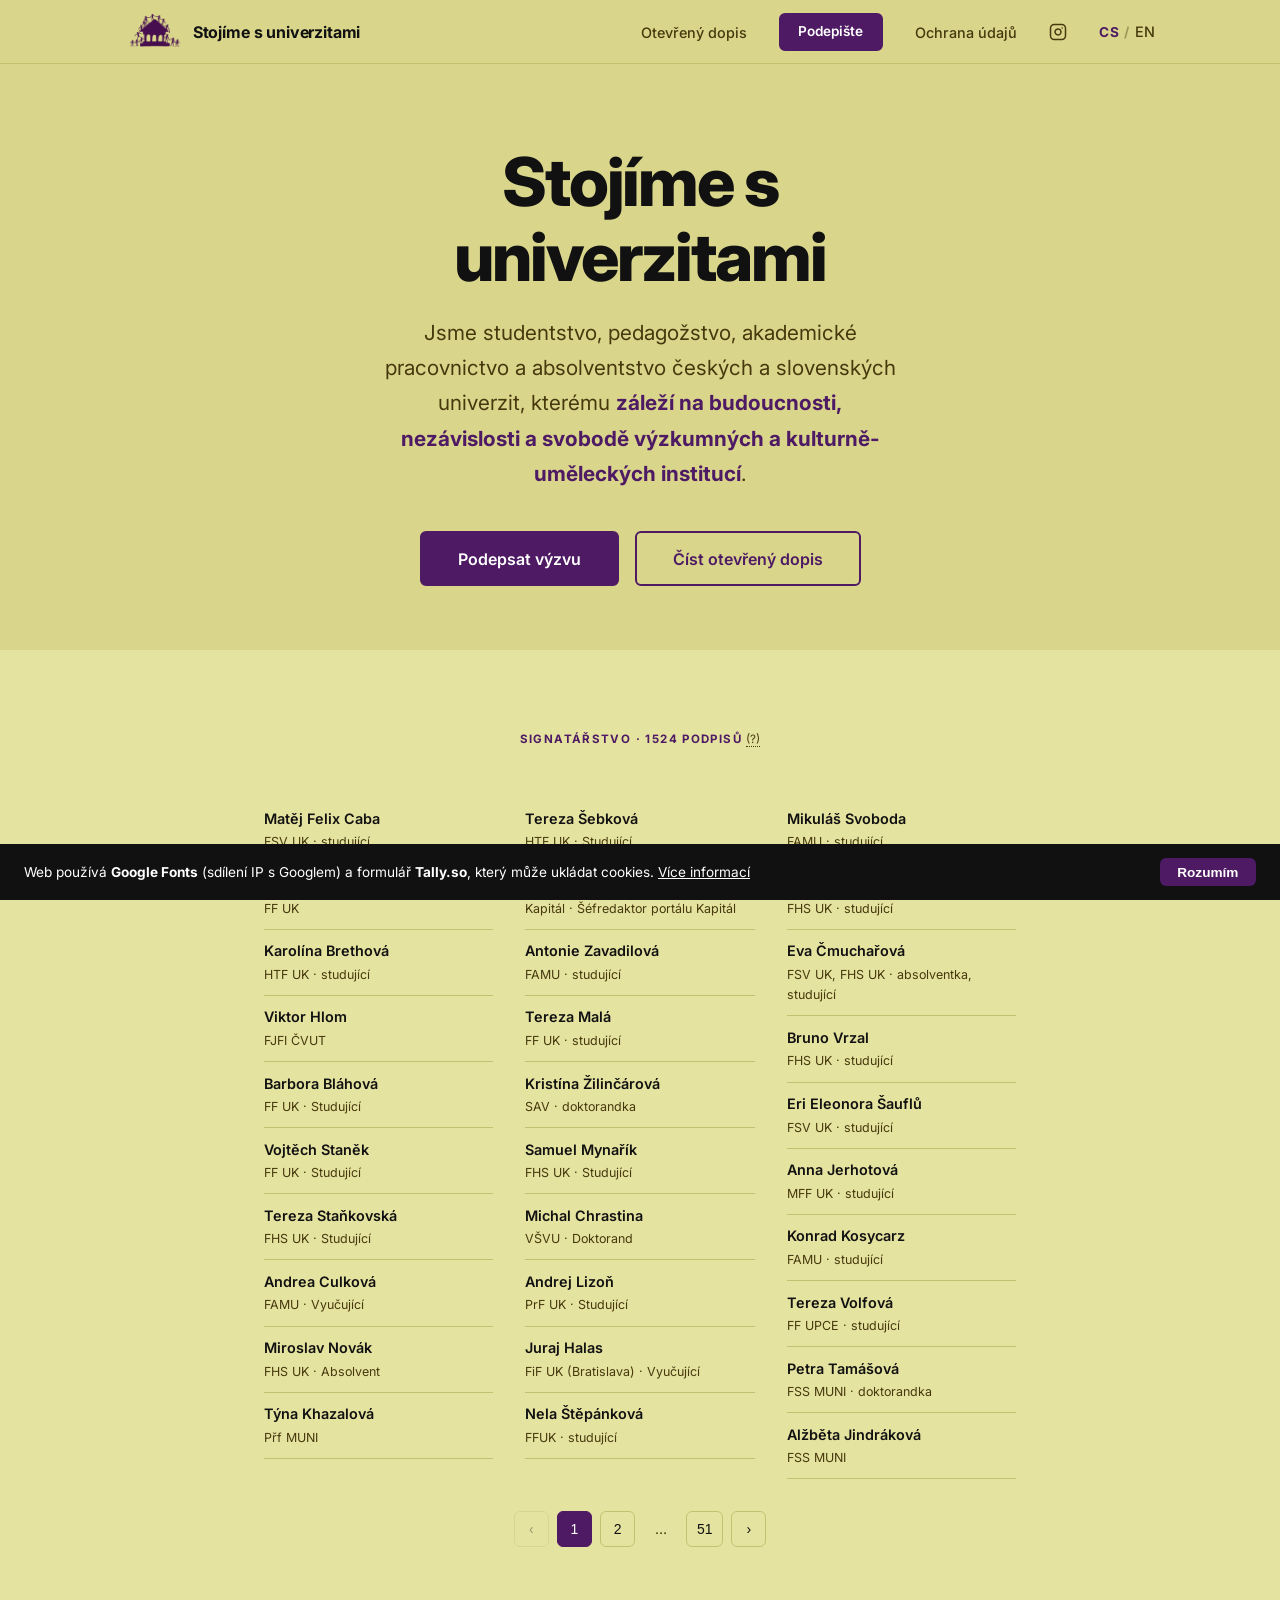
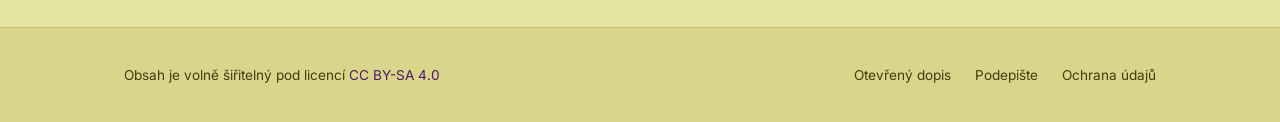
==== commit d97cab32: "chore: update signatories list" ====
--- a/index.html
+++ b/index.html
@@ -76,7 +76,7 @@
     <section class="section section--alt signatories" id="signatari">
       <div class="container">
         <div class="section__header">
-          <p class="section__label">Signatářstvo · <span id="sig-count"><!-- COUNT:START -->1523<!-- COUNT:END --></span> podpisů <span class="sig-count__note" data-tooltip="Seznam se průběžně aktualizuje, skutečný počet podpisů může být vyšší.">(?)</span></p>
+          <p class="section__label">Signatářstvo · <span id="sig-count"><!-- COUNT:START -->1524<!-- COUNT:END --></span> podpisů <span class="sig-count__note" data-tooltip="Seznam se průběžně aktualizuje, skutečný počet podpisů může být vyšší.">(?)</span></p>
         </div>
         <!-- SIGNATORIES:START -->
         <ul class="signatories__list">
@@ -536,6 +536,10 @@
           <li class="signatory">
             <span class="signatory__name">Alexandra Moran</span>
             <span class="signatory__affiliation">SAV · doktorandka</span>
+          </li>
+          <li class="signatory">
+            <span class="signatory__name">Sára Vernerová</span>
+            <span class="signatory__affiliation">FŽP CŽU · Studentstvo / Student</span>
           </li>
           <li class="signatory">
             <span class="signatory__name">Martina Čápová</span>
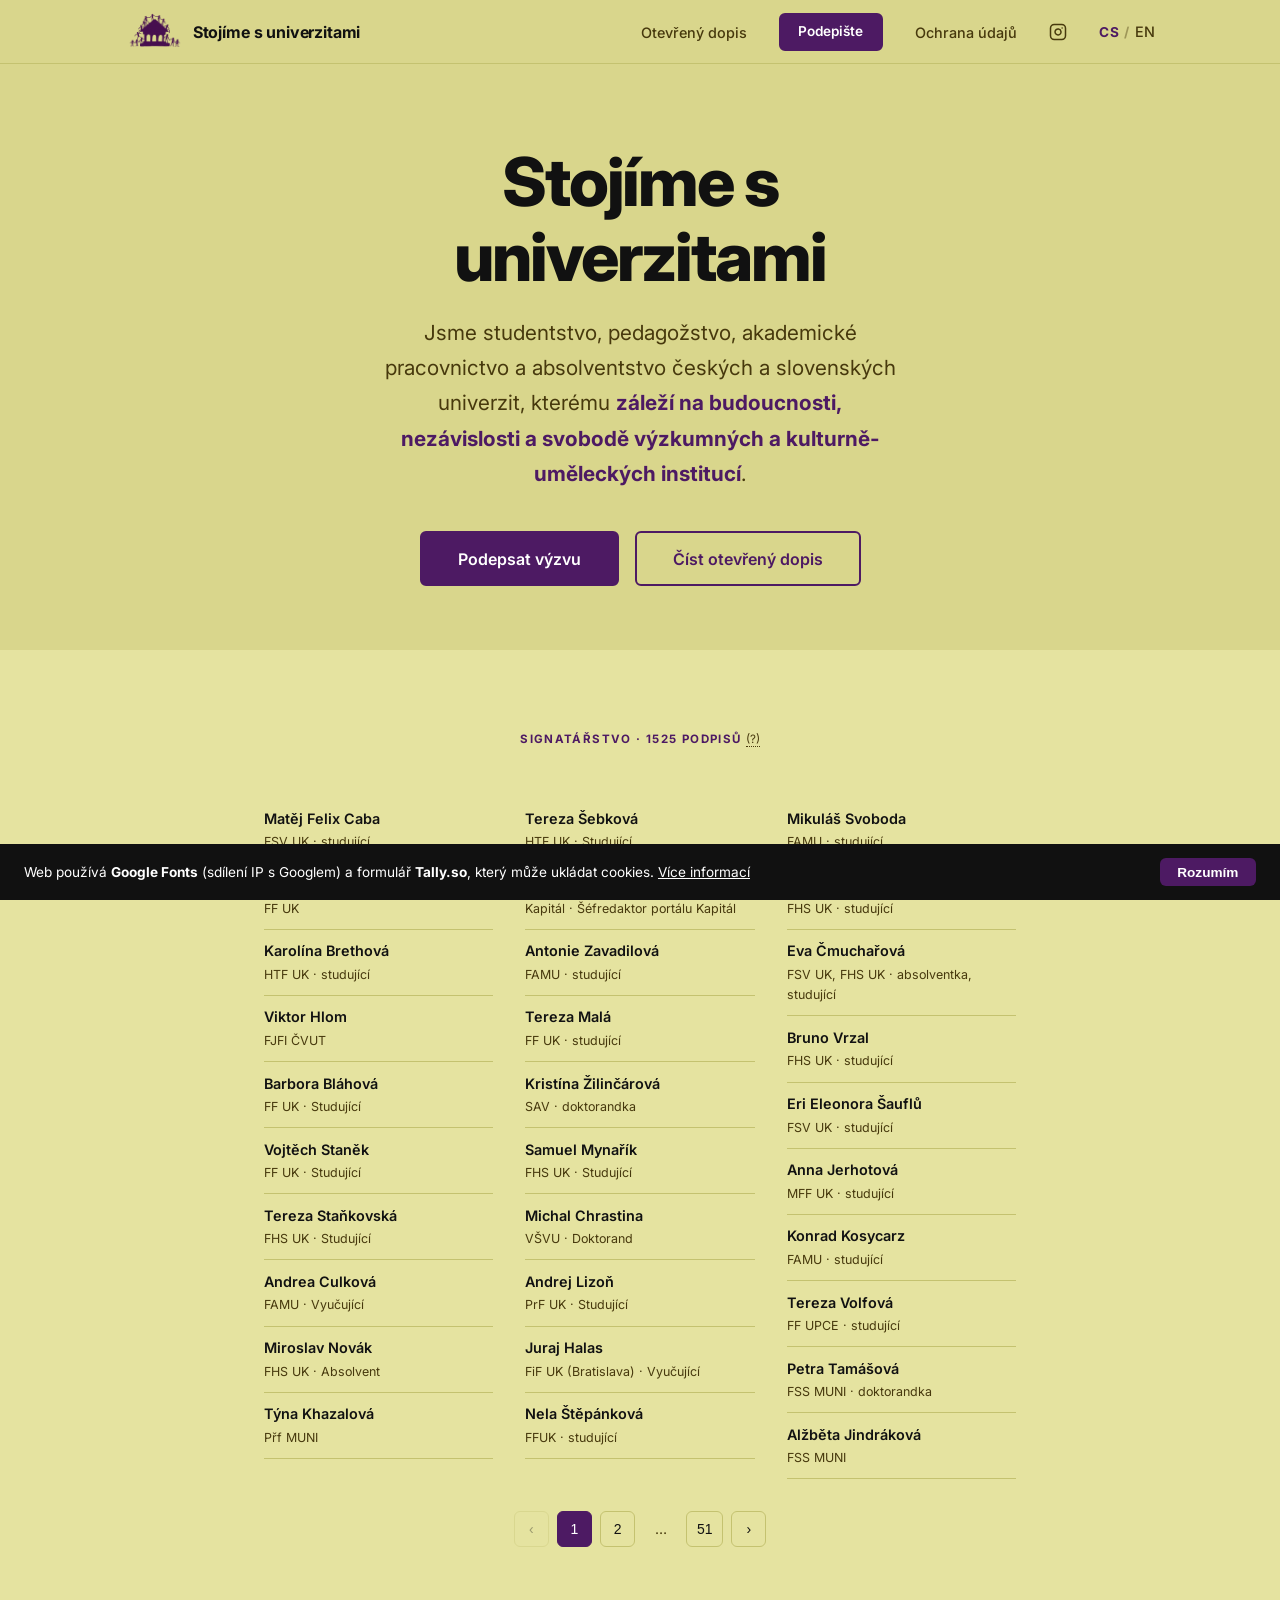
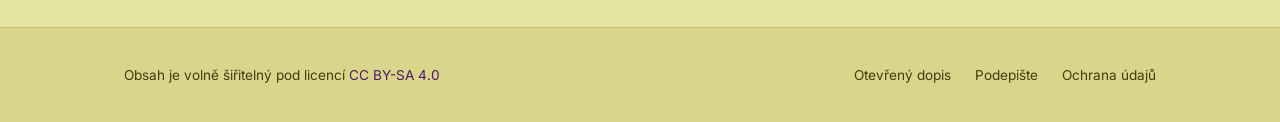
==== commit d8c09782: "chore: update signatories list" ====
--- a/index.html
+++ b/index.html
@@ -76,7 +76,7 @@
     <section class="section section--alt signatories" id="signatari">
       <div class="container">
         <div class="section__header">
-          <p class="section__label">Signatářstvo · <span id="sig-count"><!-- COUNT:START -->1524<!-- COUNT:END --></span> podpisů <span class="sig-count__note" data-tooltip="Seznam se průběžně aktualizuje, skutečný počet podpisů může být vyšší.">(?)</span></p>
+          <p class="section__label">Signatářstvo · <span id="sig-count"><!-- COUNT:START -->1525<!-- COUNT:END --></span> podpisů <span class="sig-count__note" data-tooltip="Seznam se průběžně aktualizuje, skutečný počet podpisů může být vyšší.">(?)</span></p>
         </div>
         <!-- SIGNATORIES:START -->
         <ul class="signatories__list">
@@ -536,6 +536,10 @@
           <li class="signatory">
             <span class="signatory__name">Alexandra Moran</span>
             <span class="signatory__affiliation">SAV · doktorandka</span>
+          </li>
+          <li class="signatory">
+            <span class="signatory__name">Daniel Dudek</span>
+            <span class="signatory__affiliation">FJFI ČVUT · Studentstvo / Student</span>
           </li>
           <li class="signatory">
             <span class="signatory__name">Sára Vernerová</span>
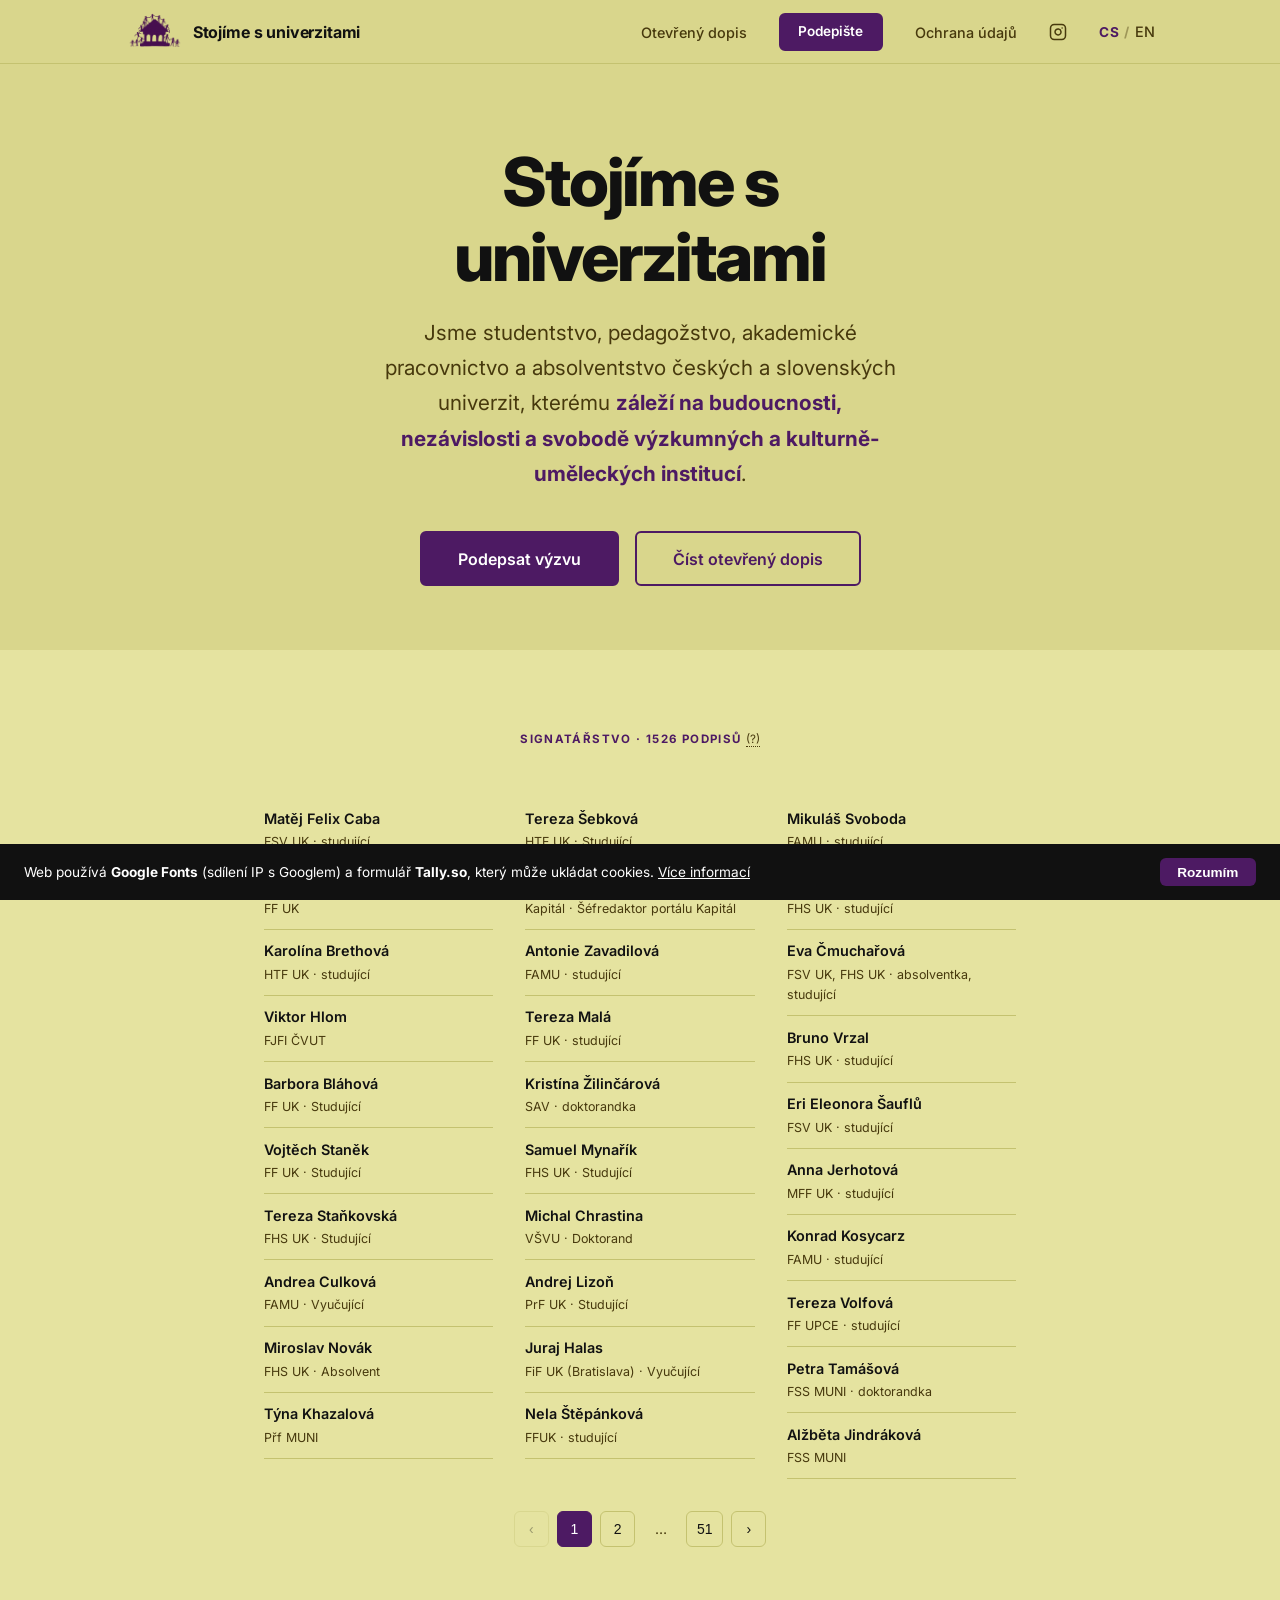
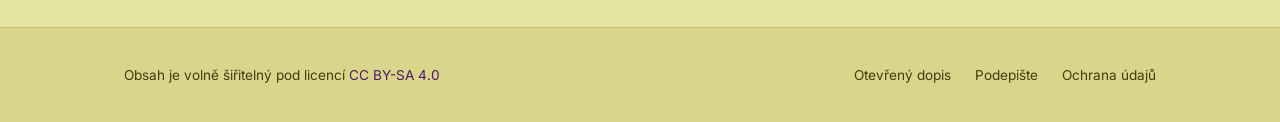
==== commit c042a9dd: "chore: update signatories list" ====
--- a/index.html
+++ b/index.html
@@ -76,7 +76,7 @@
     <section class="section section--alt signatories" id="signatari">
       <div class="container">
         <div class="section__header">
-          <p class="section__label">Signatářstvo · <span id="sig-count"><!-- COUNT:START -->1525<!-- COUNT:END --></span> podpisů <span class="sig-count__note" data-tooltip="Seznam se průběžně aktualizuje, skutečný počet podpisů může být vyšší.">(?)</span></p>
+          <p class="section__label">Signatářstvo · <span id="sig-count"><!-- COUNT:START -->1526<!-- COUNT:END --></span> podpisů <span class="sig-count__note" data-tooltip="Seznam se průběžně aktualizuje, skutečný počet podpisů může být vyšší.">(?)</span></p>
         </div>
         <!-- SIGNATORIES:START -->
         <ul class="signatories__list">
@@ -536,6 +536,10 @@
           <li class="signatory">
             <span class="signatory__name">Alexandra Moran</span>
             <span class="signatory__affiliation">SAV · doktorandka</span>
+          </li>
+          <li class="signatory">
+            <span class="signatory__name">Libor Vavřík</span>
+            <span class="signatory__affiliation">Univerzita Palackého · Absolvenstvo / Alumni</span>
           </li>
           <li class="signatory">
             <span class="signatory__name">Daniel Dudek</span>
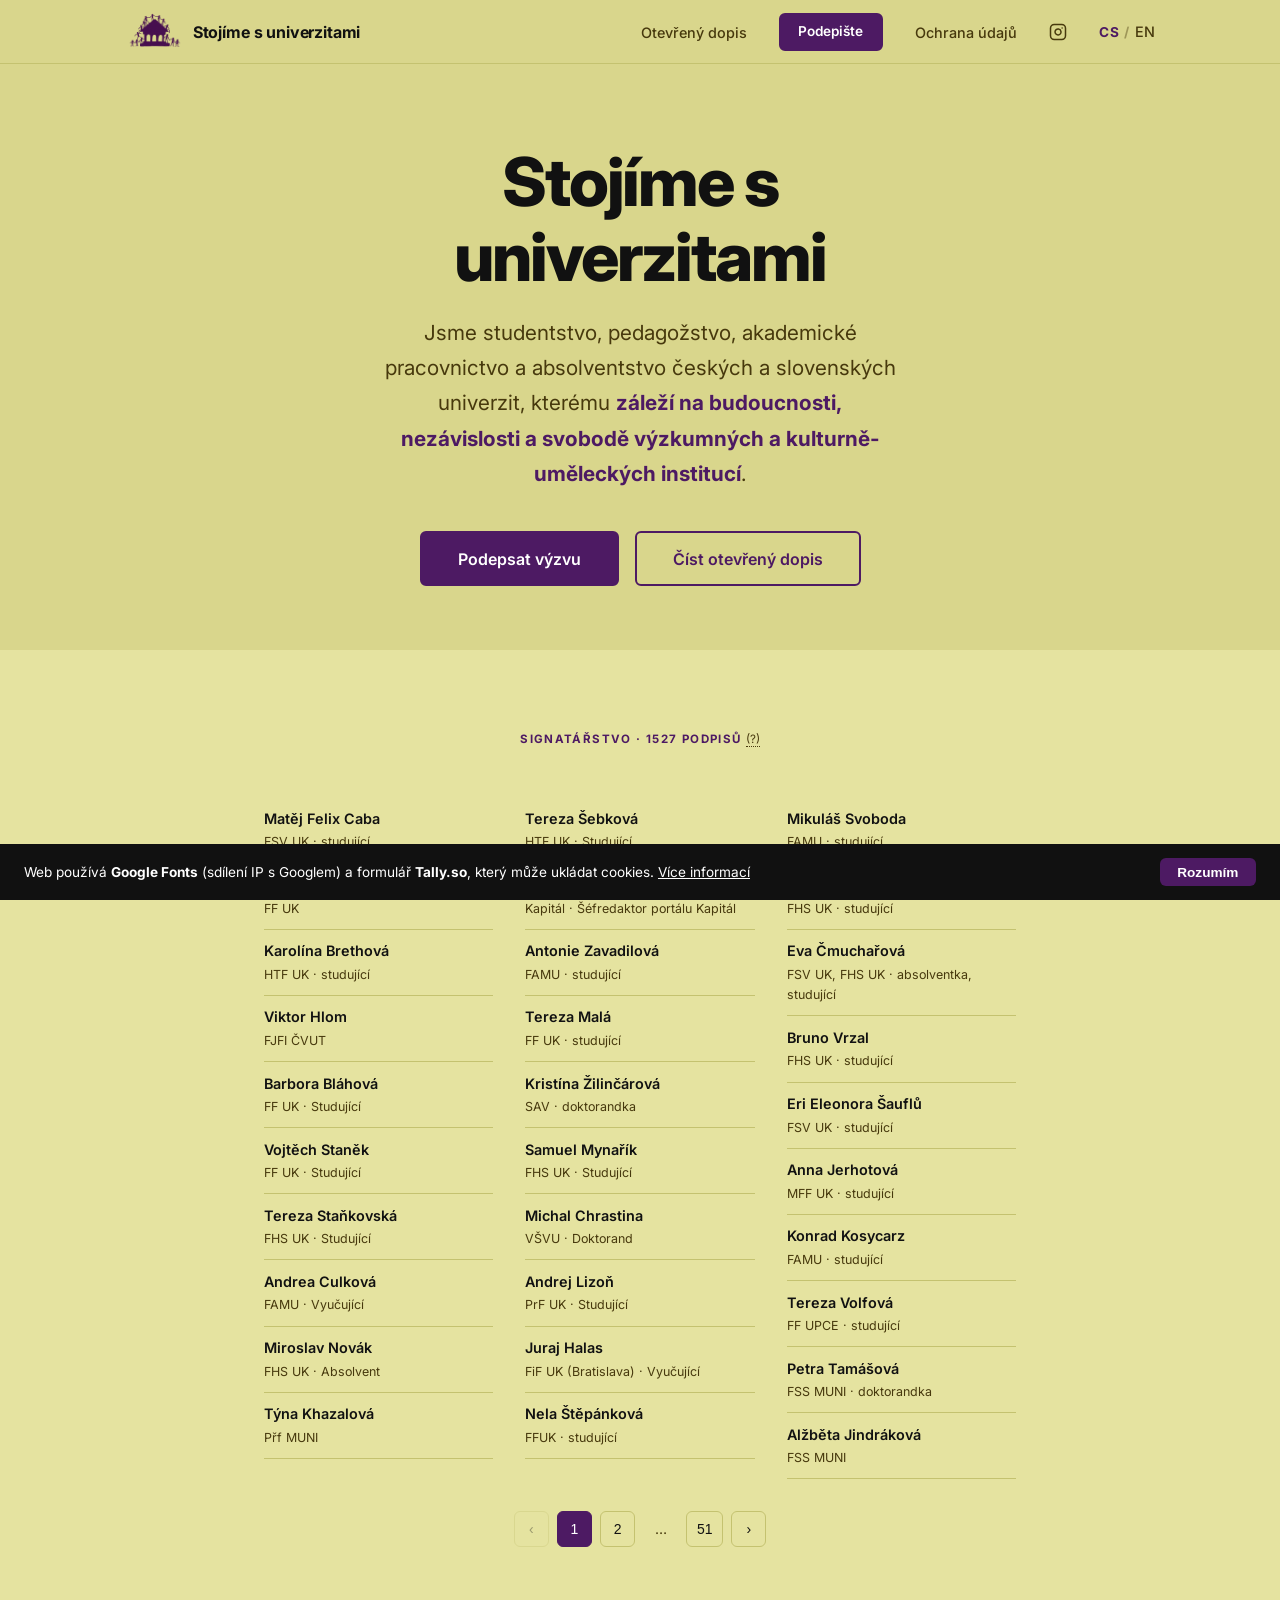
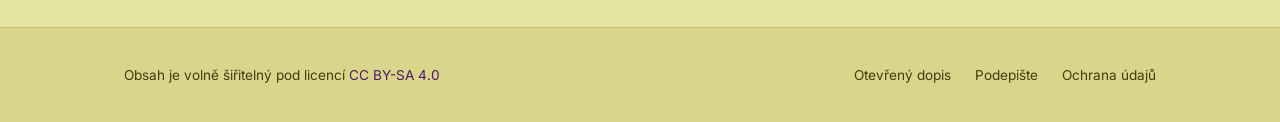
==== commit c0f5e000: "chore: update signatories list" ====
--- a/index.html
+++ b/index.html
@@ -76,7 +76,7 @@
     <section class="section section--alt signatories" id="signatari">
       <div class="container">
         <div class="section__header">
-          <p class="section__label">Signatářstvo · <span id="sig-count"><!-- COUNT:START -->1526<!-- COUNT:END --></span> podpisů <span class="sig-count__note" data-tooltip="Seznam se průběžně aktualizuje, skutečný počet podpisů může být vyšší.">(?)</span></p>
+          <p class="section__label">Signatářstvo · <span id="sig-count"><!-- COUNT:START -->1527<!-- COUNT:END --></span> podpisů <span class="sig-count__note" data-tooltip="Seznam se průběžně aktualizuje, skutečný počet podpisů může být vyšší.">(?)</span></p>
         </div>
         <!-- SIGNATORIES:START -->
         <ul class="signatories__list">
@@ -536,6 +536,10 @@
           <li class="signatory">
             <span class="signatory__name">Alexandra Moran</span>
             <span class="signatory__affiliation">SAV · doktorandka</span>
+          </li>
+          <li class="signatory">
+            <span class="signatory__name">Lukáš Mikulecký</span>
+            <span class="signatory__affiliation">FFUK · Studentstvo / Student</span>
           </li>
           <li class="signatory">
             <span class="signatory__name">Libor Vavřík</span>
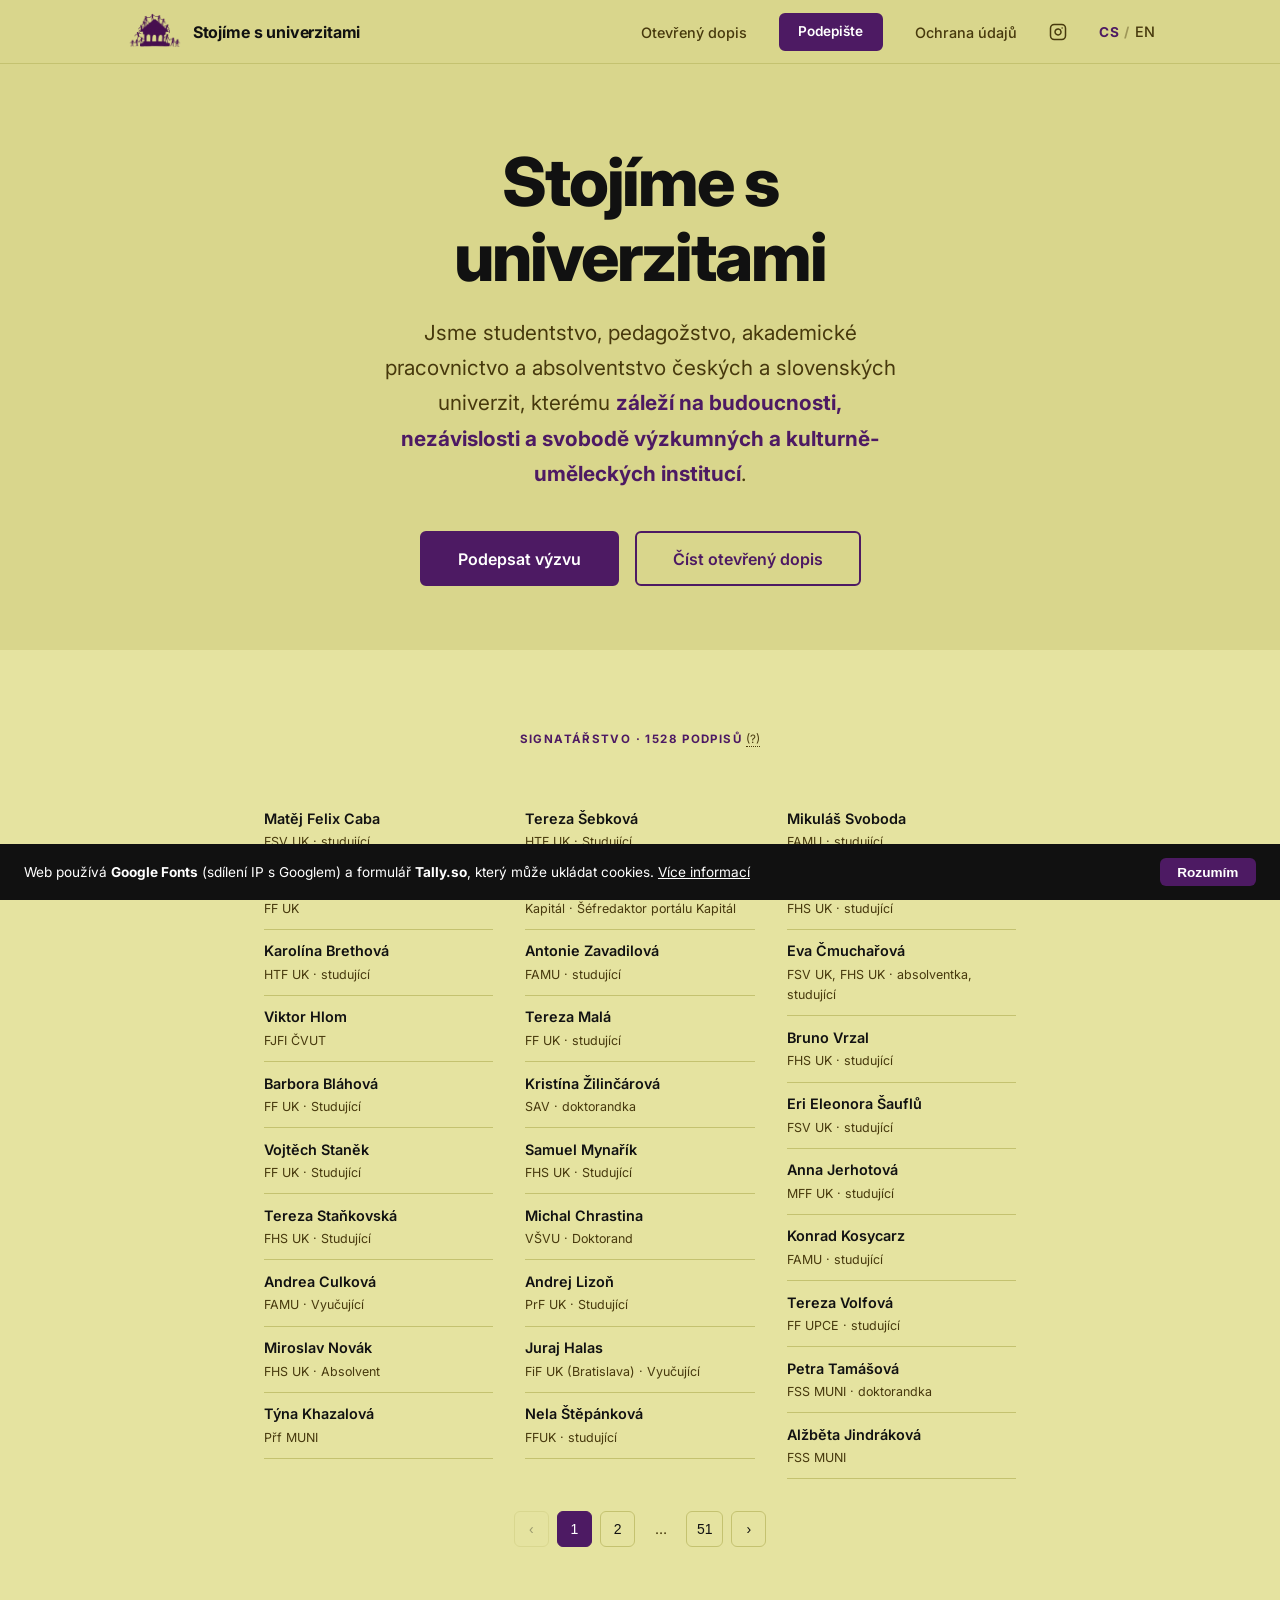
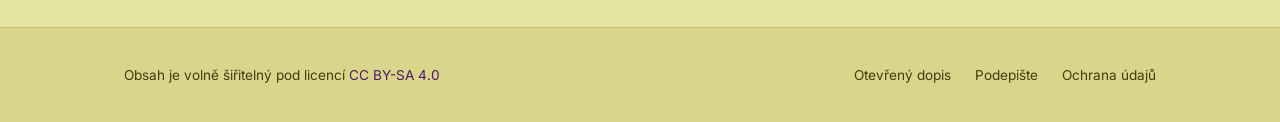
==== commit 92cf3bb3: "chore: update signatories list" ====
--- a/index.html
+++ b/index.html
@@ -76,7 +76,7 @@
     <section class="section section--alt signatories" id="signatari">
       <div class="container">
         <div class="section__header">
-          <p class="section__label">Signatářstvo · <span id="sig-count"><!-- COUNT:START -->1527<!-- COUNT:END --></span> podpisů <span class="sig-count__note" data-tooltip="Seznam se průběžně aktualizuje, skutečný počet podpisů může být vyšší.">(?)</span></p>
+          <p class="section__label">Signatářstvo · <span id="sig-count"><!-- COUNT:START -->1528<!-- COUNT:END --></span> podpisů <span class="sig-count__note" data-tooltip="Seznam se průběžně aktualizuje, skutečný počet podpisů může být vyšší.">(?)</span></p>
         </div>
         <!-- SIGNATORIES:START -->
         <ul class="signatories__list">
@@ -536,6 +536,10 @@
           <li class="signatory">
             <span class="signatory__name">Alexandra Moran</span>
             <span class="signatory__affiliation">SAV · doktorandka</span>
+          </li>
+          <li class="signatory">
+            <span class="signatory__name">Carla Mizzau</span>
+            <span class="signatory__affiliation">FFUK</span>
           </li>
           <li class="signatory">
             <span class="signatory__name">Lukáš Mikulecký</span>
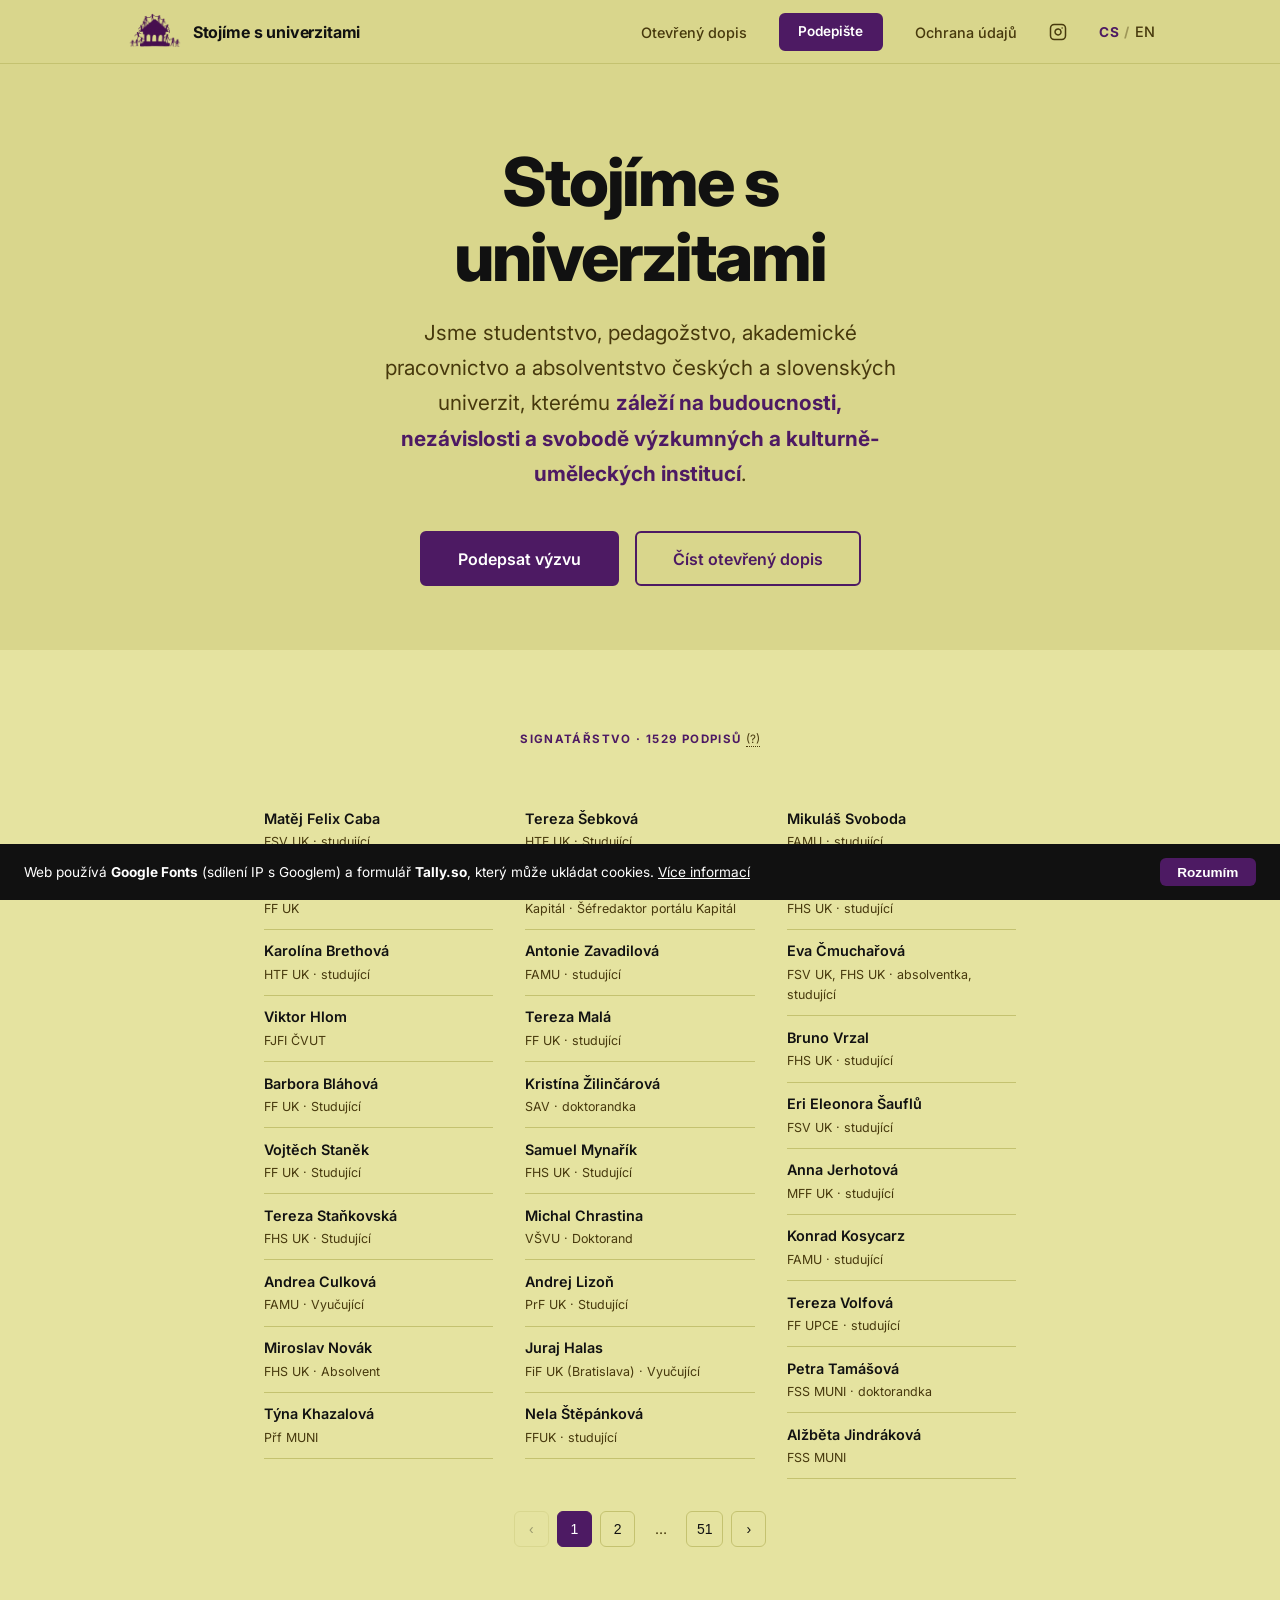
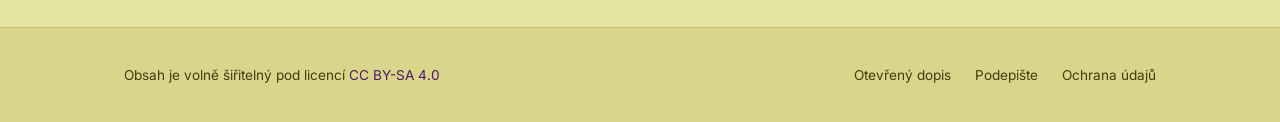
==== commit e1113706: "chore: update signatories list" ====
--- a/index.html
+++ b/index.html
@@ -76,7 +76,7 @@
     <section class="section section--alt signatories" id="signatari">
       <div class="container">
         <div class="section__header">
-          <p class="section__label">Signatářstvo · <span id="sig-count"><!-- COUNT:START -->1528<!-- COUNT:END --></span> podpisů <span class="sig-count__note" data-tooltip="Seznam se průběžně aktualizuje, skutečný počet podpisů může být vyšší.">(?)</span></p>
+          <p class="section__label">Signatářstvo · <span id="sig-count"><!-- COUNT:START -->1529<!-- COUNT:END --></span> podpisů <span class="sig-count__note" data-tooltip="Seznam se průběžně aktualizuje, skutečný počet podpisů může být vyšší.">(?)</span></p>
         </div>
         <!-- SIGNATORIES:START -->
         <ul class="signatories__list">
@@ -536,6 +536,10 @@
           <li class="signatory">
             <span class="signatory__name">Alexandra Moran</span>
             <span class="signatory__affiliation">SAV · doktorandka</span>
+          </li>
+          <li class="signatory">
+            <span class="signatory__name">Juliana Kindlova</span>
+            <span class="signatory__affiliation">Studentstvo / Student</span>
           </li>
           <li class="signatory">
             <span class="signatory__name">Carla Mizzau</span>
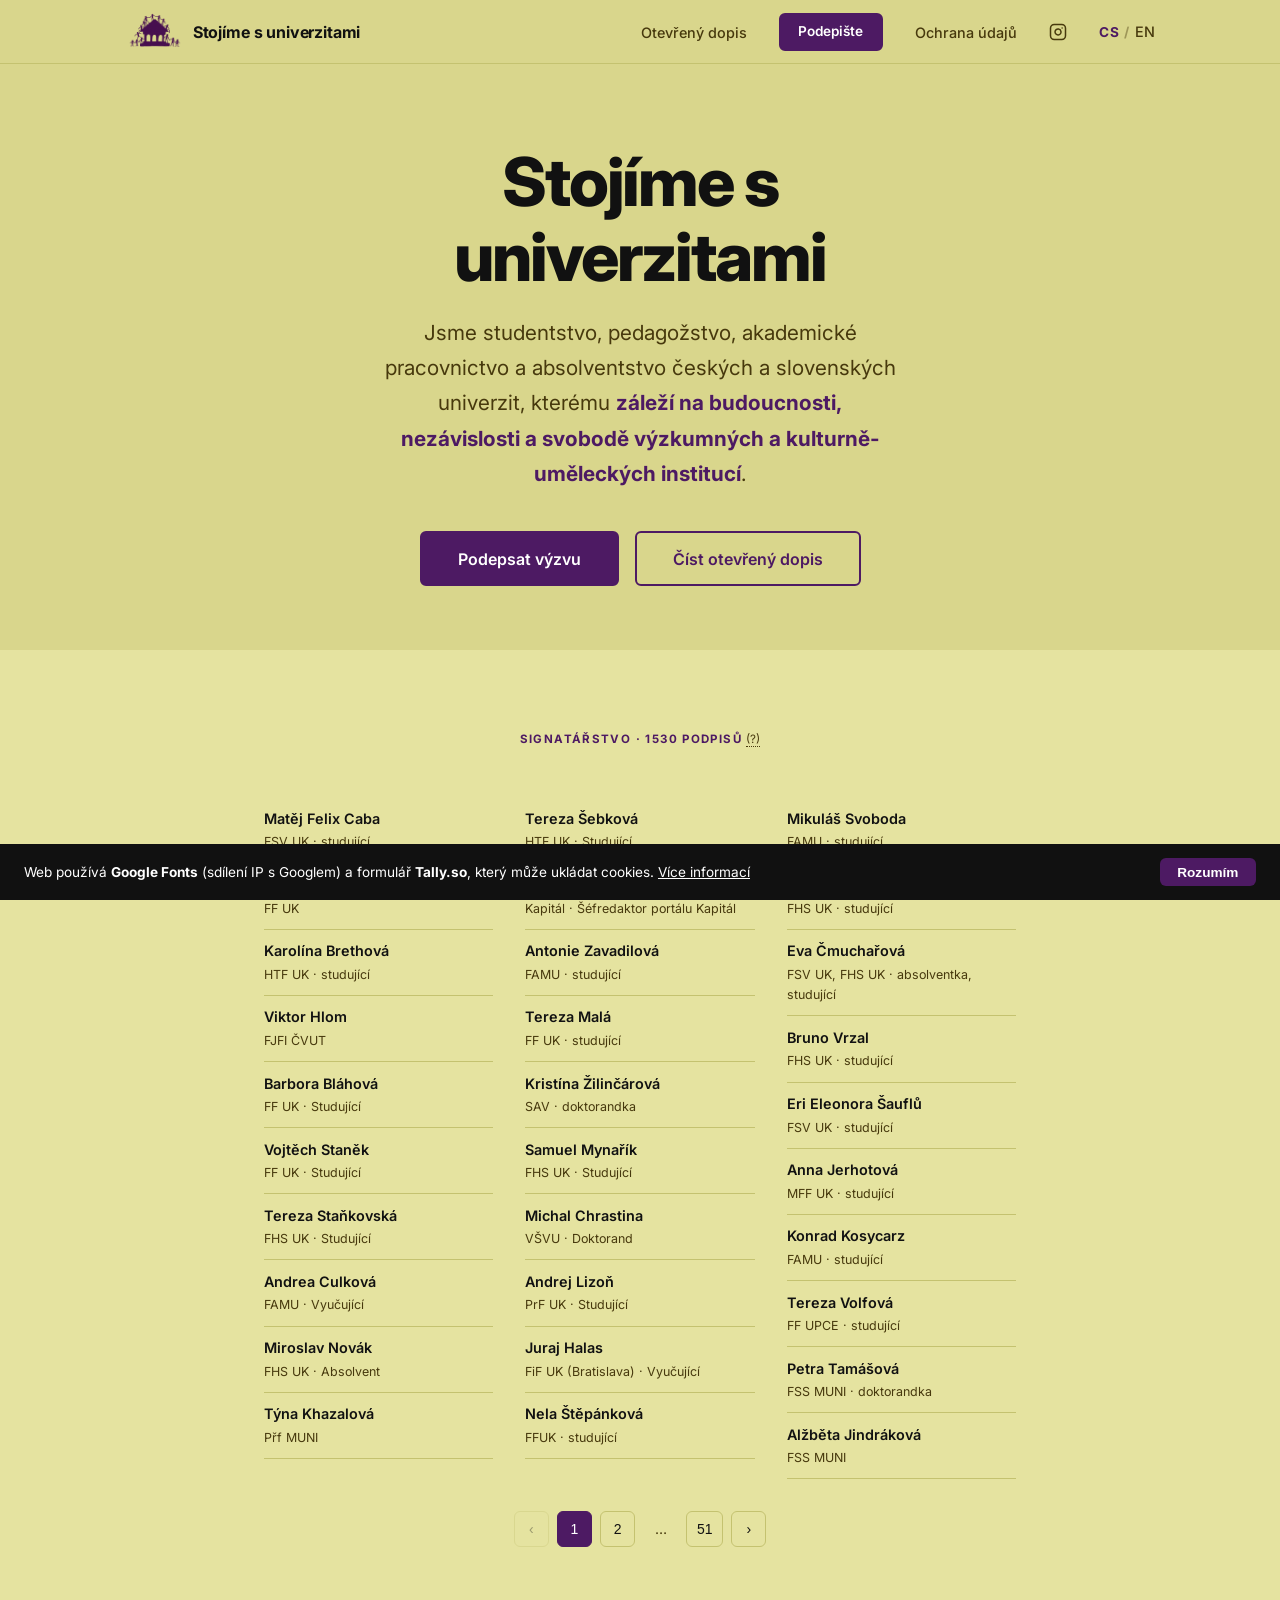
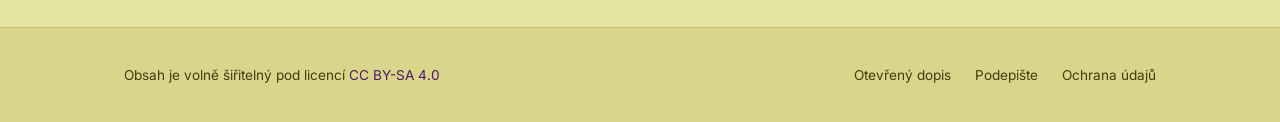
==== commit 94fb1b81: "chore: update signatories list" ====
--- a/index.html
+++ b/index.html
@@ -76,7 +76,7 @@
     <section class="section section--alt signatories" id="signatari">
       <div class="container">
         <div class="section__header">
-          <p class="section__label">Signatářstvo · <span id="sig-count"><!-- COUNT:START -->1529<!-- COUNT:END --></span> podpisů <span class="sig-count__note" data-tooltip="Seznam se průběžně aktualizuje, skutečný počet podpisů může být vyšší.">(?)</span></p>
+          <p class="section__label">Signatářstvo · <span id="sig-count"><!-- COUNT:START -->1530<!-- COUNT:END --></span> podpisů <span class="sig-count__note" data-tooltip="Seznam se průběžně aktualizuje, skutečný počet podpisů může být vyšší.">(?)</span></p>
         </div>
         <!-- SIGNATORIES:START -->
         <ul class="signatories__list">
@@ -536,6 +536,10 @@
           <li class="signatory">
             <span class="signatory__name">Alexandra Moran</span>
             <span class="signatory__affiliation">SAV · doktorandka</span>
+          </li>
+          <li class="signatory">
+            <span class="signatory__name">Kristýna Komárková</span>
+            <span class="signatory__affiliation">FF UPCE · Absolvenstvo / Alumni</span>
           </li>
           <li class="signatory">
             <span class="signatory__name">Juliana Kindlova</span>
